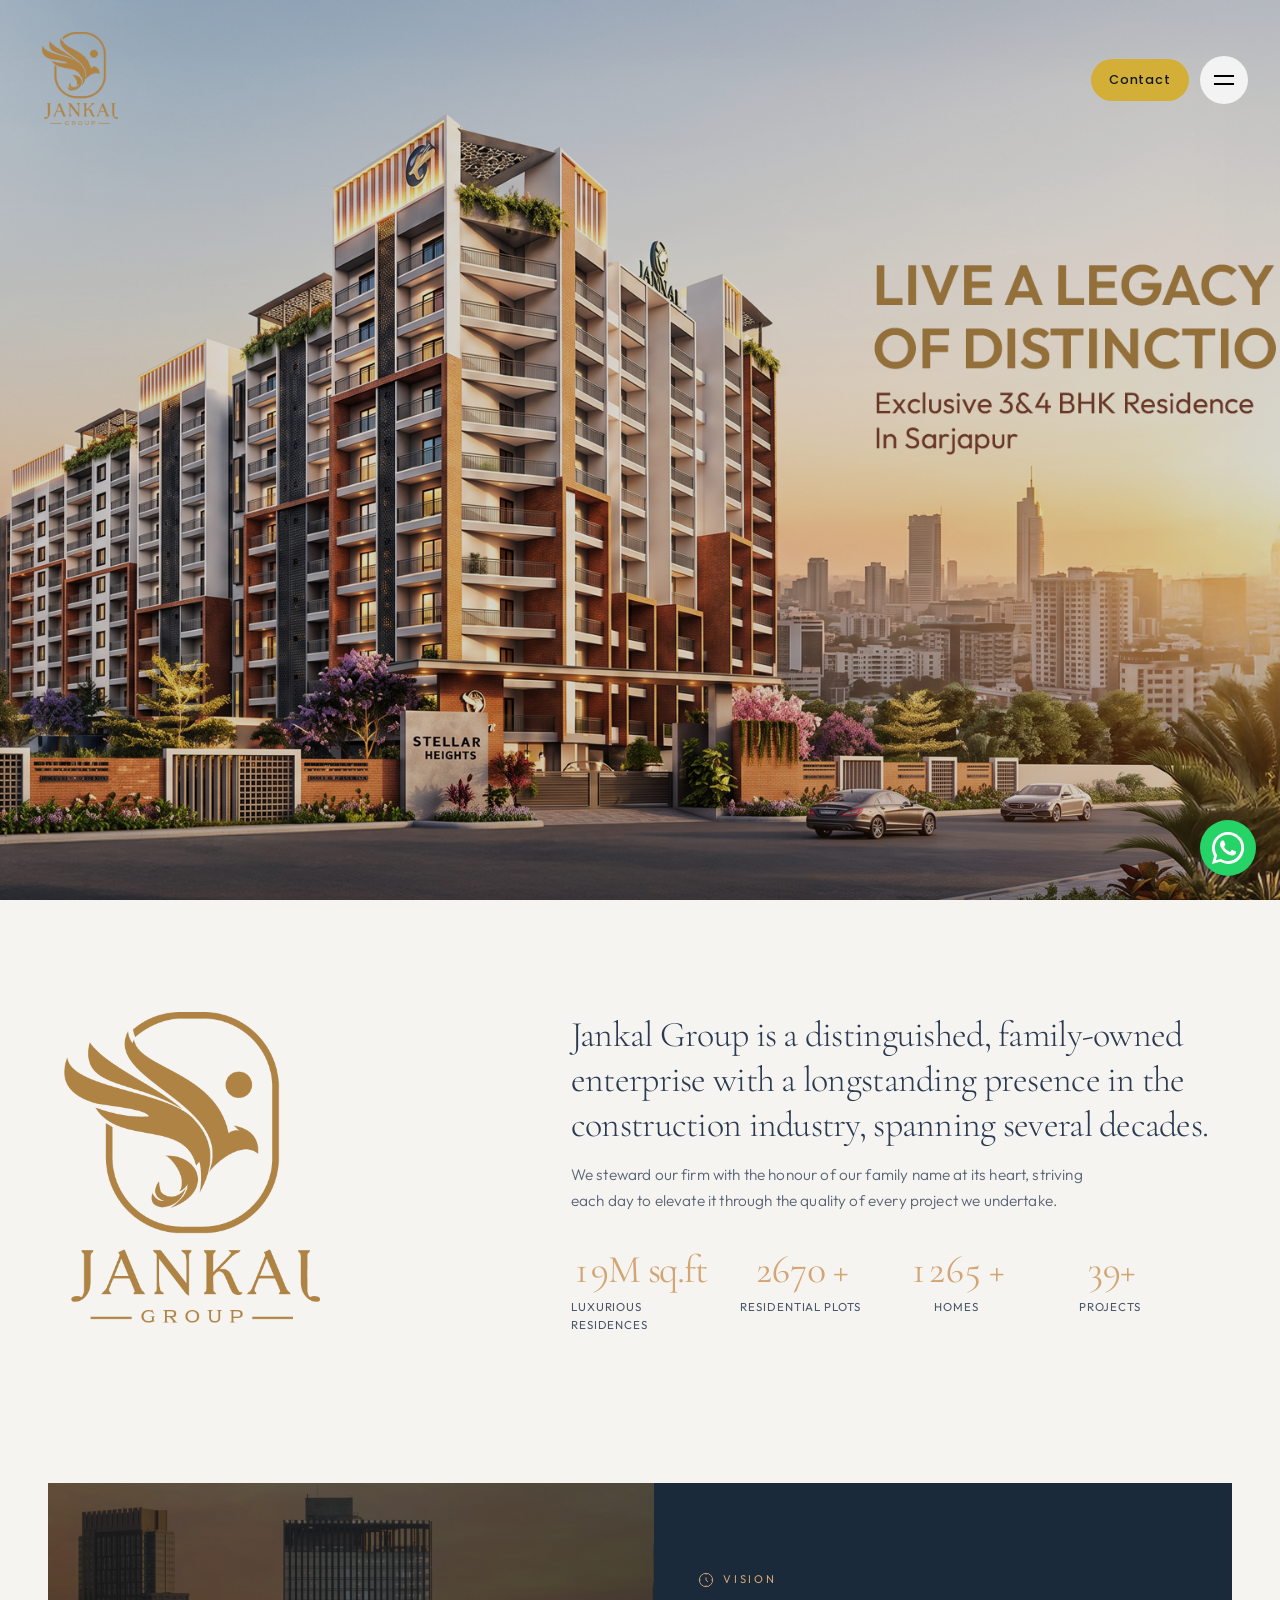
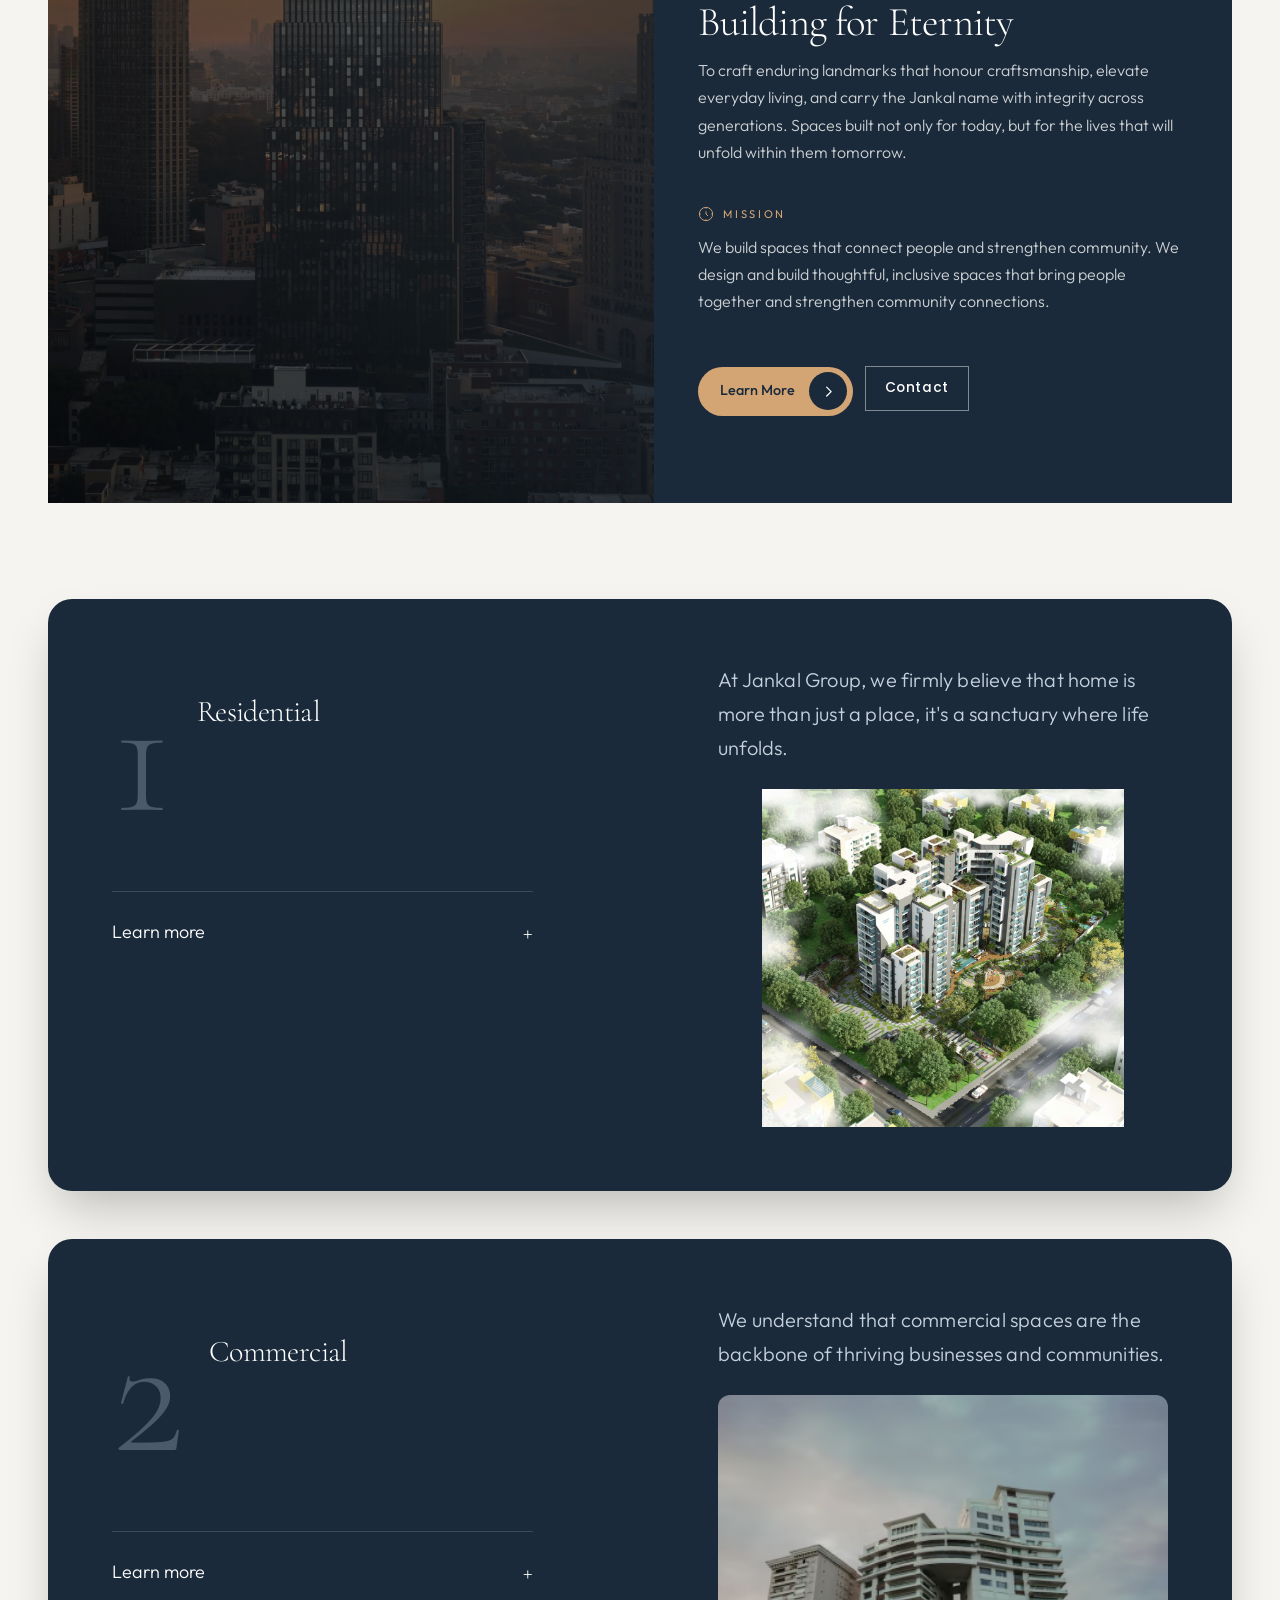
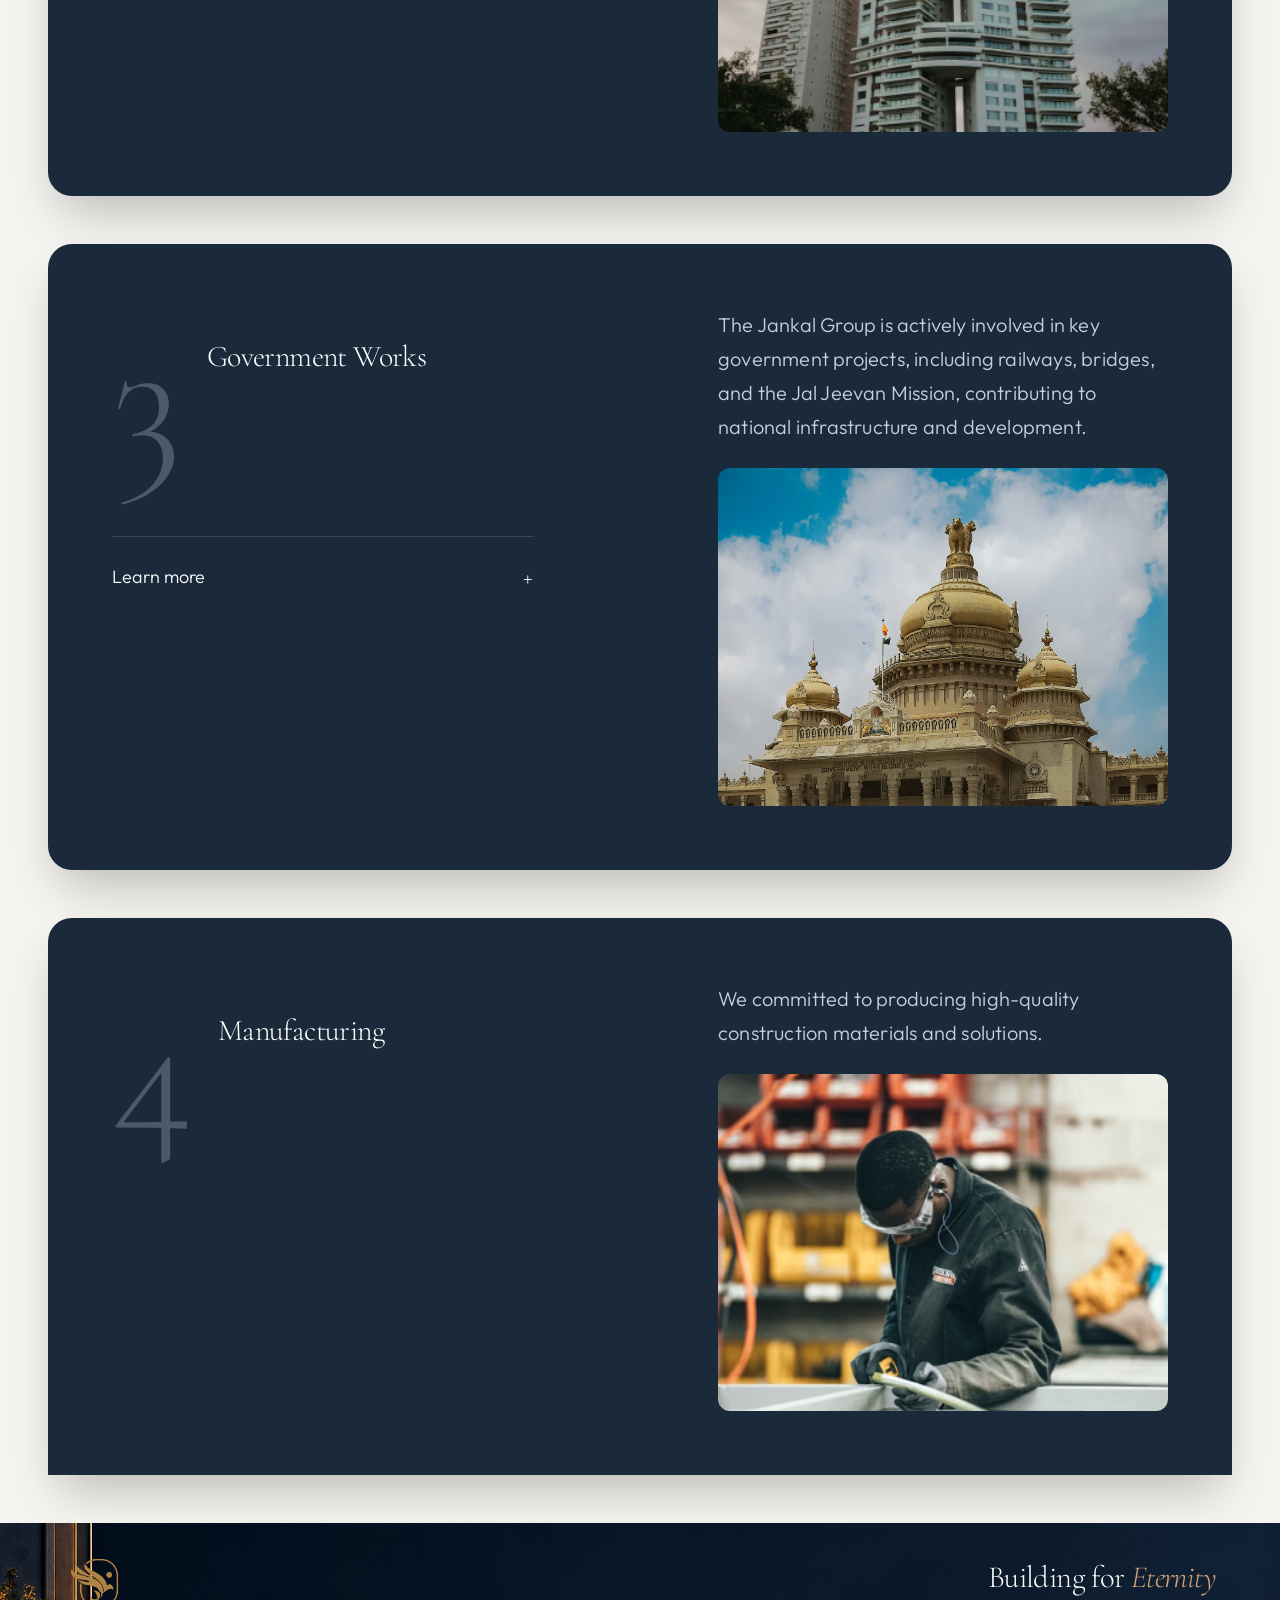
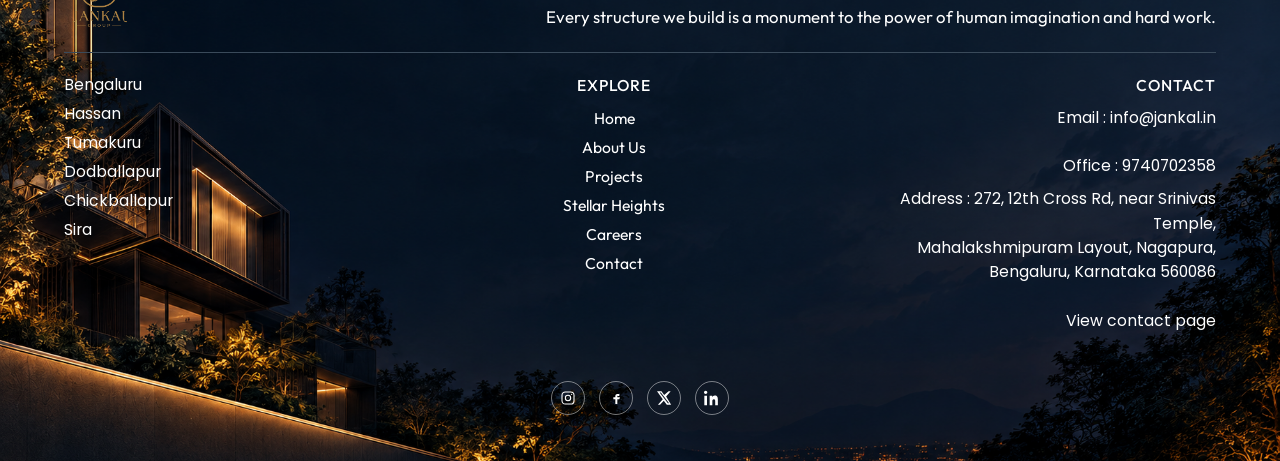
==== index.html @ 7f859b50 "s" ====
<!DOCTYPE html><!--wC0nXJYdxdx1HYzDVlxa8--><html lang="en"><head><meta charSet="utf-8"/><meta http-equiv="Cache-Control" content="no-cache, no-store, must-revalidate" />
<meta http-equiv="Pragma" content="no-cache" />
<meta http-equiv="Expires" content="0" />
<meta name="jankal-static" content="1" />
<meta name="viewport" content="width=device-width, initial-scale=1"/><link rel="preload" href="/_next/static/media/47fe1b7cd6e6ed85-s.p.855a563b.woff2" as="font" crossorigin="" type="font/woff2"/><link rel="preload" href="/_next/static/media/7ebf22b5a21034f8-s.p.d8bad3ab.woff2" as="font" crossorigin="" type="font/woff2"/><link rel="preload" href="/_next/static/media/8e6fa89aa22d24ec-s.p.3aec397d.woff2" as="font" crossorigin="" type="font/woff2"/><link rel="preload" href="/_next/static/media/a218039a3287bcfd-s.p.4a23d71b.woff2" as="font" crossorigin="" type="font/woff2"/><link rel="preload" href="/_next/static/media/c875c6f5d3e977ac-s.p.80fc2c9e.woff2" as="font" crossorigin="" type="font/woff2"/><link rel="preload" href="/_next/static/media/e2334d715941921e-s.p.d82a9aff.woff2" as="font" crossorigin="" type="font/woff2"/><link rel="preload" href="/_next/static/media/e41d5df559864f9e-s.p.380d09ea.woff2" as="font" crossorigin="" type="font/woff2"/><link rel="preload" href="/_next/static/media/f06bf9da926bae75-s.p.c68a79fb.woff2" as="font" crossorigin="" type="font/woff2"/><link rel="preload" as="image" href="/logo.png"/><link rel="preload" as="image" href="/vision-hero.avif"/><link rel="stylesheet" href="/_next/static/chunks/9b329ed0fe56e559.css" data-precedence="next"/><!-- purged next script preload --><!-- purged next script: 2408db8861534cd0.js --><!-- purged next script: e3c838b1b5004803.js --><!-- purged next script: 9ccad128ee45e4f6.js --><!-- purged next script: turbopack-ca7219acf858f759.js --><!-- purged next script: ff1a16fafef87110.js --><!-- purged next script: 247eb132b7f7b574.js --><!-- purged next script: 1c65f9b189d582fb.js --><!-- disabled home chunk fc87854efac71c85.js --><!-- disabled home chunk c6046838bae4ff24.js --><meta name="next-size-adjust" content=""/><title>Jankal Group</title><meta name="description" content="Jankal Group"/><link rel="icon" href="/favicon.ico?favicon.9116a471.ico" sizes="48x48" type="image/x-icon"/><!-- purged next script: a6dad97d9634a72d.js --><link rel="preconnect" href="https://fonts.googleapis.com"/><link rel="preconnect" href="https://fonts.gstatic.com" crossorigin/><link href="https://fonts.googleapis.com/css2?family=Cormorant+Garamond:ital,wght@0,300;0,400;0,500;1,300;1,400&family=Outfit:wght@300;400;500&display=swap" rel="stylesheet"/><style id="home-intro-style">
:root{
  --home-display:"Cormorant Garamond","Instrument Serif",Georgia,serif;
  --home-sans:"Outfit","Instrument Sans",system-ui,sans-serif;
}
.home-intro-section{
  width:100%;
  background:#F5F4F0;
  padding:clamp(4rem,9vw,7rem) clamp(1.5rem,4vw,4rem);
}
.home-intro-shell{
  width:min(72rem,100%);
  margin-inline:auto;
  display:grid;
  gap:clamp(2.5rem,5vw,4rem);
  align-items:center;
}
@media (min-width:900px){
  .home-intro-shell{
    grid-template-columns:minmax(14rem,0.9fr) minmax(0,1.35fr);
    gap:clamp(3rem,6vw,5.5rem);
  }
}
.home-intro-brand{
  display:flex;
  justify-content:center;
  align-items:center;
}
@media (min-width:900px){
  .home-intro-brand{justify-content:flex-start}
}
.home-intro-logo{
  width:min(64%,14.5rem);
  height:auto;
  display:block;
  object-fit:contain;
}
@media (min-width:900px){
  .home-intro-logo{width:min(100%,16rem)}
}
.home-intro-copy{
  width:100%;
  margin:0;
  text-align:center;
}
@media (min-width:900px){
  .home-intro-copy{text-align:left}
}
.home-intro-title{
  margin:0 0 0.95rem;
  font-family:var(--home-display)!important;
  font-weight:300!important;
  font-size:clamp(1.55rem,3vw,2.25rem)!important;
  line-height:1.25!important;
  letter-spacing:-0.02em!important;
  color:#2b3a52!important;
}
.home-intro-sub{
  margin:0 0 clamp(1.6rem,3.5vw,2.25rem);
  max-width:34rem;
  font-family:var(--home-sans)!important;
  font-weight:300!important;
  font-size:clamp(0.92rem,1.2vw,1.05rem)!important;
  line-height:1.7!important;
  letter-spacing:0.01em;
  color:rgba(43,58,82,.78)!important;
}
@media (min-width:900px){
  .home-intro-sub{margin-left:0;margin-right:auto}
  .home-intro-title,.home-intro-sub{text-align:left}
}
</style><style id="site-nav-style">
/* Match main-site React navbar (index/projects/careers) */
.site-nav{
  position:fixed!important;
  top:0!important;left:0!important;right:0!important;
  z-index:10000!important;
  display:flex!important;
  align-items:center;
  justify-content:space-between;
  padding:1.5rem; /* p-6 */
  pointer-events:none;
  visibility:visible!important;
  opacity:1!important;
  background:transparent;
}
@media (min-width:640px){
  .site-nav{padding:2rem} /* sm:p-8 */
}
.site-nav > *{pointer-events:auto}
.site-nav-logo{
  position:relative;
  display:block!important;
  width:5rem;height:5rem; /* h-20 w-20 */
  visibility:visible!important;
  opacity:1!important;
}
@media (min-width:640px){
  .site-nav-logo{width:6rem;height:6rem} /* sm:h-24 sm:w-24 */
}
.site-nav-logo img{
  width:100%;height:100%;object-fit:contain;
  display:block!important;
  visibility:visible!important;
  opacity:1!important;
}
.site-nav-actions{
  display:flex!important;
  align-items:center;
  gap:.7rem;
  pointer-events:auto;
  visibility:visible!important;
  opacity:1!important;
}
.site-nav-contact{
  display:inline-flex!important;
  align-items:center;
  justify-content:center;
  padding:.7rem 1.15rem;
  border:0;
  border-radius:999px;
  background:#D4AF37;
  color:#0f172a;
  font-family:inherit;
  font-size:.8rem;
  font-weight:500;
  letter-spacing:.06em;
  text-decoration:none;
  cursor:pointer;
  transition:transform .2s ease, background .2s ease;
  visibility:visible!important;
  opacity:1!important;
  white-space:nowrap;
}
.site-nav-contact:hover{
  transform:scale(1.05);
  background:#c4a030;
}
@media (max-width:420px){
  .site-nav-contact{padding:.62rem .9rem;font-size:.72rem;letter-spacing:.04em}
}
.site-nav-burger{
  width:3rem;height:3rem; /* h-12 w-12 */
  border:0;border-radius:999px;
  background:rgba(255,255,255,.80);
  backdrop-filter:blur(4px);
  -webkit-backdrop-filter:blur(4px);
  display:flex!important;
  align-items:center;justify-content:center;
  cursor:pointer;
  box-shadow:none;
  transition:transform .2s ease, background .2s ease;
  visibility:visible!important;
  opacity:1!important;
}
.site-nav-burger:hover{
  transform:scale(1.05);
  background:#fff;
}
.site-nav-burger-lines{
  display:flex;
  flex-direction:column;
  gap:.375rem; /* space-y-1.5 */
}
.site-nav-burger-lines span{
  display:block;
  width:1.25rem; /* w-5 */
  height:2px; /* h-0.5 */
  background:#000;
  margin:0;
}
/* Main site has no scrolled cream bar */
.site-nav.is-scrolled{
  background:transparent;
  backdrop-filter:none;
  border-bottom:0;
}
/* Right drawer  -  page links only + enter/exit motion */
.site-menu{
  position:fixed;inset:0;z-index:10001!important;
  display:flex;
  justify-content:flex-end;
  background:rgba(0,0,0,0);
  backdrop-filter:blur(0);
  -webkit-backdrop-filter:blur(0);
  opacity:0;visibility:hidden;pointer-events:none;
  transition:opacity .45s cubic-bezier(.22,1,.36,1),visibility .45s cubic-bezier(.22,1,.36,1),background .45s ease,backdrop-filter .45s ease,-webkit-backdrop-filter .45s ease;
}
.site-menu.open,
.site-menu.is-closing{
  opacity:1;visibility:visible;pointer-events:auto;
  background:rgba(0,0,0,.50);
  backdrop-filter:blur(4px);
  -webkit-backdrop-filter:blur(4px);
}
.site-menu.is-closing{pointer-events:none}
.site-menu-panel{
  position:relative;
  height:100%;
  width:100%;
  max-width:28rem;
  background:#0f172a;
  padding:2rem 2rem 2.25rem;
  box-shadow:0 25px 50px -12px rgba(0,0,0,.35);
  transform:translateX(100%);
  transition:transform .5s cubic-bezier(.22,1,.36,1);
  display:flex;
  flex-direction:column;
  overflow:hidden;
}
.site-menu-panel::before{
  content:"";
  position:absolute;
  inset:0 auto 0 0;
  width:2px;
  background:linear-gradient(180deg, transparent, #D4AF37 30%, #D4AF37 70%, transparent);
  opacity:0;
  transition:opacity .45s ease .12s;
}
@media (min-width:640px){
  .site-menu-panel{width:400px;max-width:400px}
}
.site-menu.open .site-menu-panel{transform:translateX(0)}
.site-menu.is-closing .site-menu-panel{
  transform:translateX(100%);
  transition-delay:.08s;
}
.site-menu.open .site-menu-panel::before{opacity:.55}
.site-menu.is-closing .site-menu-panel::before{opacity:0;transition-delay:0s}
.site-menu-close{
  position:absolute;top:2rem;right:2rem;
  width:2.5rem;height:2.5rem;
  border:0;border-radius:999px;
  background:#fff;color:#000;
  display:grid;place-items:center;
  cursor:pointer;
  transition:transform .35s cubic-bezier(.22,1,.36,1),opacity .35s ease;
  z-index:2;
  opacity:0;
  transform:scale(.85);
}
.site-menu.open .site-menu-close{
  opacity:1;
  transform:scale(1);
  transition-delay:.18s;
}
.site-menu.is-closing .site-menu-close{
  opacity:0;
  transform:scale(.85);
  transition-delay:0s;
}
.site-menu-close:hover{transform:scale(1.1)}
.site-menu.open .site-menu-close:hover{transform:scale(1.1)}
.site-menu-close svg{width:1.5rem;height:1.5rem}
.site-menu-kicker{
  margin:0 0 .35rem;
  margin-top:5rem;
  font-size:.68rem;
  font-weight:500;
  letter-spacing:.28em;
  text-transform:uppercase;
  color:rgba(212,175,55,.85);
  opacity:0;
  transform:translate3d(18px,0,0);
  transition:opacity .4s cubic-bezier(.22,1,.36,1),transform .45s cubic-bezier(.22,1,.36,1);
}
.site-menu.open .site-menu-kicker{
  opacity:1;
  transform:none;
  transition-delay:.14s;
}
.site-menu.is-closing .site-menu-kicker{
  opacity:0;
  transform:translate3d(14px,0,0);
  transition-delay:.02s;
}
.site-menu-links{
  margin-top:1.25rem;
  display:flex;
  flex-direction:column;
  gap:0;
  flex:1;
}
.site-menu-links a{
  position:relative;
  display:flex;
  align-items:baseline;
  gap:1rem;
  padding:.95rem 0;
  border-bottom:1px solid rgba(255,255,255,.08);
  font-family:inherit;
  font-size:1.25rem;
  font-weight:500;
  color:#fff;
  text-decoration:none;
  opacity:0;
  transform:translate3d(28px,0,0);
  transition:color .2s ease, opacity .4s cubic-bezier(.22,1,.36,1), transform .45s cubic-bezier(.22,1,.36,1), padding-left .2s ease;
}
.site-menu.open .site-menu-links a{
  opacity:1;
  transform:none;
}
.site-menu.open .site-menu-links a:nth-child(1){transition-delay:.18s}
.site-menu.open .site-menu-links a:nth-child(2){transition-delay:.24s}
.site-menu.open .site-menu-links a:nth-child(3){transition-delay:.3s}
.site-menu.open .site-menu-links a:nth-child(4){transition-delay:.36s}
.site-menu.open .site-menu-links a:nth-child(5){transition-delay:.42s}
.site-menu.open .site-menu-links a:nth-child(6){transition-delay:.48s}
.site-menu.is-closing .site-menu-links a{
  opacity:0;
  transform:translate3d(22px,0,0);
}
.site-menu.is-closing .site-menu-links a:nth-child(1){transition-delay:.16s}
.site-menu.is-closing .site-menu-links a:nth-child(2){transition-delay:.12s}
.site-menu.is-closing .site-menu-links a:nth-child(3){transition-delay:.08s}
.site-menu.is-closing .site-menu-links a:nth-child(4){transition-delay:.04s}
.site-menu.is-closing .site-menu-links a:nth-child(5){transition-delay:.02s}
.site-menu.is-closing .site-menu-links a:nth-child(6){transition-delay:0s}
.site-menu-links a .site-menu-idx{
  font-size:.72rem;
  font-weight:500;
  letter-spacing:.12em;
  color:rgba(255,255,255,.35);
  min-width:1.5rem;
}
.site-menu-links a:hover,
.site-menu-links a:focus-visible{
  color:#D4AF37;
  padding-left:.35rem;
}
.site-menu-links a:hover .site-menu-idx,
.site-menu-links a:focus-visible .site-menu-idx{color:rgba(212,175,55,.7)}
.site-menu-links a.is-active{color:#fff}
.site-menu-links a.is-active .site-menu-idx{color:rgba(255,255,255,.45)}
.site-menu-links a.site-menu-accent{color:#fff}
.site-menu-foot{
  margin:1.75rem 0 0;
  padding-top:1.25rem;
  border-top:1px solid rgba(255,255,255,.1);
  font-size:.78rem;
  font-weight:400;
  letter-spacing:.04em;
  color:rgba(255,255,255,.45);
  opacity:0;
  transform:translate3d(0,12px,0);
  transition:opacity .4s cubic-bezier(.22,1,.36,1),transform .45s cubic-bezier(.22,1,.36,1);
}
.site-menu.open .site-menu-foot{
  opacity:1;
  transform:none;
  transition-delay:.48s;
}
.site-menu.is-closing .site-menu-foot{
  opacity:0;
  transform:translate3d(0,10px,0);
  transition-delay:0s;
}
@media (prefers-reduced-motion:reduce){
  .site-menu,
  .site-menu-panel,
  .site-menu-panel::before,
  .site-menu-close,
  .site-menu-kicker,
  .site-menu-links a,
  .site-menu-foot{
    transition-duration:.01ms!important;
    transition-delay:0s!important;
  }
}
html.has-site-nav main > nav.fixed,
html.has-site-nav nav.fixed.top-0:not(.site-nav){
  display:none!important;
  visibility:hidden!important;
  pointer-events:none!important;
}
</style>
<style id="home-fade-fallback">
main .opacity-0{
  transition:opacity 1s cubic-bezier(.22,1,.36,1), transform 1s cubic-bezier(.22,1,.36,1);
  transform:translateY(18px);
}
main .opacity-0.animate-fade-up,
main .animate-fade-up{
  opacity:1!important;
  transform:none!important;
}
/* Don't leave intro invisible if React observer never runs */
.home-intro-copy.opacity-0{
  animation:homeForceShow .01s linear .4s forwards;
}
@keyframes homeForceShow{to{opacity:1;transform:none}}
</style><style id="jankal-no-next-force-visible">
/* Without Next IntersectionObserver, don't leave content invisible */
main .opacity-0:not(.animate-fade-up){
  animation:jankalShow .01s linear .35s forwards;
}
@keyframes jankalShow{to{opacity:1;transform:none}}
</style><style id="home-stats-style">
.home-stats{
  width:100%;
  margin:0;
  display:grid;
  grid-template-columns:repeat(2,minmax(0,1fr));
  gap:clamp(1.5rem,3.5vw,2.25rem) clamp(1rem,2.5vw,2rem);
  text-align:center;
}
@media (min-width:900px){
  .home-stats{
    grid-template-columns:repeat(4,minmax(0,1fr));
    text-align:left;
    justify-items:start;
  }
  .home-stat{align-items:flex-start}
}
.home-stat{
  display:flex;
  flex-direction:column;
  align-items:center;
  gap:0.55rem;
}
.home-stat-num{
  font-family:var(--home-display),"Cormorant Garamond",Georgia,serif!important;
  font-weight:400!important;
  font-size:clamp(1.75rem,3.4vw,2.45rem)!important;
  line-height:1!important;
  letter-spacing:-0.03em!important;
  color:#D4A574!important;
  font-variant-numeric:tabular-nums;
  display:inline-block;
}
.home-stat-label{
  font-family:var(--home-sans),"Outfit",system-ui,sans-serif!important;
  font-weight:400!important;
  font-size:clamp(0.68rem,0.9vw,0.78rem)!important;
  letter-spacing:0.08em;
  text-transform:uppercase;
  color:#2b3a52!important;
  opacity:.85;
}
.home-stats.is-counting .home-stat-num{
  animation:homeStatSoft 2.2s ease-out both;
}
.home-stats.is-counting .home-stat:nth-child(1) .home-stat-num{animation-delay:0s}
.home-stats.is-counting .home-stat:nth-child(2) .home-stat-num{animation-delay:.12s}
.home-stats.is-counting .home-stat:nth-child(3) .home-stat-num{animation-delay:.24s}
.home-stats.is-counting .home-stat:nth-child(4) .home-stat-num{animation-delay:.36s}
@keyframes homeStatSoft{
  from{transform:translateY(12px);opacity:.35}
  to{transform:none;opacity:1}
}
@media (prefers-reduced-motion:reduce){
  .home-stats .home-stat-num{animation:none!important}
}
</style><style id="home-vm-style">
.home-vm{
  width:100%;
  background:#F5F4F0;
  padding:clamp(1.5rem,3vw,2.5rem) clamp(1.25rem,3.5vw,3rem) clamp(3rem,6vw,4.5rem);
}
.home-vm-shell{
  width:min(74rem,100%);
  margin-inline:auto;
  display:grid;
  overflow:hidden;
  background:#1a2a3a;
  min-height:min(78vh,640px);
}
@media (min-width:900px){
  .home-vm-shell{
    grid-template-columns:1.05fr 1fr;
    min-height:min(72vh,620px);
  }
}
.home-vm-media{
  position:relative;
  min-height:280px;
  overflow:hidden;
}
.home-vm-media img{
  width:100%;
  height:100%;
  object-fit:cover;
  object-position:center;
  display:block;
  position:absolute;inset:0;
  transform:scale(1.04);
  transition:transform 1.4s cubic-bezier(.22,1,.36,1);
}
.home-vm-shell:hover .home-vm-media img{transform:scale(1.08)}
.home-vm-media::after{
  content:"";
  position:absolute;inset:0;
  background:linear-gradient(90deg, rgba(26,42,58,.15), rgba(26,42,58,.45));
  pointer-events:none;
}
.home-vm-content{
  display:flex;
  flex-direction:column;
  justify-content:center;
  gap:clamp(1.75rem,3.5vw,2.5rem);
  padding:clamp(2rem,4.5vw,3.25rem) clamp(1.5rem,3.5vw,2.75rem);
  color:#fff;
}
.home-vm-block{display:grid;gap:0.7rem}
.home-vm-label{
  display:inline-flex;
  align-items:center;
  gap:0.55rem;
  font-family:var(--home-sans),"Outfit",system-ui,sans-serif;
  font-size:0.7rem;
  font-weight:400;
  letter-spacing:0.24em;
  text-transform:uppercase;
  color:#D4A574;
}
.home-vm-label svg{
  width:16px;height:16px;
  stroke:currentColor;fill:none;stroke-width:1.4;
  flex:0 0 auto;
}
.home-vm-title{
  margin:0;
  font-family:var(--home-display),"Cormorant Garamond",Georgia,serif!important;
  font-weight:300!important;
  font-size:clamp(1.85rem,3.4vw,2.55rem)!important;
  line-height:1.15!important;
  letter-spacing:-0.02em!important;
  color:#fff!important;
}
.home-vm-text{
  margin:0;
  max-width:34rem;
  font-family:var(--home-sans),"Outfit",system-ui,sans-serif!important;
  font-weight:300!important;
  font-size:clamp(0.95rem,1.25vw,1.08rem)!important;
  line-height:1.7!important;
  color:rgba(255,255,255,.78)!important;
}
.home-vm-cta{
  display:inline-flex;
  align-items:center;
  gap:0;
  align-self:flex-start;
  margin-top:0.35rem;
  padding:0.35rem 0.35rem 0.35rem 1.35rem;
  border-radius:999px;
  background:#D4A574;
  color:#1a2a3a;
  text-decoration:none;
  font-family:var(--home-sans),"Outfit",system-ui,sans-serif;
  font-size:0.9rem;
  font-weight:500;
  transition:background .25s ease, transform .25s ease;
}
.home-vm-cta:hover{background:#c49664}
.home-vm-cta-icon{
  margin-left:0.9rem;
  width:2.35rem;height:2.35rem;
  border-radius:999px;
  background:#1a2a3a;
  color:#fff;
  display:grid;place-items:center;
  transition:transform .25s ease;
}
.home-vm-cta:hover .home-vm-cta-icon{transform:translateX(3px)}
.home-vm-actions{display:flex;flex-wrap:wrap;align-items:center;gap:.75rem;margin-top:.35rem}
.home-contact-cta{
  display:inline-flex;align-items:center;gap:.35rem;
  padding:.7rem 1.2rem;border:1px solid rgba(255,255,255,.45);
  color:#fff;text-decoration:none;font-size:.85rem;font-weight:500;letter-spacing:.04em;
  transition:background .2s ease,border-color .2s ease,color .2s ease;
}
.home-contact-cta:hover{background:rgba(255,255,255,.1);border-color:#fff}

.home-vm-cta-icon svg{width:0.95rem;height:0.95rem}
.home-vm.animate-fade-up,
.home-vm-shell.animate-fade-up{opacity:1;transform:none}
</style><style id="home-sectors-style">
.home-sectors{
  --home-display:"Cormorant Garamond","Instrument Serif",Georgia,serif;
  --home-sans:"Outfit","Instrument Sans",system-ui,sans-serif;
  /* Keep sticky navy sector cards inside this block so they don't sit on the footer */
  overflow:clip;
  padding-bottom:1.5rem;
}
.home-sectors h2{
  font-family:var(--home-display)!important;
  font-weight:300!important;
  letter-spacing:-0.02em!important;
  line-height:1.15!important;
}
.home-sectors .text-8xl,
.home-sectors .sm\:text-9xl,
.home-sectors [class*="text-[180px]"],
.home-sectors span.text-8xl{
  font-family:var(--home-display)!important;
  font-weight:300!important;
  letter-spacing:-0.04em!important;
}
.home-sectors p,
.home-sectors button span{
  font-family:var(--home-sans)!important;
  font-weight:300!important;
}
.home-sectors button span.text-2xl{
  font-family:var(--home-display)!important;
  font-weight:300!important;
}
.home-sectors p{
  letter-spacing:0.01em;
  line-height:1.7!important;
}
</style><style id="syndicate-shared-style">
section.syndicate{
  overflow:hidden!important;
  border:0!important;
  padding:clamp(2.75rem,5vw,4rem) 0!important;
  background:#F5F4F0!important;
  display:block!important;
  visibility:visible!important;
  opacity:1!important;
  position:relative!important;
  z-index:2!important;
}
section.syndicate .syndicate-label{
  display:flex!important;
  align-items:center!important;
  justify-content:center!important;
  gap:.75rem!important;
  margin:0 0 clamp(1.75rem,3vw,2.5rem)!important;
  padding:0!important;
  opacity:1!important;
  color:#D4A574!important;
}
section.syndicate .syndicate-label svg{
  width:18px!important;
  height:18px!important;
  stroke:currentColor!important;
  fill:none!important;
  stroke-width:1.2!important;
  flex:0 0 auto;
}
section.syndicate .syndicate-label-text{
  font-family:"Outfit",system-ui,sans-serif!important;
  font-size:.72rem!important;
  font-weight:400!important;
  letter-spacing:.28em!important;
  text-transform:uppercase!important;
  color:#D4A574!important;
}
section.syndicate .syndicate-track{
  display:flex!important;
  width:max-content!important;
  padding:0!important;
  animation:syndicateMarquee 42s linear infinite!important;
}
section.syndicate .syndicate-track:hover{animation-play-state:paused}
section.syndicate .syndicate-group{
  display:flex!important;
  align-items:center!important;
  gap:clamp(2.5rem,6vw,4.5rem)!important;
  padding-right:clamp(2.5rem,6vw,4.5rem)!important;
}
section.syndicate .syndicate-item{
  display:flex!important;
  flex-direction:column!important;
  align-items:center!important;
  text-align:center!important;
  min-width:7.5rem!important;
  color:#2b3a52!important;
}
section.syndicate .syndicate-name{
  font-family:"Cormorant Garamond",Georgia,serif!important;
  font-size:clamp(1.45rem,2.4vw,2rem)!important;
  font-weight:400!important;
  letter-spacing:.08em!important;
  line-height:1.1!important;
  color:#2b3a52!important;
}
section.syndicate .syndicate-sub{
  margin-top:.35rem!important;
  font-family:"Outfit",system-ui,sans-serif!important;
  font-size:.68rem!important;
  font-weight:400!important;
  letter-spacing:.22em!important;
  text-transform:uppercase!important;
  color:#2b3a52!important;
  opacity:.72!important;
}
@keyframes syndicateMarquee{
  from{transform:translateX(0)}
  to{transform:translateX(-50%)}
}
@media (prefers-reduced-motion:reduce){
  section.syndicate .syndicate-track{
    animation:none!important;
    flex-wrap:wrap!important;
    width:100%!important;
    justify-content:center!important;
  }
  section.syndicate .syndicate-group{padding-right:0!important;flex-wrap:wrap!important;justify-content:center!important}
  section.syndicate .syndicate-group[aria-hidden="true"]{display:none!important}
}
</style><style id="site-footer-normalize">
/* Compact normal-size footer */
footer.w-full{
  font-size:0.9rem;
}
footer.w-full{
  background-color:transparent!important;
  background-image:url("/images/footer-background.png")!important;
  background-position:center!important;
  background-size:cover!important;
  background-repeat:no-repeat!important;
}
footer.w-full > div{
  padding-top:2rem!important;
  padding-bottom:1.75rem!important;
  padding-left:1.5rem!important;
  padding-right:1.5rem!important;
}
@media (min-width:640px){
  footer.w-full > div{
    padding-left:2rem!important;
    padding-right:2rem!important;
  }
}
@media (min-width:1024px){
  footer.w-full > div{
    padding-top:2.25rem!important;
    padding-bottom:2rem!important;
    padding-left:2.5rem!important;
    padding-right:2.5rem!important;
  }
}
footer.w-full .max-w-7xl > .grid.grid-cols-1.gap-12{
  gap:1.25rem!important;
}
@media (min-width:1024px){
  footer.w-full .max-w-7xl > .grid.lg\:grid-cols-2{
    gap:2rem!important;
  }
}
footer.w-full .footer-logo-link,
footer.w-full a.footer-logo-link{
  width:3.85rem!important;
  height:3.85rem!important;
  max-width:3.85rem!important;
  max-height:3.85rem!important;
}
@media (min-width:640px){
  footer.w-full .footer-logo-link,
  footer.w-full a.footer-logo-link{
    width:4.35rem!important;
    height:4.35rem!important;
    max-width:4.35rem!important;
    max-height:4.35rem!important;
  }
}
footer.w-full .footer-logo-link img{object-fit:contain!important}
footer.w-full h2{
  font-family:"Cormorant Garamond",Georgia,serif!important;
  font-weight:300!important;
  font-size:clamp(1.3rem,2vw,1.65rem)!important;
  line-height:1.25!important;
  letter-spacing:-0.02em!important;
  margin-bottom:0.4rem!important;
}
footer.w-full h2 + p{
  font-family:"Outfit",system-ui,sans-serif!important;
  font-size:0.9rem!important;
  line-height:1.5!important;
  max-width:26rem;
  margin:0!important;
}
footer.w-full .mt-16{
  margin-top:1.35rem!important;
  padding-top:1.25rem!important;
}
@media (min-width:1024px){
  footer.w-full .lg\:mt-20{margin-top:1.5rem!important}
}
footer.w-full .pt-12{padding-top:1.25rem!important}
footer.w-full .gap-8{gap:1.1rem!important}
footer.w-full .gap-12{gap:1.1rem!important}
@media (min-width:1024px){
  footer.w-full .lg\:gap-12{gap:1.5rem!important}
  footer.w-full .lg\:gap-16{gap:1.75rem!important}
}
footer.w-full h3{
  font-family:"Outfit",system-ui,sans-serif!important;
  font-size:0.8125rem!important;
  font-weight:500!important;
  letter-spacing:0.06em;
  margin-bottom:0.55rem!important;
  text-transform:uppercase;
}
footer.w-full a.text-sm,
footer.w-full p.text-sm,
footer.w-full .footer-nav-col a,
footer.w-full .text-sm{
  font-size:0.85rem!important;
  line-height:1.45!important;
}
footer.w-full .flex.flex-col.gap-2{gap:0.3rem!important}
footer.w-full .mt-4.block{margin-top:0.55rem!important}
.footer-social{
  display:flex;
  align-items:center;
  justify-content:center;
  gap:0.55rem;
  margin-bottom:0.55rem;
}
.footer-social-link{
  width:1.75rem;
  height:1.75rem;
  border-radius:999px;
  border:1px solid rgba(138,154,170,.4);
  color:#8a9aaa;
  display:grid;
  place-items:center;
  transition:color .2s ease, border-color .2s ease, background .2s ease;
}
.footer-social-link svg{width:0.8rem;height:0.8rem;display:block}
.footer-social-link:hover{
  color:#fff;
  border-color:rgba(255,255,255,.5);
  background:rgba(255,255,255,.06);
}
footer.w-full .footer-credit p{
  font-size:0.8rem!important;
  letter-spacing:0.03em;
}
</style><style id="footer-nav-style">
footer.w-full .footer-nav-col{
  display:flex!important;
  flex-direction:column!important;
  align-items:center!important;
  text-align:center!important;
  justify-self:center!important;
}
footer.w-full .footer-nav-col h3{
  font-family:"Outfit",system-ui,sans-serif!important;
  text-align:center!important;
  width:100%;
}
footer.w-full .footer-nav-col > div{
  align-items:center!important;
  text-align:center!important;
}
footer.w-full .footer-nav-col a{
  font-family:"Outfit",system-ui,sans-serif!important;
  text-align:center!important;
}
</style><style id="footer-credit-style">
footer.w-full .footer-credit{
  display:flex!important;
  align-items:center!important;
  justify-content:center!important;
  text-align:center!important;
  width:100%;
}
footer.w-full .footer-credit p{
  font-family:"Outfit",system-ui,sans-serif!important;
  font-size:0.8rem!important;
  letter-spacing:0.04em;
  color:#8a9aaa!important;
  margin:0;
}
@media (min-width:1024px){
  footer.w-full .footer-credit{
    grid-column:1 / -1;
    margin-top:0.5rem;
    padding-top:0.25rem;
  }
}
</style><style id="footer-social-style">
.footer-social{
  display:flex;
  align-items:center;
  justify-content:center;
  gap:0.85rem;
  margin-bottom:0.85rem;
}
.footer-social-link{
  width:2.15rem;
  height:2.15rem;
  border-radius:999px;
  border:1px solid rgba(138,154,170,.45);
  color:#8a9aaa;
  display:grid;
  place-items:center;
  transition:color .25s ease, border-color .25s ease, background .25s ease, transform .25s ease;
}
.footer-social-link svg{
  width:1rem;
  height:1rem;
  display:block;
}
.footer-social-link:hover{
  color:#fff;
  border-color:rgba(255,255,255,.55);
  background:rgba(255,255,255,.06);
  transform:translateY(-1px);
}
</style><style id="footer-align-style">
/* Top: logo left, tagline right */
footer.w-full .footer-tagline-col{
  text-align:right!important;
  align-items:flex-end!important;
  margin-left:auto!important;
}
footer.w-full .footer-tagline-col h2,
footer.w-full .footer-tagline-col p{
  text-align:right!important;
  margin-left:auto!important;
}

/* Bottom row: locations + explore left, contact far right */
footer.w-full .footer-bottom-grid{
  display:grid!important;
  grid-template-columns:1fr!important;
  gap:1.25rem!important;
  margin-top:1.35rem!important;
  padding-top:1.25rem!important;
  border-top:1px solid #3a4a5a;
}
@media (min-width:640px){
  footer.w-full .footer-bottom-grid{
    grid-template-columns:1fr 1fr!important;
  }
}
@media (min-width:1024px){
  footer.w-full .footer-bottom-grid{
    grid-template-columns:1fr 1fr 1.2fr!important;
    align-items:start!important;
  }
  footer.w-full .footer-contact-col{
    justify-self:end!important;
    text-align:right!important;
    max-width:22rem;
  }
}
footer.w-full .footer-contact-col{
  display:flex!important;
  flex-direction:column!important;
  align-items:flex-start;
}
@media (min-width:1024px){
  footer.w-full .footer-contact-col{
    align-items:flex-end!important;
  }
  footer.w-full .footer-contact-col h3,
  footer.w-full .footer-contact-col a{
    text-align:right!important;
  }
}
footer.w-full .footer-credit{
  grid-column:1 / -1!important;
  width:100%!important;
  margin-top:0.75rem!important;
  text-align:center!important;
  display:flex!important;
  flex-direction:column!important;
  align-items:center!important;
  justify-content:center!important;
}
@media (max-width:1023px){
  footer.w-full .footer-tagline-col{
    text-align:center!important;
    align-items:center!important;
    margin-left:0!important;
    width:100%!important;
  }
  footer.w-full .footer-tagline-col h2,
  footer.w-full .footer-tagline-col p{
    text-align:center!important;
    margin-left:auto!important;
    margin-right:auto!important;
    width:100%!important;
  }
  footer.w-full .footer-contact-col{
    justify-self:start!important;
    align-items:flex-start!important;
    text-align:left!important;
  }
  footer.w-full .footer-contact-col h3,
  footer.w-full .footer-contact-col a{text-align:left!important}
}
</style>
<style id="footer-text-contrast">
footer.w-full,
footer.w-full *{
  color:#fff!important;
}
footer.w-full h2 span,
footer.w-full .italic{
  color:#D4A574!important;
}
footer.w-full{
  font-size:1rem!important;
}
footer.w-full h2{
  font-size:clamp(1.55rem,2.4vw,2rem)!important;
  color:#fff!important;
}
footer.w-full h2 + p,
footer.w-full .footer-tagline-col p{
  font-size:1.05rem!important;
  line-height:1.55!important;
  color:#fff!important;
}
footer.w-full h3{
  font-size:0.95rem!important;
  color:#fff!important;
}
footer.w-full a,
footer.w-full a.text-sm,
footer.w-full p.text-sm,
footer.w-full .footer-nav-col a,
footer.w-full .footer-contact-col a,
footer.w-full .text-sm{
  font-size:0.98rem!important;
  line-height:1.55!important;
  color:#fff!important;
}
footer.w-full a:hover{
  color:#D4AF37!important;
}
footer.w-full .footer-credit p{
  font-size:0.9rem!important;
  color:#fff!important;
}
footer.w-full .footer-social-link{
  color:#fff!important;
  border-color:rgba(255,255,255,.45)!important;
}
footer.w-full .footer-social-link:hover{
  color:#D4AF37!important;
  border-color:rgba(212,175,55,.7)!important;
}
</style>

<style id="footer-full-width">
footer.w-full .max-w-7xl{
  max-width:none!important;
  width:100%!important;
}
footer.w-full > div{
  padding-left:clamp(1.25rem,4vw,3.5rem)!important;
  padding-right:clamp(1.25rem,4vw,3.5rem)!important;
}
@media (min-width:1024px){
  footer.w-full > div{
    padding-left:clamp(2rem,5vw,4.5rem)!important;
    padding-right:clamp(2rem,5vw,4.5rem)!important;
  }
  footer.w-full .max-w-7xl > .grid.lg\:grid-cols-2{
    grid-template-columns:auto 1fr!important;
    gap:3rem!important;
  }
  footer.w-full .footer-bottom-grid{
    grid-template-columns:1.4fr 1fr 1.6fr!important;
    gap:2rem 3.5rem!important;
    justify-content:space-between!important;
  }
  footer.w-full .footer-tagline-col p,
  footer.w-full h2 + p{
    max-width:42rem!important;
  }
}
</style>
<style id="footer-mobile-opt">
/* Mobile footer: stacked, centered, readable */
@media (max-width:767px){
  footer.w-full > div{
    padding-top:1.5rem!important;
    padding-bottom:1.35rem!important;
    padding-left:1.25rem!important;
    padding-right:1.25rem!important;
  }
  footer.w-full .max-w-7xl > .grid.grid-cols-1,
  footer.w-full .max-w-7xl > .grid{
    grid-template-columns:1fr!important;
    gap:0.9rem!important;
    justify-items:center!important;
  }
  footer.w-full .max-w-7xl > .grid > div{width:100%!important}
  footer.w-full .flex.items-start{justify-content:center!important}
  footer.w-full .footer-logo-link,
  footer.w-full a.footer-logo-link{
    width:3.25rem!important;
    height:3.25rem!important;
    margin-inline:auto;
  }
  footer.w-full .footer-tagline-col{
    align-items:center!important;
    text-align:center!important;
    margin-left:0!important;
    width:100%!important;
  }
  footer.w-full .footer-tagline-col h2,
  footer.w-full h2{
    font-size:1.45rem!important;
    line-height:1.25!important;
    margin-bottom:0.35rem!important;
    text-align:center!important;
    margin-left:auto!important;
    margin-right:auto!important;
    width:100%!important;
  }
  footer.w-full h2 + p,
  footer.w-full .footer-tagline-col p{
    font-size:0.9rem!important;
    line-height:1.5!important;
    max-width:32ch!important;
    margin-inline:auto!important;
    text-align:center!important;
  }
  footer.w-full .mt-16,
  footer.w-full .footer-bottom-grid{
    margin-top:1.1rem!important;
    padding-top:1.1rem!important;
  }
  footer.w-full .footer-bottom-grid{
    grid-template-columns:1fr!important;
    gap:1.35rem!important;
    justify-items:center!important;
  }
  footer.w-full .footer-bottom-grid > div{
    width:100%!important;
    max-width:22rem!important;
  }
  footer.w-full .footer-bottom-grid > div:first-child{
    grid-column:auto!important;
    max-width:100%!important;
  }
  footer.w-full .footer-bottom-grid > div:first-child .flex.flex-col{
    flex-direction:row!important;
    flex-wrap:wrap!important;
    justify-content:center!important;
    gap:0.35rem 0.9rem!important;
  }
  footer.w-full .footer-bottom-grid > div:first-child a{
    font-size:0.86rem!important;
    line-height:1.4!important;
  }
  footer.w-full .footer-nav-col,
  footer.w-full .footer-contact-col{
    display:flex!important;
    flex-direction:column!important;
    align-items:center!important;
    text-align:center!important;
    justify-self:center!important;
    max-width:22rem!important;
  }
  footer.w-full .footer-nav-col > div{
    align-items:center!important;
    text-align:center!important;
  }
  footer.w-full .footer-nav-col h3,
  footer.w-full .footer-contact-col h3,
  footer.w-full .footer-nav-col a,
  footer.w-full .footer-contact-col a{
    text-align:center!important;
  }
  footer.w-full h3{
    font-size:0.8rem!important;
    letter-spacing:0.1em!important;
    margin-bottom:0.55rem!important;
  }
  footer.w-full a,
  footer.w-full a.text-sm,
  footer.w-full .text-sm,
  footer.w-full .footer-nav-col a,
  footer.w-full .footer-contact-col a{
    font-size:0.9rem!important;
    line-height:1.55!important;
  }
  footer.w-full .footer-contact-col a{
    overflow-wrap:anywhere;
    word-break:break-word;
    display:block;
  }
  footer.w-full .footer-credit{
    margin-top:0.25rem!important;
    max-width:100%!important;
  }
  footer.w-full .footer-credit p{font-size:0.8rem!important}
  footer.w-full .footer-social{
    margin-bottom:0.45rem!important;
    justify-content:center!important;
  }
  footer.w-full .footer-social-link{
    width:1.75rem!important;
    height:1.75rem!important;
  }
  footer.w-full .gap-12{gap:0.9rem!important}
  footer.w-full .pt-12{padding-top:1.1rem!important}
}
@media (min-width:768px) and (max-width:1023px){
  footer.w-full .footer-bottom-grid{
    grid-template-columns:1fr 1fr!important;
    gap:1.5rem!important;
  }
  footer.w-full .footer-bottom-grid > div:first-child{
    grid-column:1 / -1!important;
  }
  footer.w-full .footer-bottom-grid > div:first-child .flex.flex-col{
    flex-direction:row!important;
    flex-wrap:wrap!important;
    justify-content:center!important;
    gap:0.35rem 1rem!important;
  }
  footer.w-full .footer-nav-col{
    align-items:flex-start!important;
    text-align:left!important;
  }
  footer.w-full .footer-contact-col{
    align-items:flex-start!important;
    text-align:left!important;
  }
  footer.w-full h2{font-size:1.65rem!important}
}
</style>
<style id="home-hero-mobile">
.home-hero{position:relative;width:100%;overflow:hidden;background:#cfe0f0}
.home-hero__desktop{position:absolute;inset:0;width:100%;height:100%;object-fit:cover;display:none}
.home-hero__shade{position:absolute;inset:0;background:rgba(0,0,0,.15);pointer-events:none;z-index:1;display:none}
.home-hero__mobile{position:relative;width:100%;z-index:0}
.home-hero__frame{position:relative;width:100%;aspect-ratio:819 / 1024}
.home-hero__slide{position:absolute;inset:0;opacity:0;transition:opacity .9s ease;pointer-events:none}
.home-hero__slide.is-active{opacity:1;pointer-events:auto}
.home-hero__slide img{width:100%;height:100%;object-fit:contain;object-position:center top;display:block}
.home-hero__dots{position:absolute;left:50%;bottom:1rem;transform:translateX(-50%);z-index:2;display:flex;gap:.45rem;align-items:center}
.home-hero__dot{width:.45rem;height:.45rem;border-radius:999px;border:0;padding:0;background:rgba(15,23,42,.35);cursor:pointer;transition:background .25s ease, transform .25s ease}
.home-hero__dot.is-active{background:#0f172a;transform:scale(1.2)}
@media (max-width:767px){
  .home-hero{height:auto}
}
@media (min-width:768px){
  .home-hero{height:100svh;background:#0f1a30}
  .home-hero__desktop,.home-hero__shade{display:block}
  .home-hero__mobile{display:none}
}
</style>
</head><body class="instrument_sans_1ebed184-module__bblteq__variable instrument_serif_72bbfbb4-module__cRt5FG__variable poppins_85bd1f39-module___lhE-a__variable antialiased"><div hidden=""><!--$--><!--/$--></div><main class="relative min-h-screen w-full"><nav class="fixed top-0 left-0 right-0 z-50 flex items-center justify-between p-6 sm:p-8"><a class="relative block h-20 w-20 sm:h-24 sm:w-24" href="/"><img alt="Jankal Group Logo" decoding="async" data-nimg="fill" class="object-contain" style="position:absolute;height:100%;width:100%;left:0;top:0;right:0;bottom:0;color:transparent" src="/logo.png"/></a><button class="flex h-12 w-12 items-center justify-center rounded-full bg-white/80 backdrop-blur-sm transition-transform hover:scale-105 hover:bg-white" aria-label="Open menu"><div class="flex flex-col space-y-1.5"><span class="block h-0.5 w-5 bg-black"></span><span class="block h-0.5 w-5 bg-black"></span></div></button></nav><section class="home-hero" aria-label="Home banner">
  <img class="home-hero__desktop" src="/assets/home-hero-banner.png" alt="Stellar Heights by Jankal Group. Live a legacy of distinction. Exclusive 3 and 4 BHK residences in Sarjapur." width="1920" height="1080" decoding="async" fetchpriority="high" />
  <div class="home-hero__shade" aria-hidden="true"></div>
  <div class="home-hero__mobile" data-home-hero-mobile>
    <div class="home-hero__frame">
      <div class="home-hero__slide is-active">
        <img src="/assets/home-hero-mobile-1.jpg" alt="Stellar Heights. More room for everything that matters. Exclusive 3 BHK apartments." width="819" height="1024" decoding="async" fetchpriority="high" />
      </div>
      <div class="home-hero__slide">
        <img src="/assets/home-hero-mobile-2.jpg" alt="Stellar Heights. More room for everything that matters. Spacious layouts from 1655 to 1990 sqft." width="819" height="1024" decoding="async" />
      </div>
    </div>
    <div class="home-hero__dots" role="tablist" aria-label="Banner slides">
      <button type="button" class="home-hero__dot is-active" aria-label="Show banner 1" data-home-hero-dot="0"></button>
      <button type="button" class="home-hero__dot" aria-label="Show banner 2" data-home-hero-dot="1"></button>
    </div>
  </div>
</section><section class="home-intro-section" aria-label="About Jankal Group">
  <div class="home-intro-shell animate-fade-up">
    <div class="home-intro-brand">
      <img class="home-intro-logo" src="/logo.png" alt="Jankal Group Logo" />
    </div>
    <div class="home-intro-copy">
      <h2 class="home-intro-title">Jankal Group is a distinguished, family-owned enterprise with a longstanding presence in the construction industry, spanning several decades.</h2>
      <p class="home-intro-sub">We steward our firm with the honour of our family name at its heart, striving each day to elevate it through the quality of every project we undertake.</p>
      <div class="home-stats" data-home-stats>
  <div class="home-stat">
    <span class="home-stat-num" data-home-stat>0</span>
    <span class="home-stat-label">Luxurious Residences</span>
  </div>
  <div class="home-stat">
    <span class="home-stat-num" data-home-stat>0</span>
    <span class="home-stat-label">Residential Plots</span>
  </div>
  <div class="home-stat">
    <span class="home-stat-num" data-home-stat>0</span>
    <span class="home-stat-label">Homes</span>
  </div>
  <div class="home-stat">
    <span class="home-stat-num" data-home-stat>0</span>
    <span class="home-stat-label">Projects</span>
  </div>
      </div>
    </div>
  </div>
</section><section class="home-vm" id="home-vision-mission" aria-label="Vision and Mission">
  <div class="home-vm-shell animate-fade-up">
    <div class="home-vm-media">
      <img src="/vision-hero.avif" alt="City skyline at sunset" decoding="async" />
    </div>
    <div class="home-vm-content">
      <div class="home-vm-block">
        <div class="home-vm-label"><svg viewBox="0 0 24 24" aria-hidden="true"><circle cx="12" cy="12" r="10"></circle><line x1="12" y1="8" x2="12" y2="12"></line><line x1="12" y1="12" x2="15" y2="15"></line><line x1="12" y1="2" x2="12" y2="4"></line><line x1="12" y1="20" x2="12" y2="22"></line><line x1="2" y1="12" x2="4" y2="12"></line><line x1="20" y1="12" x2="22" y2="12"></line></svg><span>Vision</span></div>
        <h2 class="home-vm-title">Building for Eternity</h2>
        <p class="home-vm-text">To craft enduring landmarks that honour craftsmanship, elevate everyday living, and carry the Jankal name with integrity across generations. Spaces built not only for today, but for the lives that will unfold within them tomorrow.</p>
      </div>
      <div class="home-vm-block">
        <div class="home-vm-label"><svg viewBox="0 0 24 24" aria-hidden="true"><circle cx="12" cy="12" r="10"></circle><line x1="12" y1="8" x2="12" y2="12"></line><line x1="12" y1="12" x2="15" y2="15"></line><line x1="12" y1="2" x2="12" y2="4"></line><line x1="12" y1="20" x2="12" y2="22"></line><line x1="2" y1="12" x2="4" y2="12"></line><line x1="20" y1="12" x2="22" y2="12"></line></svg><span>Mission</span></div>
        <p class="home-vm-text">We build spaces that connect people and strengthen community. We design and build thoughtful, inclusive spaces that bring people together and strengthen community connections.</p>
      </div>
<div class="home-vm-actions">      <a class="home-vm-cta" href="/about/">
        Learn More
        <span class="home-vm-cta-icon" aria-hidden="true">
          <svg viewBox="0 0 24 24" fill="none" stroke="currentColor" stroke-width="2"><path stroke-linecap="round" stroke-linejoin="round" d="M9 5l7 7-7 7"/></svg>
        </span>
      </a>
      <a class="home-contact-cta" href="/contact.html">Contact</a>
      </div>
    </div>
  </div>
</section><div class="home-sectors relative bg-[#F5F4F0]"><section class="sticky top-0 z-10 w-full bg-transparent px-6 py-4 sm:px-12 lg:px-12 lg:py-6"><div class="relative mx-auto w-full overflow-hidden rounded-2xl bg-[#1a2a3a] lg:rounded-3xl shadow-2xl"><div class="px-8 py-12 opacity-0 sm:px-12 lg:px-16 lg:py-16"><div class="grid grid-cols-1 gap-8 lg:grid-cols-12 lg:gap-8"><div class="lg:col-span-5"><div class="flex items-start gap-6 lg:gap-8"><span class="text-8xl font-light text-[#4a5a6a] sm:text-9xl lg:text-[180px] lg:leading-none">1</span><div class="flex flex-col"><h2 class="mt-4 text-xl font-normal text-white sm:text-2xl lg:mt-8 lg:text-3xl">Residential</h2></div></div><div class="mt-8 border-t border-[#3a4a5a] pt-6 lg:mt-12"><button class="flex w-full items-center justify-between text-left transition-all duration-300"><span class="text-base font-normal text-white sm:text-lg">Learn more</span><span class="text-2xl font-light text-white transition-transform duration-300 ">+</span></button><div class="overflow-hidden transition-all duration-500 ease-in-out max-h-0 opacity-0"><p class="text-base leading-relaxed text-[#a0b0c0] sm:text-lg lg:leading-relaxed">Our residential projects are meticulously designed to seamlessly integrate comfort, community, and creativity, forging vibrant neighbourhoods that instil a profound sense of belonging. Together, we are not simply constructing houses; we are fashioning a lifestyle that exalts the beauty of living well.</p></div></div></div><div class="flex flex-col lg:col-span-7"><div class="flex flex-col items-end"><div class="w-full max-w-[450px]"><p class="mb-6 text-lg font-normal leading-relaxed text-[#c5d0dc] sm:text-xl lg:mb-6 lg:text-xl lg:leading-relaxed">At Jankal Group, we firmly believe that home is more than just a place, it&#x27;s a sanctuary where life unfolds.</p></div><div class="relative aspect-4/3 w-full max-w-[450px] overflow-hidden rounded-xl"><img alt="Residential project aerial view" loading="lazy" decoding="async" data-nimg="fill" class="object-contain" style="position:absolute;height:100%;width:100%;left:0;top:0;right:0;bottom:0;color:transparent" src="/residential.avif"/></div></div></div></div></div></div></section><section class="sticky top-0 z-20 w-full bg-transparent px-6 py-4 sm:px-12 lg:px-12 lg:py-6"><div class="relative mx-auto w-full overflow-hidden rounded-2xl bg-[#1a2a3a] lg:rounded-3xl shadow-2xl"><div class="px-8 py-12 opacity-0 sm:px-12 lg:px-16 lg:py-16"><div class="grid grid-cols-1 gap-8 lg:grid-cols-12 lg:gap-8"><div class="lg:col-span-5"><div class="flex items-start gap-6 lg:gap-8"><span class="text-8xl font-light text-[#4a5a6a] sm:text-9xl lg:text-[180px] lg:leading-none">2</span><div class="flex flex-col"><h2 class="mt-4 text-xl font-normal text-white sm:text-2xl lg:mt-8 lg:text-3xl">Commercial</h2></div></div><div class="mt-8 border-t border-[#3a4a5a] pt-6 lg:mt-12"><button class="flex w-full items-center justify-between text-left transition-all duration-300"><span class="text-base font-normal text-white sm:text-lg">Learn more</span><span class="text-2xl font-light text-white transition-transform duration-300 ">+</span></button><div class="overflow-hidden transition-all duration-500 ease-in-out max-h-0 opacity-0"><p class="text-base leading-relaxed text-[#a0b0c0] sm:text-lg lg:leading-relaxed">Our commercial projects are designed to foster innovation, collaboration, and growth, creating environments that inspire productivity and connection. With a focus on sustainability and cutting-edge design, we aim to deliver exceptional spaces that  meet the needs of today.</p></div></div></div><div class="flex flex-col lg:col-span-7"><div class="flex flex-col items-end"><div class="w-full max-w-[450px]"><p class="mb-6 text-lg font-normal leading-relaxed text-[#c5d0dc] sm:text-xl lg:mb-6 lg:text-xl lg:leading-relaxed">We understand that commercial spaces are the backbone of thriving businesses and communities.</p></div><div class="relative aspect-4/3 w-full max-w-[450px] overflow-hidden rounded-xl"><img alt="Commercial building" loading="lazy" decoding="async" data-nimg="fill" class="object-cover" style="position:absolute;height:100%;width:100%;left:0;top:0;right:0;bottom:0;color:transparent" src="/commercial.avif"/></div></div></div></div></div></div></section><section class="sticky top-0 z-30 w-full bg-transparent px-6 py-4 sm:px-12 lg:px-12 lg:py-6"><div class="relative mx-auto w-full overflow-hidden rounded-2xl bg-[#1a2a3a] lg:rounded-3xl shadow-2xl"><div class="px-8 py-12 opacity-0 sm:px-12 lg:px-16 lg:py-16"><div class="grid grid-cols-1 gap-8 lg:grid-cols-12 lg:gap-8"><div class="lg:col-span-5"><div class="flex items-start gap-6 lg:gap-8"><span class="text-8xl font-light text-[#4a5a6a] sm:text-9xl lg:text-[180px] lg:leading-none">3</span><div class="flex flex-col"><h2 class="mt-4 text-xl font-normal text-white sm:text-2xl lg:mt-8 lg:text-3xl">Government Works</h2></div></div><div class="mt-8 border-t border-[#3a4a5a] pt-6 lg:mt-12"><button class="flex w-full items-center justify-between text-left transition-all duration-300"><span class="text-base font-normal text-white sm:text-lg">Learn more</span><span class="text-2xl font-light text-white transition-transform duration-300 ">+</span></button><div class="overflow-hidden transition-all duration-500 ease-in-out max-h-0 opacity-0"><p class="text-base leading-relaxed text-[#a0b0c0] sm:text-lg lg:leading-relaxed">Government projects like railways, bridges, and the Jal Jeevan Mission play a crucial role in shaping the future of our country. These initiatives strengthen connectivity, provide vital resources, and uplift entire regions, ensuring sustainable growth and better living standards for communities across the nation.</p></div></div></div><div class="flex flex-col lg:col-span-7"><div class="flex flex-col items-end"><div class="w-full max-w-[450px]"><p class="mb-6 text-lg font-normal leading-relaxed text-[#c5d0dc] sm:text-xl lg:mb-6 lg:text-xl lg:leading-relaxed">The Jankal Group is actively involved in key government projects, including railways, bridges, and the Jal Jeevan Mission, contributing to national infrastructure and development.</p></div><div class="relative aspect-4/3 w-full max-w-[450px] overflow-hidden rounded-xl"><img alt="Government building" loading="lazy" decoding="async" data-nimg="fill" class="object-cover" style="position:absolute;height:100%;width:100%;left:0;top:0;right:0;bottom:0;color:transparent" src="/government.avif"/></div></div></div></div></div></div></section><section class="sticky top-0 z-40 w-full bg-transparent px-6 py-4 sm:px-12 lg:px-12 lg:py-6"><div class="relative mx-auto w-full overflow-hidden rounded-t-2xl bg-[#1a2a3a] lg:rounded-t-3xl shadow-2xl"><div class="px-8 py-12 opacity-0 sm:px-12 lg:px-16 lg:py-16"><div class="grid grid-cols-1 gap-8 lg:grid-cols-12 lg:gap-8"><div class="lg:col-span-5"><div class="flex items-start gap-6 lg:gap-8"><span class="text-8xl font-light text-[#4a5a6a] sm:text-9xl lg:text-[180px] lg:leading-none">4</span><div class="flex flex-col"><h2 class="mt-4 text-xl font-normal text-white sm:text-2xl lg:mt-8 lg:text-3xl">Manufacturing</h2></div></div></div><div class="flex flex-col lg:col-span-7"><div class="flex flex-col items-end"><div class="w-full max-w-[450px]"><p class="mb-6 text-lg font-normal leading-relaxed text-[#c5d0dc] sm:text-xl lg:mb-6 lg:text-xl lg:leading-relaxed">We committed to producing high-quality construction materials and solutions.</p></div><div class="relative aspect-4/3 w-full max-w-[450px] overflow-hidden rounded-xl"><img alt="Manufacturing facility" loading="lazy" decoding="async" data-nimg="fill" class="object-cover" style="position:absolute;height:100%;width:100%;left:0;top:0;right:0;bottom:0;color:transparent" src="/manufacturing.avif"/></div></div></div></div></div></div></section></div><footer class="w-full"><div class="px-6 py-8 opacity-0 sm:px-8 lg:px-10 lg:py-10"><div class="mx-auto max-w-7xl"><div class="grid grid-cols-1 gap-12 lg:grid-cols-2 lg:gap-16"><div class="flex items-start"><a class="relative block footer-logo-link" href="/"><img alt="Jankal Group Logo" loading="lazy" decoding="async" data-nimg="fill" class="object-contain" style="position:absolute;height:100%;width:100%;left:0;top:0;right:0;bottom:0;color:transparent" src="/logo.png"/></a></div><div class="flex flex-col justify-center footer-tagline-col"><h2 class="mb-4 text-3xl font-normal leading-[135%] tracking-[-0.02em] text-white sm:text-4xl lg:text-5xl" style="font-family:var(--font-instrument-serif), &quot;Instrument Serif&quot;, serif">Building for <span class="italic text-[#D4A574]">Eternity</span></h2><p class="text-base leading-relaxed text-[#8a9aaa] sm:text-lg">Every structure we build is a monument to the power of human imagination and hard work.</p></div></div><div class="footer-bottom-grid mt-16"><div><div class="flex flex-col gap-2"><a href="#" class="text-sm text-[#8a9aaa] transition-colors duration-300 hover:text-white">Bengaluru</a><a href="#" class="text-sm text-[#8a9aaa] transition-colors duration-300 hover:text-white">Hassan</a><a href="#" class="text-sm text-[#8a9aaa] transition-colors duration-300 hover:text-white">Tumakuru</a><a href="#" class="text-sm text-[#8a9aaa] transition-colors duration-300 hover:text-white">Dodballapur</a><a href="#" class="text-sm text-[#8a9aaa] transition-colors duration-300 hover:text-white">Chickballapur</a><a href="#" class="text-sm text-[#8a9aaa] transition-colors duration-300 hover:text-white">Sira</a></div></div><div class="footer-nav-col"><h3 class="mb-4 text-sm font-medium text-white">Explore</h3><div class="flex flex-col gap-2"><a href="/" class="text-sm text-[#8a9aaa] transition-colors duration-300 hover:text-white">Home</a><a href="/about/" class="text-sm text-[#8a9aaa] transition-colors duration-300 hover:text-white">About Us</a><a href="/projects/" class="text-sm text-[#8a9aaa] transition-colors duration-300 hover:text-white">Projects</a><a href="/steller.html" class="text-sm text-[#8a9aaa] transition-colors duration-300 hover:text-white">Stellar Heights</a><a href="/careers/" class="text-sm text-[#8a9aaa] transition-colors duration-300 hover:text-white">Careers</a><a href="/contact.html" class="text-sm text-[#8a9aaa] transition-colors duration-300 hover:text-white">Contact</a></div></div><div class="footer-contact-col"><h3 class="mb-4 text-sm font-medium text-white"><a href="/contact.html" class="text-white transition-colors duration-300 hover:text-[#D4AF37]">Contact</a></h3><a href="mailto:info@jankal.in" class="text-sm text-[#8a9aaa] transition-colors duration-300 hover:text-white">Email : info@jankal.in</a><br/><a href="tel:9740702358" class="text-sm text-[#8a9aaa] transition-colors duration-300 hover:text-white">Office : 9740702358</a><a href="https://www.google.com/maps/search/?api=1&amp;query=JANKAL+group+Head+office+Bengaluru" target="_blank" rel="noopener noreferrer" class="mt-4 block text-sm leading-relaxed text-[#8a9aaa] transition-colors duration-300 hover:text-white">Address : 272, 12th Cross Rd, near Srinivas Temple, <br/>Mahalakshmipuram Layout, Nagapura, <br/>Bengaluru, Karnataka 560086</a><br/><a href="/contact.html" class="text-sm text-[#D4AF37] transition-colors duration-300 hover:text-white">View contact page</a></div><div class="footer-credit flex flex-col items-center justify-center text-center"><div class="footer-social" aria-label="Social media"><a class="footer-social-link" href="https://www.instagram.com/" target="_blank" rel="noopener noreferrer" aria-label="Instagram"><svg viewBox="0 0 24 24" aria-hidden="true" fill="none" stroke="currentColor" stroke-width="1.6"><rect x="3" y="3" width="18" height="18" rx="5"/><circle cx="12" cy="12" r="4"/><circle cx="17.5" cy="6.5" r="1" fill="currentColor" stroke="none"/></svg></a><a class="footer-social-link" href="https://www.facebook.com/" target="_blank" rel="noopener noreferrer" aria-label="Facebook"><svg viewBox="0 0 24 24" aria-hidden="true" fill="currentColor"><path d="M14 9h3V6h-3c-1.7 0-3 1.3-3 3v2H8v3h3v7h3v-7h3l1-3h-4V9c0-.6.4-1 1-1z"/></svg></a><a class="footer-social-link" href="https://x.com/" target="_blank" rel="noopener noreferrer" aria-label="X"><svg viewBox="0 0 24 24" aria-hidden="true" fill="currentColor"><path d="M18.9 2H22l-6.8 7.8L22.7 22h-6.5l-4.5-5.9L6 22H2.9l7.3-8.3L1.5 2h6.7l4 5.4L18.9 2zm-1.1 18h1.8L7.3 3.9H5.4L17.8 20z"/></svg></a><a class="footer-social-link" href="https://www.linkedin.com/" target="_blank" rel="noopener noreferrer" aria-label="LinkedIn"><svg viewBox="0 0 24 24" aria-hidden="true" fill="currentColor"><path d="M4.98 3.5C4.98 4.88 3.87 6 2.5 6S0 4.88 0 3.5 1.12 1 2.5 1s2.48 1.12 2.48 2.5zM.5 8.5h4V23h-4V8.5zM8.5 8.5h3.8v2h.1c.5-1 1.8-2.1 3.7-2.1 4 0 4.7 2.6 4.7 6V23h-4v-5.8c0-1.4 0-3.2-2-3.2s-2.3 1.5-2.3 3.1V23h-4V8.5z"/></svg></a></div></div></div></div></footer></main><!--$--><!--/$--><a href="https://wa.me/919740702358" target="_blank" rel="noopener noreferrer" class="fixed bottom-6 right-6 z-[9999] flex h-14 w-14 items-center justify-center rounded-full bg-[#25D366] text-white shadow-lg transition-all hover:scale-110 hover:bg-[#128C7E] active:scale-95" aria-label="Contact us on WhatsApp"><svg viewBox="0 0 24 24" width="32" height="32" fill="currentColor" xmlns="http://www.w3.org/2000/svg"><path d="M17.472 14.382c-.297-.149-1.758-.867-2.03-.967-.273-.099-.471-.148-.67.15-.197.297-.767.966-.94 1.164-.173.199-.347.223-.644.075-.297-.15-1.255-.463-2.39-1.475-.883-.788-1.48-1.761-1.653-2.059-.173-.297-.018-.458.13-.606.134-.133.298-.347.446-.52.149-.174.198-.298.298-.497.099-.198.05-.371-.025-.52-.075-.149-.669-1.612-.916-2.207-.242-.579-.487-.5-.669-.51-.173-.008-.371-.01-.57-.01-.198 0-.52.074-.792.372-.272.297-1.04 1.016-1.04 2.479 0 1.462 1.065 2.875 1.213 3.074.149.198 2.096 3.2 5.077 4.487.709.306 1.262.489 1.694.625.712.227 1.36.195 1.871.118.571-.085 1.758-.719 2.006-1.413.248-.694.248-1.289.173-1.413-.074-.124-.272-.198-.57-.347m-5.421 7.403h-.004a9.87 9.87 0 01-5.031-1.378l-.361-.214-3.741.982.998-3.648-.235-.374a9.86 9.86 0 01-1.51-5.26c.001-5.45 4.436-9.884 9.888-9.884 2.64 0 5.122 1.03 6.988 2.898a9.825 9.825 0 012.893 6.994c-.003 5.45-4.437 9.884-9.885 9.884m8.413-18.297A11.815 11.815 0 0012.05 0C5.411 0 .01 5.403.007 12.04c0 2.12.54 4.19 1.566 6.02L0 24l6.149-1.613a11.77 11.77 0 005.9 1.594h.005c6.642 0 12.042-5.405 12.045-12.042.003-3.218-1.248-6.242-3.518-8.514z"></path></svg></a><!-- next-bootstrap disabled to preserve home redesign -->
<script id="home-stats-countup">
(function(){
  if (window.__jankalHomeStats) return;
  window.__jankalHomeStats = true;
  var reduce = window.matchMedia("(prefers-reduced-motion: reduce)").matches;
  var finals = ["21M sq.ft", "3000 +", "1500 +", "50+"];
  var targets = [
    { value: 21, decimals: 0, suffix: "M sq.ft" },
    { value: 3000, decimals: 0, suffix: " +" },
    { value: 1500, decimals: 0, suffix: " +" },
    { value: 50, decimals: 0, suffix: "+" }
  ];
  var duration = 2000;
  function format(n, decimals, suffix){
    var v = decimals ? n.toFixed(decimals) : String(Math.round(n));
    return v + suffix;
  }
  function animate(el, conf, finalText, delay){
    var startAt = performance.now() + delay;
    function frame(now){
      if (now < startAt) { requestAnimationFrame(frame); return; }
      var t = Math.min(1, (now - startAt) / duration);
      var eased = 1 - Math.pow(1 - t, 3);
      el.textContent = format(conf.value * eased, conf.decimals, conf.suffix);
      if (t < 1) requestAnimationFrame(frame);
      else el.textContent = finalText;
    }
    el.textContent = format(0, conf.decimals, conf.suffix);
    requestAnimationFrame(frame);
  }
  function run(grid){
    if (!grid || grid.dataset.counted === "1") return;
    grid.dataset.counted = "1";
    grid.classList.add("is-counting");
    grid.querySelectorAll("[data-home-stat]").forEach(function(el, i){
      var conf = targets[i];
      var finalText = finals[i];
      if (!conf) return;
      if (reduce) { el.textContent = finalText; return; }
      animate(el, conf, finalText, i * 120);
    });
  }
  function boot(){
    var grid = document.querySelector("[data-home-stats]");
    if (!grid) return;
    if (!("IntersectionObserver" in window)) { run(grid); return; }
    var io = new IntersectionObserver(function(entries){
      entries.forEach(function(e){
        if (e.isIntersecting) { run(grid); io.disconnect(); }
      });
    }, { threshold: 0.3 });
    io.observe(grid);
  }
  if (document.readyState === "loading") document.addEventListener("DOMContentLoaded", boot);
  else boot();
  setTimeout(boot, 400);
})();
</script>

<script id="home-sectors-toggle">
(function(){
  function boot(){
    document.querySelectorAll(".home-sectors button").forEach(function(btn){
      if (btn.dataset.bound === "1") return;
      btn.dataset.bound = "1";
      btn.addEventListener("click", function(){
        var panel = btn.nextElementSibling;
        if (!panel) return;
        var open = panel.style.maxHeight && panel.style.maxHeight !== "0px";
        // close siblings in same card
        var card = btn.closest(".grid") || btn.parentElement;
        if (card) {
          card.querySelectorAll("button").forEach(function(b){
            var p = b.nextElementSibling;
            if (!p) return;
            p.style.maxHeight = "0px";
            p.style.opacity = "0";
            var plus = b.querySelector("span:last-child");
            if (plus) plus.textContent = "+";
          });
        }
        if (!open) {
          panel.style.maxHeight = panel.scrollHeight + "px";
          panel.style.opacity = "1";
          var plus = btn.querySelector("span:last-child");
          if (plus) plus.textContent = "−";
        }
      });
    });
  }
  if (document.readyState === "loading") document.addEventListener("DOMContentLoaded", boot);
  else boot();
})();
</script>

<script id="site-nav-script">
(function(){
  if (window.__jankalSiteNavBooted) return;
  window.__jankalSiteNavBooted = true;

  var MENU_INNER = '<div class="site-menu-panel"><button class="site-menu-close" type="button" id="siteMenuClose" aria-label="Close menu"><svg xmlns="http://www.w3.org/2000/svg" fill="none" viewBox="0 0 24 24" stroke-width="1.5" stroke="currentColor" aria-hidden="true"><path stroke-linecap="round" stroke-linejoin="round" d="M6 18L18 6M6 6l12 12"/></svg></button><p class="site-menu-kicker">Navigate</p><nav class="site-menu-links" id="siteMenuLinks"><a href="/"><span class="site-menu-idx">01</span><span>Home</span></a><a href="/about/"><span class="site-menu-idx">02</span><span>About</span></a><a href="/projects/"><span class="site-menu-idx">03</span><span>Projects</span></a><a href="/careers/"><span class="site-menu-idx">04</span><span>Careers</span></a><a href="/contact.html"><span class="site-menu-idx">05</span><span>Contact</span></a><a class="site-menu-accent" href="/steller.html"><span class="site-menu-idx">06</span><span>Stellar Heights</span></a></nav><p class="site-menu-foot">Jankal Group</p></div>';

  function markActive(menu){
    var path = location.pathname.replace(/\/$/, "") || "/";
    menu.querySelectorAll(".site-menu-links a").forEach(function(a){
      a.classList.remove("is-active");
      var href = a.getAttribute("href") || "";
      var base = href.split("#")[0].replace(/\/$/, "") || "/";
      var label = (a.querySelector("span:last-child") || a).textContent.trim();
      if ((path.indexOf("/stellarheights") === 0 || path.indexOf("/steller") === 0) && (base.indexOf("/stellarheights") === 0 || base.indexOf("/steller") === 0)) a.classList.add("is-active");
      else if (path.indexOf("/about") === 0 && label === "About") a.classList.add("is-active");
      else if (path.indexOf("/contact") === 0 && label === "Contact") a.classList.add("is-active");
      else if (base === path) a.classList.add("is-active");
    });
  }

  function ensure(){
    if (!document.body) return;
    var nav = document.getElementById("siteNav");
    if (!nav) {
      nav = document.createElement("header");
      nav.className = "site-nav";
      nav.id = "siteNav";
      nav.setAttribute("data-site-nav", "1");
      document.body.appendChild(nav);
    }
    if (!nav.querySelector(".site-nav-burger-lines") || !nav.querySelector(".site-nav-contact")) {
      nav.innerHTML =
        '<a class="site-nav-logo" href="/" aria-label="Jankal Group home">' +
        '<img src="/logo.png" alt="Jankal Group Logo" /></a>' +
        '<div class="site-nav-actions">' +
        '<a class="site-nav-contact" href="/contact.html">Contact</a>' +
        '<button class="site-nav-burger" type="button" id="siteNavBurger" aria-label="Open menu">' +
        '<span class="site-nav-burger-lines"><span></span><span></span></span></button>' +
        '</div>';
    }

    var menu = document.getElementById("siteMenu");
    if (!menu) {
      menu = document.createElement("div");
      menu.className = "site-menu";
      menu.id = "siteMenu";
      document.body.appendChild(menu);
    }
    if (menu.dataset.menuV !== "pages-v3" || !menu.querySelector(".site-menu-panel")) {
      menu.className = "site-menu";
      menu.innerHTML = MENU_INNER;
      menu.dataset.menuV = "pages-v3";
      menu.dataset.bound = "";
    }
    menu.hidden = false;

    document.documentElement.classList.add("has-site-nav");
    document.querySelectorAll("main > nav.fixed").forEach(function(el){
      if (!el.classList.contains("site-nav")) el.style.setProperty("display","none","important");
    });
    markActive(menu);
  }

  function bind(){
    var menu = document.getElementById("siteMenu");
    var burger = document.getElementById("siteNavBurger");
    var closeBtn = document.getElementById("siteMenuClose");
    if (!menu || !burger || menu.dataset.bound === "1") return;
    menu.dataset.bound = "1";
    var closeTimer = null;
    function openMenu(){
      if (closeTimer){ clearTimeout(closeTimer); closeTimer = null; }
      menu.classList.remove("is-closing");
      menu.classList.add("open");
      document.body.style.overflow = "hidden";
    }
    function closeMenu(){
      if (!menu.classList.contains("open") || menu.classList.contains("is-closing")) return;
      menu.classList.add("is-closing");
      if (closeTimer) clearTimeout(closeTimer);
      closeTimer = setTimeout(function(){
        menu.classList.remove("open", "is-closing");
        document.body.style.overflow = "";
        closeTimer = null;
      }, 420);
    }
    burger.addEventListener("click", openMenu);
    if (closeBtn) closeBtn.addEventListener("click", closeMenu);
    menu.addEventListener("click", function(e){
      if (e.target === menu) closeMenu();
    });
    menu.querySelectorAll(".site-menu-links a").forEach(function(a){
      a.addEventListener("click", closeMenu);
    });
  }

  function boot(){ ensure(); bind(); }
  if (document.readyState === "loading") document.addEventListener("DOMContentLoaded", boot);
  else boot();
  setTimeout(boot, 300);
  setTimeout(boot, 1200);
})();
</script>
<script id="jankal-static-reveal">
(function(){
  function boot(){
    var els = document.querySelectorAll("main .opacity-0");
    if (!els.length) return;
    if (!("IntersectionObserver" in window)) {
      els.forEach(function(el){ el.classList.add("animate-fade-up"); });
      return;
    }
    var io = new IntersectionObserver(function(entries){
      entries.forEach(function(e){
        if (e.isIntersecting) {
          e.target.classList.add("animate-fade-up");
          io.unobserve(e.target);
        }
      });
    }, {threshold:0.08});
    els.forEach(function(el){ io.observe(el); });
  }
  if (document.readyState === "loading") document.addEventListener("DOMContentLoaded", boot);
  else boot();
  setTimeout(boot, 200);
})();
</script>

<script id="jankal-scroll-top">
(function(){
  if ("scrollRestoration" in history) history.scrollRestoration = "manual";
  function toHero(){
    if (location.hash) return;
    window.scrollTo(0, 0);
    if (document.documentElement) document.documentElement.scrollTop = 0;
    if (document.body) document.body.scrollTop = 0;
  }
  toHero();
  if (document.readyState === "loading") {
    document.addEventListener("DOMContentLoaded", toHero);
  }
  window.addEventListener("load", toHero);
  window.addEventListener("pageshow", function(e){
    if (e.persisted) toHero();
  });
})();
</script>
<script id="home-hero-mobile-script">
(function(){
  var root = document.querySelector("[data-home-hero-mobile]");
  if (!root) return;
  var slides = Array.prototype.slice.call(root.querySelectorAll(".home-hero__slide"));
  var dots = Array.prototype.slice.call(root.querySelectorAll("[data-home-hero-dot]"));
  if (slides.length < 2) return;
  var i = 0;
  var timer = null;
  function show(n){
    i = (n + slides.length) % slides.length;
    slides.forEach(function(s, idx){ s.classList.toggle("is-active", idx === i); });
    dots.forEach(function(d, idx){ d.classList.toggle("is-active", idx === i); });
  }
  function next(){ show(i + 1); }
  function start(){
    stop();
    if (window.matchMedia("(max-width:767px)").matches) {
      timer = setInterval(next, 4200);
    }
  }
  function stop(){ if (timer) { clearInterval(timer); timer = null; } }
  dots.forEach(function(d){
    d.addEventListener("click", function(){
      show(parseInt(d.getAttribute("data-home-hero-dot"), 10) || 0);
      start();
    });
  });
  var x0 = null;
  root.addEventListener("touchstart", function(e){
    x0 = e.changedTouches[0].clientX;
    stop();
  }, {passive:true});
  root.addEventListener("touchend", function(e){
    if (x0 == null) return;
    var dx = e.changedTouches[0].clientX - x0;
    x0 = null;
    if (Math.abs(dx) > 40) show(i + (dx < 0 ? 1 : -1));
    start();
  }, {passive:true});
  window.addEventListener("resize", start);
  start();
})();
</script>
</body></html>
---- _next/static/chunks/9b329ed0fe56e559.css ----
@font-face{font-family:Instrument Sans;font-style:normal;font-weight:400;font-stretch:100%;font-display:swap;src:url(../media/c7f47671e39f7787-s.088ba3ed.woff2)format("woff2");unicode-range:U+100-2BA,U+2BD-2C5,U+2C7-2CC,U+2CE-2D7,U+2DD-2FF,U+304,U+308,U+329,U+1D00-1DBF,U+1E00-1E9F,U+1EF2-1EFF,U+2020,U+20A0-20AB,U+20AD-20C0,U+2113,U+2C60-2C7F,U+A720-A7FF}@font-face{font-family:Instrument Sans;font-style:normal;font-weight:400;font-stretch:100%;font-display:swap;src:url(../media/f06bf9da926bae75-s.p.c68a79fb.woff2)format("woff2");unicode-range:U+??,U+131,U+152-153,U+2BB-2BC,U+2C6,U+2DA,U+2DC,U+304,U+308,U+329,U+2000-206F,U+20AC,U+2122,U+2191,U+2193,U+2212,U+2215,U+FEFF,U+FFFD}@font-face{font-family:Instrument Sans;font-style:normal;font-weight:500;font-stretch:100%;font-display:swap;src:url(../media/c7f47671e39f7787-s.088ba3ed.woff2)format("woff2");unicode-range:U+100-2BA,U+2BD-2C5,U+2C7-2CC,U+2CE-2D7,U+2DD-2FF,U+304,U+308,U+329,U+1D00-1DBF,U+1E00-1E9F,U+1EF2-1EFF,U+2020,U+20A0-20AB,U+20AD-20C0,U+2113,U+2C60-2C7F,U+A720-A7FF}@font-face{font-family:Instrument Sans;font-style:normal;font-weight:500;font-stretch:100%;font-display:swap;src:url(../media/f06bf9da926bae75-s.p.c68a79fb.woff2)format("woff2");unicode-range:U+??,U+131,U+152-153,U+2BB-2BC,U+2C6,U+2DA,U+2DC,U+304,U+308,U+329,U+2000-206F,U+20AC,U+2122,U+2191,U+2193,U+2212,U+2215,U+FEFF,U+FFFD}@font-face{font-family:Instrument Sans;font-style:normal;font-weight:600;font-stretch:100%;font-display:swap;src:url(../media/c7f47671e39f7787-s.088ba3ed.woff2)format("woff2");unicode-range:U+100-2BA,U+2BD-2C5,U+2C7-2CC,U+2CE-2D7,U+2DD-2FF,U+304,U+308,U+329,U+1D00-1DBF,U+1E00-1E9F,U+1EF2-1EFF,U+2020,U+20A0-20AB,U+20AD-20C0,U+2113,U+2C60-2C7F,U+A720-A7FF}@font-face{font-family:Instrument Sans;font-style:normal;font-weight:600;font-stretch:100%;font-display:swap;src:url(../media/f06bf9da926bae75-s.p.c68a79fb.woff2)format("woff2");unicode-range:U+??,U+131,U+152-153,U+2BB-2BC,U+2C6,U+2DA,U+2DC,U+304,U+308,U+329,U+2000-206F,U+20AC,U+2122,U+2191,U+2193,U+2212,U+2215,U+FEFF,U+FFFD}@font-face{font-family:Instrument Sans;font-style:normal;font-weight:700;font-stretch:100%;font-display:swap;src:url(../media/c7f47671e39f7787-s.088ba3ed.woff2)format("woff2");unicode-range:U+100-2BA,U+2BD-2C5,U+2C7-2CC,U+2CE-2D7,U+2DD-2FF,U+304,U+308,U+329,U+1D00-1DBF,U+1E00-1E9F,U+1EF2-1EFF,U+2020,U+20A0-20AB,U+20AD-20C0,U+2113,U+2C60-2C7F,U+A720-A7FF}@font-face{font-family:Instrument Sans;font-style:normal;font-weight:700;font-stretch:100%;font-display:swap;src:url(../media/f06bf9da926bae75-s.p.c68a79fb.woff2)format("woff2");unicode-range:U+??,U+131,U+152-153,U+2BB-2BC,U+2C6,U+2DA,U+2DC,U+304,U+308,U+329,U+2000-206F,U+20AC,U+2122,U+2191,U+2193,U+2212,U+2215,U+FEFF,U+FFFD}@font-face{font-family:Instrument Sans Fallback;src:local(Arial);ascent-override:94.42%;descent-override:24.33%;line-gap-override:0.0%;size-adjust:102.74%}.instrument_sans_1ebed184-module__bblteq__className{font-family:Instrument Sans,Instrument Sans Fallback;font-style:normal}.instrument_sans_1ebed184-module__bblteq__variable{--font-instrument-sans:"Instrument Sans","Instrument Sans Fallback"}
@font-face{font-family:Instrument Serif;font-style:italic;font-weight:400;font-display:swap;src:url(../media/fc0a7394b875fa43-s.614a1c00.woff2)format("woff2");unicode-range:U+100-2BA,U+2BD-2C5,U+2C7-2CC,U+2CE-2D7,U+2DD-2FF,U+304,U+308,U+329,U+1D00-1DBF,U+1E00-1E9F,U+1EF2-1EFF,U+2020,U+20A0-20AB,U+20AD-20C0,U+2113,U+2C60-2C7F,U+A720-A7FF}@font-face{font-family:Instrument Serif;font-style:italic;font-weight:400;font-display:swap;src:url(../media/7ebf22b5a21034f8-s.p.d8bad3ab.woff2)format("woff2");unicode-range:U+??,U+131,U+152-153,U+2BB-2BC,U+2C6,U+2DA,U+2DC,U+304,U+308,U+329,U+2000-206F,U+20AC,U+2122,U+2191,U+2193,U+2212,U+2215,U+FEFF,U+FFFD}@font-face{font-family:Instrument Serif;font-style:normal;font-weight:400;font-display:swap;src:url(../media/ccf27e5a7366fb23-s.262b87c4.woff2)format("woff2");unicode-range:U+100-2BA,U+2BD-2C5,U+2C7-2CC,U+2CE-2D7,U+2DD-2FF,U+304,U+308,U+329,U+1D00-1DBF,U+1E00-1E9F,U+1EF2-1EFF,U+2020,U+20A0-20AB,U+20AD-20C0,U+2113,U+2C60-2C7F,U+A720-A7FF}@font-face{font-family:Instrument Serif;font-style:normal;font-weight:400;font-display:swap;src:url(../media/e41d5df559864f9e-s.p.380d09ea.woff2)format("woff2");unicode-range:U+??,U+131,U+152-153,U+2BB-2BC,U+2C6,U+2DA,U+2DC,U+304,U+308,U+329,U+2000-206F,U+20AC,U+2122,U+2191,U+2193,U+2212,U+2215,U+FEFF,U+FFFD}@font-face{font-family:Instrument Serif Fallback;src:local(Times New Roman);ascent-override:117.94%;descent-override:36.93%;line-gap-override:0.0%;size-adjust:83.94%}.instrument_serif_72bbfbb4-module__cRt5FG__className{font-family:Instrument Serif,Instrument Serif Fallback;font-weight:400}.instrument_serif_72bbfbb4-module__cRt5FG__variable{--font-instrument-serif:"Instrument Serif","Instrument Serif Fallback"}
@font-face{font-family:Poppins;font-style:normal;font-weight:300;font-display:swap;src:url(../media/7e832ad540183e91-s.a2f18b1a.woff2)format("woff2");unicode-range:U+900-97F,U+1CD0-1CF9,U+200C-200D,U+20A8,U+20B9,U+20F0,U+25CC,U+A830-A839,U+A8E0-A8FF,U+11B00-11B09}@font-face{font-family:Poppins;font-style:normal;font-weight:300;font-display:swap;src:url(../media/2094fb60fd9c8287-s.3ed55436.woff2)format("woff2");unicode-range:U+100-2BA,U+2BD-2C5,U+2C7-2CC,U+2CE-2D7,U+2DD-2FF,U+304,U+308,U+329,U+1D00-1DBF,U+1E00-1E9F,U+1EF2-1EFF,U+2020,U+20A0-20AB,U+20AD-20C0,U+2113,U+2C60-2C7F,U+A720-A7FF}@font-face{font-family:Poppins;font-style:normal;font-weight:300;font-display:swap;src:url(../media/c875c6f5d3e977ac-s.p.80fc2c9e.woff2)format("woff2");unicode-range:U+??,U+131,U+152-153,U+2BB-2BC,U+2C6,U+2DA,U+2DC,U+304,U+308,U+329,U+2000-206F,U+20AC,U+2122,U+2191,U+2193,U+2212,U+2215,U+FEFF,U+FFFD}@font-face{font-family:Poppins;font-style:normal;font-weight:400;font-display:swap;src:url(../media/41e95f694c5c4549-s.666bad7d.woff2)format("woff2");unicode-range:U+900-97F,U+1CD0-1CF9,U+200C-200D,U+20A8,U+20B9,U+20F0,U+25CC,U+A830-A839,U+A8E0-A8FF,U+11B00-11B09}@font-face{font-family:Poppins;font-style:normal;font-weight:400;font-display:swap;src:url(../media/6c55a692938ebbbc-s.0a77efb4.woff2)format("woff2");unicode-range:U+100-2BA,U+2BD-2C5,U+2C7-2CC,U+2CE-2D7,U+2DD-2FF,U+304,U+308,U+329,U+1D00-1DBF,U+1E00-1E9F,U+1EF2-1EFF,U+2020,U+20A0-20AB,U+20AD-20C0,U+2113,U+2C60-2C7F,U+A720-A7FF}@font-face{font-family:Poppins;font-style:normal;font-weight:400;font-display:swap;src:url(../media/a218039a3287bcfd-s.p.4a23d71b.woff2)format("woff2");unicode-range:U+??,U+131,U+152-153,U+2BB-2BC,U+2C6,U+2DA,U+2DC,U+304,U+308,U+329,U+2000-206F,U+20AC,U+2122,U+2191,U+2193,U+2212,U+2215,U+FEFF,U+FFFD}@font-face{font-family:Poppins;font-style:normal;font-weight:500;font-display:swap;src:url(../media/bdc7e24a509eb931-s.43b0b13e.woff2)format("woff2");unicode-range:U+900-97F,U+1CD0-1CF9,U+200C-200D,U+20A8,U+20B9,U+20F0,U+25CC,U+A830-A839,U+A8E0-A8FF,U+11B00-11B09}@font-face{font-family:Poppins;font-style:normal;font-weight:500;font-display:swap;src:url(../media/0da9c7f357bd9d4d-s.b2288445.woff2)format("woff2");unicode-range:U+100-2BA,U+2BD-2C5,U+2C7-2CC,U+2CE-2D7,U+2DD-2FF,U+304,U+308,U+329,U+1D00-1DBF,U+1E00-1E9F,U+1EF2-1EFF,U+2020,U+20A0-20AB,U+20AD-20C0,U+2113,U+2C60-2C7F,U+A720-A7FF}@font-face{font-family:Poppins;font-style:normal;font-weight:500;font-display:swap;src:url(../media/8e6fa89aa22d24ec-s.p.3aec397d.woff2)format("woff2");unicode-range:U+??,U+131,U+152-153,U+2BB-2BC,U+2C6,U+2DA,U+2DC,U+304,U+308,U+329,U+2000-206F,U+20AC,U+2122,U+2191,U+2193,U+2212,U+2215,U+FEFF,U+FFFD}@font-face{font-family:Poppins;font-style:normal;font-weight:600;font-display:swap;src:url(../media/0a7740363b4d4863-s.95e4158a.woff2)format("woff2");unicode-range:U+900-97F,U+1CD0-1CF9,U+200C-200D,U+20A8,U+20B9,U+20F0,U+25CC,U+A830-A839,U+A8E0-A8FF,U+11B00-11B09}@font-face{font-family:Poppins;font-style:normal;font-weight:600;font-display:swap;src:url(../media/5f9d24ebef5d5292-s.bd593fbe.woff2)format("woff2");unicode-range:U+100-2BA,U+2BD-2C5,U+2C7-2CC,U+2CE-2D7,U+2DD-2FF,U+304,U+308,U+329,U+1D00-1DBF,U+1E00-1E9F,U+1EF2-1EFF,U+2020,U+20A0-20AB,U+20AD-20C0,U+2113,U+2C60-2C7F,U+A720-A7FF}@font-face{font-family:Poppins;font-style:normal;font-weight:600;font-display:swap;src:url(../media/e2334d715941921e-s.p.d82a9aff.woff2)format("woff2");unicode-range:U+??,U+131,U+152-153,U+2BB-2BC,U+2C6,U+2DA,U+2DC,U+304,U+308,U+329,U+2000-206F,U+20AC,U+2122,U+2191,U+2193,U+2212,U+2215,U+FEFF,U+FFFD}@font-face{font-family:Poppins;font-style:normal;font-weight:700;font-display:swap;src:url(../media/b53057dbf91a7acf-s.c55744ae.woff2)format("woff2");unicode-range:U+900-97F,U+1CD0-1CF9,U+200C-200D,U+20A8,U+20B9,U+20F0,U+25CC,U+A830-A839,U+A8E0-A8FF,U+11B00-11B09}@font-face{font-family:Poppins;font-style:normal;font-weight:700;font-display:swap;src:url(../media/798ea22d9983e047-s.b460e02c.woff2)format("woff2");unicode-range:U+100-2BA,U+2BD-2C5,U+2C7-2CC,U+2CE-2D7,U+2DD-2FF,U+304,U+308,U+329,U+1D00-1DBF,U+1E00-1E9F,U+1EF2-1EFF,U+2020,U+20A0-20AB,U+20AD-20C0,U+2113,U+2C60-2C7F,U+A720-A7FF}@font-face{font-family:Poppins;font-style:normal;font-weight:700;font-display:swap;src:url(../media/47fe1b7cd6e6ed85-s.p.855a563b.woff2)format("woff2");unicode-range:U+??,U+131,U+152-153,U+2BB-2BC,U+2C6,U+2DA,U+2DC,U+304,U+308,U+329,U+2000-206F,U+20AC,U+2122,U+2191,U+2193,U+2212,U+2215,U+FEFF,U+FFFD}@font-face{font-family:Poppins Fallback;src:local(Arial);ascent-override:93.62%;descent-override:31.21%;line-gap-override:8.92%;size-adjust:112.16%}.poppins_85bd1f39-module___lhE-a__className{font-family:Poppins,Poppins Fallback;font-style:normal}.poppins_85bd1f39-module___lhE-a__variable{--font-poppins:"Poppins","Poppins Fallback"}
@layer properties{@supports (((-webkit-hyphens:none)) and (not (margin-trim:inline))) or ((-moz-orient:inline) and (not (color:rgb(from red r g b)))){*,:before,:after,::backdrop{--tw-space-y-reverse:0;--tw-border-style:solid;--tw-leading:initial;--tw-font-weight:initial;--tw-tracking:initial;--tw-shadow:0 0 #0000;--tw-shadow-color:initial;--tw-shadow-alpha:100%;--tw-inset-shadow:0 0 #0000;--tw-inset-shadow-color:initial;--tw-inset-shadow-alpha:100%;--tw-ring-color:initial;--tw-ring-shadow:0 0 #0000;--tw-inset-ring-color:initial;--tw-inset-ring-shadow:0 0 #0000;--tw-ring-inset:initial;--tw-ring-offset-width:0px;--tw-ring-offset-color:#fff;--tw-ring-offset-shadow:0 0 #0000;--tw-backdrop-blur:initial;--tw-backdrop-brightness:initial;--tw-backdrop-contrast:initial;--tw-backdrop-grayscale:initial;--tw-backdrop-hue-rotate:initial;--tw-backdrop-invert:initial;--tw-backdrop-opacity:initial;--tw-backdrop-saturate:initial;--tw-backdrop-sepia:initial;--tw-duration:initial;--tw-ease:initial;--tw-translate-x:0;--tw-translate-y:0;--tw-translate-z:0;--tw-scale-x:1;--tw-scale-y:1;--tw-scale-z:1}}}@layer theme{:root,:host{--font-mono:ui-monospace,SFMono-Regular,Menlo,Monaco,Consolas,"Liberation Mono","Courier New",monospace;--color-gray-200:#e5e7eb;--color-black:#000;--color-white:#fff;--spacing:.25rem;--container-md:28rem;--container-2xl:42rem;--container-3xl:48rem;--container-4xl:56rem;--container-5xl:64rem;--container-6xl:72rem;--container-7xl:80rem;--text-xs:.75rem;--text-xs--line-height:calc(1/.75);--text-sm:.875rem;--text-sm--line-height:calc(1.25/.875);--text-base:1rem;--text-base--line-height:calc(1.5/1);--text-lg:1.125rem;--text-lg--line-height:calc(1.75/1.125);--text-xl:1.25rem;--text-xl--line-height:calc(1.75/1.25);--text-2xl:1.5rem;--text-2xl--line-height:calc(2/1.5);--text-3xl:1.875rem;--text-3xl--line-height:calc(2.25/1.875);--text-4xl:2.25rem;--text-4xl--line-height:calc(2.5/2.25);--text-5xl:3rem;--text-5xl--line-height:1;--text-6xl:3.75rem;--text-6xl--line-height:1;--text-7xl:4.5rem;--text-7xl--line-height:1;--text-8xl:6rem;--text-8xl--line-height:1;--text-9xl:8rem;--text-9xl--line-height:1;--font-weight-light:300;--font-weight-normal:400;--font-weight-medium:500;--font-weight-semibold:600;--font-weight-bold:700;--tracking-wider:.05em;--tracking-widest:.1em;--leading-relaxed:1.625;--radius-lg:.5rem;--radius-xl:.75rem;--radius-2xl:1rem;--radius-3xl:1.5rem;--ease-in-out:cubic-bezier(.4,0,.2,1);--blur-sm:8px;--aspect-video:16/9;--default-transition-duration:.15s;--default-transition-timing-function:cubic-bezier(.4,0,.2,1);--default-font-family:var(--font-poppins);--default-mono-font-family:var(--font-mono)}@supports (color:lab(0% 0 0)){:root,:host{--color-gray-200:lab(91.6229% -.159115 -2.26791)}}}@layer base{*,:after,:before,::backdrop{box-sizing:border-box;border:0 solid;margin:0;padding:0}::file-selector-button{box-sizing:border-box;border:0 solid;margin:0;padding:0}html,:host{-webkit-text-size-adjust:100%;tab-size:4;line-height:1.5;font-family:var(--default-font-family,ui-sans-serif,system-ui,sans-serif,"Apple Color Emoji","Segoe UI Emoji","Segoe UI Symbol","Noto Color Emoji");font-feature-settings:var(--default-font-feature-settings,normal);font-variation-settings:var(--default-font-variation-settings,normal);-webkit-tap-highlight-color:transparent}hr{height:0;color:inherit;border-top-width:1px}abbr:where([title]){-webkit-text-decoration:underline dotted;text-decoration:underline dotted}h1,h2,h3,h4,h5,h6{font-size:inherit;font-weight:inherit}a{color:inherit;-webkit-text-decoration:inherit;-webkit-text-decoration:inherit;-webkit-text-decoration:inherit;-webkit-text-decoration:inherit;text-decoration:inherit}b,strong{font-weight:bolder}code,kbd,samp,pre{font-family:var(--default-mono-font-family,ui-monospace,SFMono-Regular,Menlo,Monaco,Consolas,"Liberation Mono","Courier New",monospace);font-feature-settings:var(--default-mono-font-feature-settings,normal);font-variation-settings:var(--default-mono-font-variation-settings,normal);font-size:1em}small{font-size:80%}sub,sup{vertical-align:baseline;font-size:75%;line-height:0;position:relative}sub{bottom:-.25em}sup{top:-.5em}table{text-indent:0;border-color:inherit;border-collapse:collapse}:-moz-focusring{outline:auto}progress{vertical-align:baseline}summary{display:list-item}ol,ul,menu{list-style:none}img,svg,video,canvas,audio,iframe,embed,object{vertical-align:middle;display:block}img,video{max-width:100%;height:auto}button,input,select,optgroup,textarea{font:inherit;font-feature-settings:inherit;font-variation-settings:inherit;letter-spacing:inherit;color:inherit;opacity:1;background-color:#0000;border-radius:0}::file-selector-button{font:inherit;font-feature-settings:inherit;font-variation-settings:inherit;letter-spacing:inherit;color:inherit;opacity:1;background-color:#0000;border-radius:0}:where(select:is([multiple],[size])) optgroup{font-weight:bolder}:where(select:is([multiple],[size])) optgroup option{padding-inline-start:20px}::file-selector-button{margin-inline-end:4px}::placeholder{opacity:1}@supports (not ((-webkit-appearance:-apple-pay-button))) or (contain-intrinsic-size:1px){::placeholder{color:currentColor}@supports (color:color-mix(in lab, red, red)){::placeholder{color:color-mix(in oklab,currentcolor 50%,transparent)}}}textarea{resize:vertical}::-webkit-search-decoration{-webkit-appearance:none}::-webkit-date-and-time-value{min-height:1lh;text-align:inherit}::-webkit-datetime-edit{display:inline-flex}::-webkit-datetime-edit-fields-wrapper{padding:0}::-webkit-datetime-edit{padding-block:0}::-webkit-datetime-edit-year-field{padding-block:0}::-webkit-datetime-edit-month-field{padding-block:0}::-webkit-datetime-edit-day-field{padding-block:0}::-webkit-datetime-edit-hour-field{padding-block:0}::-webkit-datetime-edit-minute-field{padding-block:0}::-webkit-datetime-edit-second-field{padding-block:0}::-webkit-datetime-edit-millisecond-field{padding-block:0}::-webkit-datetime-edit-meridiem-field{padding-block:0}::-webkit-calendar-picker-indicator{line-height:1}:-moz-ui-invalid{box-shadow:none}button,input:where([type=button],[type=reset],[type=submit]){appearance:button}::file-selector-button{appearance:button}::-webkit-inner-spin-button{height:auto}::-webkit-outer-spin-button{height:auto}[hidden]:where(:not([hidden=until-found])){display:none!important}}@layer components;@layer utilities{.absolute{position:absolute}.fixed{position:fixed}.relative{position:relative}.sticky{position:sticky}.inset-0{inset:calc(var(--spacing)*0)}.top-0{top:calc(var(--spacing)*0)}.top-8{top:calc(var(--spacing)*8)}.right-0{right:calc(var(--spacing)*0)}.right-6{right:calc(var(--spacing)*6)}.right-8{right:calc(var(--spacing)*8)}.bottom-6{bottom:calc(var(--spacing)*6)}.bottom-12{bottom:calc(var(--spacing)*12)}.left-0{left:calc(var(--spacing)*0)}.left-8{left:calc(var(--spacing)*8)}.z-10{z-index:10}.z-20{z-index:20}.z-30{z-index:30}.z-40{z-index:40}.z-50{z-index:50}.z-\[9999\]{z-index:9999}.col-span-1{grid-column:span 1/span 1}.col-span-2{grid-column:span 2/span 2}.col-start-2{grid-column-start:2}.row-span-1{grid-row:span 1/span 1}.row-span-2{grid-row:span 2/span 2}.mx-auto{margin-inline:auto}.mt-2{margin-top:calc(var(--spacing)*2)}.mt-3{margin-top:calc(var(--spacing)*3)}.mt-4{margin-top:calc(var(--spacing)*4)}.mt-6{margin-top:calc(var(--spacing)*6)}.mt-8{margin-top:calc(var(--spacing)*8)}.mt-12{margin-top:calc(var(--spacing)*12)}.mt-16{margin-top:calc(var(--spacing)*16)}.mt-20{margin-top:calc(var(--spacing)*20)}.mr-3{margin-right:calc(var(--spacing)*3)}.mb-1{margin-bottom:calc(var(--spacing)*1)}.mb-2{margin-bottom:calc(var(--spacing)*2)}.mb-3{margin-bottom:calc(var(--spacing)*3)}.mb-4{margin-bottom:calc(var(--spacing)*4)}.mb-6{margin-bottom:calc(var(--spacing)*6)}.mb-8{margin-bottom:calc(var(--spacing)*8)}.mb-10{margin-bottom:calc(var(--spacing)*10)}.mb-12{margin-bottom:calc(var(--spacing)*12)}.mb-16{margin-bottom:calc(var(--spacing)*16)}.mb-20{margin-bottom:calc(var(--spacing)*20)}.ml-4{margin-left:calc(var(--spacing)*4)}.block{display:block}.flex{display:flex}.grid{display:grid}.hidden{display:none}.inline-block{display:inline-block}.inline-flex{display:inline-flex}.aspect-4\/3{aspect-ratio:4/3}.aspect-16\/10{aspect-ratio:16/10}.aspect-\[3\/4\]{aspect-ratio:3/4}.aspect-\[4\/3\]{aspect-ratio:4/3}.aspect-\[4\/5\]{aspect-ratio:4/5}.aspect-\[5\/4\]{aspect-ratio:5/4}.aspect-\[16\/9\]{aspect-ratio:16/9}.aspect-square{aspect-ratio:1}.aspect-video{aspect-ratio:var(--aspect-video)}.h-0\.5{height:calc(var(--spacing)*.5)}.h-1\.5{height:calc(var(--spacing)*1.5)}.h-4{height:calc(var(--spacing)*4)}.h-5{height:calc(var(--spacing)*5)}.h-6{height:calc(var(--spacing)*6)}.h-8{height:calc(var(--spacing)*8)}.h-10{height:calc(var(--spacing)*10)}.h-12{height:calc(var(--spacing)*12)}.h-14{height:calc(var(--spacing)*14)}.h-16{height:calc(var(--spacing)*16)}.h-20{height:calc(var(--spacing)*20)}.h-40{height:calc(var(--spacing)*40)}.h-\[600px\]{height:600px}.h-full{height:100%}.h-screen{height:100vh}.max-h-0{max-height:calc(var(--spacing)*0)}.max-h-96{max-height:calc(var(--spacing)*96)}.min-h-\[60vh\]{min-height:60vh}.min-h-screen{min-height:100vh}.w-1\.5{width:calc(var(--spacing)*1.5)}.w-4{width:calc(var(--spacing)*4)}.w-5{width:calc(var(--spacing)*5)}.w-6{width:calc(var(--spacing)*6)}.w-8{width:calc(var(--spacing)*8)}.w-10{width:calc(var(--spacing)*10)}.w-12{width:calc(var(--spacing)*12)}.w-14{width:calc(var(--spacing)*14)}.w-16{width:calc(var(--spacing)*16)}.w-20{width:calc(var(--spacing)*20)}.w-40{width:calc(var(--spacing)*40)}.w-full{width:100%}.max-w-2xl{max-width:var(--container-2xl)}.max-w-3xl{max-width:var(--container-3xl)}.max-w-4xl{max-width:var(--container-4xl)}.max-w-5xl{max-width:var(--container-5xl)}.max-w-6xl{max-width:var(--container-6xl)}.max-w-7xl{max-width:var(--container-7xl)}.max-w-\[450px\]{max-width:450px}.max-w-md{max-width:var(--container-md)}.flex-shrink-0{flex-shrink:0}.rotate-45{rotate:45deg}.grid-cols-1{grid-template-columns:repeat(1,minmax(0,1fr))}.grid-cols-2{grid-template-columns:repeat(2,minmax(0,1fr))}.grid-cols-3{grid-template-columns:repeat(3,minmax(0,1fr))}.flex-col{flex-direction:column}.items-center{align-items:center}.items-end{align-items:flex-end}.items-start{align-items:flex-start}.justify-between{justify-content:space-between}.justify-center{justify-content:center}.justify-end{justify-content:flex-end}.gap-0{gap:calc(var(--spacing)*0)}.gap-1{gap:calc(var(--spacing)*1)}.gap-2{gap:calc(var(--spacing)*2)}.gap-3{gap:calc(var(--spacing)*3)}.gap-4{gap:calc(var(--spacing)*4)}.gap-6{gap:calc(var(--spacing)*6)}.gap-8{gap:calc(var(--spacing)*8)}.gap-12{gap:calc(var(--spacing)*12)}.gap-16{gap:calc(var(--spacing)*16)}:where(.space-y-1\.5>:not(:last-child)){--tw-space-y-reverse:0;margin-block-start:calc(calc(var(--spacing)*1.5)*var(--tw-space-y-reverse));margin-block-end:calc(calc(var(--spacing)*1.5)*calc(1 - var(--tw-space-y-reverse)))}:where(.space-y-2>:not(:last-child)){--tw-space-y-reverse:0;margin-block-start:calc(calc(var(--spacing)*2)*var(--tw-space-y-reverse));margin-block-end:calc(calc(var(--spacing)*2)*calc(1 - var(--tw-space-y-reverse)))}:where(.space-y-6>:not(:last-child)){--tw-space-y-reverse:0;margin-block-start:calc(calc(var(--spacing)*6)*var(--tw-space-y-reverse));margin-block-end:calc(calc(var(--spacing)*6)*calc(1 - var(--tw-space-y-reverse)))}.gap-x-8{column-gap:calc(var(--spacing)*8)}.gap-y-12{row-gap:calc(var(--spacing)*12)}.overflow-hidden{overflow:hidden}.rounded{border-radius:.25rem}.rounded-2xl{border-radius:var(--radius-2xl)}.rounded-full{border-radius:3.40282e38px}.rounded-lg{border-radius:var(--radius-lg)}.rounded-xl{border-radius:var(--radius-xl)}.rounded-t-2xl{border-top-left-radius:var(--radius-2xl);border-top-right-radius:var(--radius-2xl)}.rounded-br-none{border-bottom-right-radius:0}.rounded-bl-none{border-bottom-left-radius:0}.border{border-style:var(--tw-border-style);border-width:1px}.border-t{border-top-style:var(--tw-border-style);border-top-width:1px}.border-b{border-bottom-style:var(--tw-border-style);border-bottom-width:1px}.border-\[\#3a4a5a\]{border-color:#3a4a5a}.border-\[\#D4AF37\]{border-color:#d4af37}.border-gray-200{border-color:var(--color-gray-200)}.bg-\[\#0f172a\]{background-color:#0f172a}.bg-\[\#1a1a1a\]\/80{background-color:#1a1a1acc;background-color:lab(9.26318% 0 0/.8)}.bg-\[\#1a2a3a\]{background-color:#1a2a3a}.bg-\[\#2b3a52\]{background-color:#2b3a52}.bg-\[\#25D366\]{background-color:#25d366}.bg-\[\#0066FF\]{background-color:#06f}.bg-\[\#D4A574\]{background-color:#d4a574}.bg-\[\#F5F4F0\]{background-color:#f5f4f0}.bg-black{background-color:var(--color-black)}.bg-black\/20{background-color:#0003}@supports (color:color-mix(in lab, red, red)){.bg-black\/20{background-color:color-mix(in oklab,var(--color-black)20%,transparent)}}.bg-black\/50{background-color:#00000080}@supports (color:color-mix(in lab, red, red)){.bg-black\/50{background-color:color-mix(in oklab,var(--color-black)50%,transparent)}}.bg-transparent{background-color:#0000}.bg-white{background-color:var(--color-white)}.bg-white\/80{background-color:#fffc}@supports (color:color-mix(in lab, red, red)){.bg-white\/80{background-color:color-mix(in oklab,var(--color-white)80%,transparent)}}.object-contain{object-fit:contain}.object-cover{object-fit:cover}.p-6{padding:calc(var(--spacing)*6)}.p-8{padding:calc(var(--spacing)*8)}.px-5{padding-inline:calc(var(--spacing)*5)}.px-6{padding-inline:calc(var(--spacing)*6)}.px-8{padding-inline:calc(var(--spacing)*8)}.px-10{padding-inline:calc(var(--spacing)*10)}.py-1{padding-block:calc(var(--spacing)*1)}.py-3{padding-block:calc(var(--spacing)*3)}.py-4{padding-block:calc(var(--spacing)*4)}.py-6{padding-block:calc(var(--spacing)*6)}.py-8{padding-block:calc(var(--spacing)*8)}.py-12{padding-block:calc(var(--spacing)*12)}.py-16{padding-block:calc(var(--spacing)*16)}.py-20{padding-block:calc(var(--spacing)*20)}.pt-6{padding-top:calc(var(--spacing)*6)}.pt-12{padding-top:calc(var(--spacing)*12)}.pt-28{padding-top:calc(var(--spacing)*28)}.pt-32{padding-top:calc(var(--spacing)*32)}.pr-1{padding-right:calc(var(--spacing)*1)}.pb-8{padding-bottom:calc(var(--spacing)*8)}.pb-12{padding-bottom:calc(var(--spacing)*12)}.pb-16{padding-bottom:calc(var(--spacing)*16)}.pb-20{padding-bottom:calc(var(--spacing)*20)}.pb-24{padding-bottom:calc(var(--spacing)*24)}.pl-6{padding-left:calc(var(--spacing)*6)}.text-center{text-align:center}.text-left{text-align:left}.font-sans{font-family:var(--font-poppins)}.text-2xl{font-size:var(--text-2xl);line-height:var(--tw-leading,var(--text-2xl--line-height))}.text-3xl{font-size:var(--text-3xl);line-height:var(--tw-leading,var(--text-3xl--line-height))}.text-4xl{font-size:var(--text-4xl);line-height:var(--tw-leading,var(--text-4xl--line-height))}.text-5xl{font-size:var(--text-5xl);line-height:var(--tw-leading,var(--text-5xl--line-height))}.text-8xl{font-size:var(--text-8xl);line-height:var(--tw-leading,var(--text-8xl--line-height))}.text-base{font-size:var(--text-base);line-height:var(--tw-leading,var(--text-base--line-height))}.text-lg{font-size:var(--text-lg);line-height:var(--tw-leading,var(--text-lg--line-height))}.text-sm{font-size:var(--text-sm);line-height:var(--tw-leading,var(--text-sm--line-height))}.text-xl{font-size:var(--text-xl);line-height:var(--tw-leading,var(--text-xl--line-height))}.text-xs{font-size:var(--text-xs);line-height:var(--tw-leading,var(--text-xs--line-height))}.text-\[40px\]{font-size:40px}.leading-\[135\%\]{--tw-leading:135%;line-height:135%}.leading-relaxed{--tw-leading:var(--leading-relaxed);line-height:var(--leading-relaxed)}.font-bold{--tw-font-weight:var(--font-weight-bold);font-weight:var(--font-weight-bold)}.font-light{--tw-font-weight:var(--font-weight-light);font-weight:var(--font-weight-light)}.font-medium{--tw-font-weight:var(--font-weight-medium);font-weight:var(--font-weight-medium)}.font-normal{--tw-font-weight:var(--font-weight-normal);font-weight:var(--font-weight-normal)}.font-semibold{--tw-font-weight:var(--font-weight-semibold);font-weight:var(--font-weight-semibold)}.tracking-\[-0\.02em\]{--tw-tracking:-.02em;letter-spacing:-.02em}.tracking-\[0\.2em\]{--tw-tracking:.2em;letter-spacing:.2em}.tracking-wider{--tw-tracking:var(--tracking-wider);letter-spacing:var(--tracking-wider)}.tracking-widest{--tw-tracking:var(--tracking-widest);letter-spacing:var(--tracking-widest)}.whitespace-nowrap{white-space:nowrap}.text-\[\#000000\]{color:#000}.text-\[\#1a2a3a\]{color:#1a2a3a}.text-\[\#2b3a52\]{color:#2b3a52}.text-\[\#4a5a6a\]{color:#4a5a6a}.text-\[\#6a7a8a\]{color:#6a7a8a}.text-\[\#8a9aaa\]{color:#8a9aaa}.text-\[\#D4A574\]{color:#d4a574}.text-\[\#D4AF37\]{color:#d4af37}.text-\[\#a0b0c0\]{color:#a0b0c0}.text-\[\#c5d0dc\]{color:#c5d0dc}.text-black{color:var(--color-black)}.text-white{color:var(--color-white)}.text-white\/20{color:#fff3}@supports (color:color-mix(in lab, red, red)){.text-white\/20{color:color-mix(in oklab,var(--color-white)20%,transparent)}}.uppercase{text-transform:uppercase}.italic{font-style:italic}.antialiased{-webkit-font-smoothing:antialiased;-moz-osx-font-smoothing:grayscale}.opacity-0{opacity:0}.opacity-100{opacity:1}.shadow-2xl{--tw-shadow:0 25px 50px -12px var(--tw-shadow-color,#00000040);box-shadow:var(--tw-inset-shadow),var(--tw-inset-ring-shadow),var(--tw-ring-offset-shadow),var(--tw-ring-shadow),var(--tw-shadow)}.shadow-lg{--tw-shadow:0 10px 15px -3px var(--tw-shadow-color,#0000001a),0 4px 6px -4px var(--tw-shadow-color,#0000001a);box-shadow:var(--tw-inset-shadow),var(--tw-inset-ring-shadow),var(--tw-ring-offset-shadow),var(--tw-ring-shadow),var(--tw-shadow)}.shadow-sm{--tw-shadow:0 1px 3px 0 var(--tw-shadow-color,#0000001a),0 1px 2px -1px var(--tw-shadow-color,#0000001a);box-shadow:var(--tw-inset-shadow),var(--tw-inset-ring-shadow),var(--tw-ring-offset-shadow),var(--tw-ring-shadow),var(--tw-shadow)}.backdrop-blur-sm{--tw-backdrop-blur:blur(var(--blur-sm));-webkit-backdrop-filter:var(--tw-backdrop-blur,)var(--tw-backdrop-brightness,)var(--tw-backdrop-contrast,)var(--tw-backdrop-grayscale,)var(--tw-backdrop-hue-rotate,)var(--tw-backdrop-invert,)var(--tw-backdrop-opacity,)var(--tw-backdrop-saturate,)var(--tw-backdrop-sepia,);backdrop-filter:var(--tw-backdrop-blur,)var(--tw-backdrop-brightness,)var(--tw-backdrop-contrast,)var(--tw-backdrop-grayscale,)var(--tw-backdrop-hue-rotate,)var(--tw-backdrop-invert,)var(--tw-backdrop-opacity,)var(--tw-backdrop-saturate,)var(--tw-backdrop-sepia,)}.transition-all{transition-property:all;transition-timing-function:var(--tw-ease,var(--default-transition-timing-function));transition-duration:var(--tw-duration,var(--default-transition-duration))}.transition-colors{transition-property:color,background-color,border-color,outline-color,text-decoration-color,fill,stroke,--tw-gradient-from,--tw-gradient-via,--tw-gradient-to;transition-timing-function:var(--tw-ease,var(--default-transition-timing-function));transition-duration:var(--tw-duration,var(--default-transition-duration))}.transition-transform{transition-property:transform,translate,scale,rotate;transition-timing-function:var(--tw-ease,var(--default-transition-timing-function));transition-duration:var(--tw-duration,var(--default-transition-duration))}.duration-300{--tw-duration:.3s;transition-duration:.3s}.duration-500{--tw-duration:.5s;transition-duration:.5s}.ease-in-out{--tw-ease:var(--ease-in-out);transition-timing-function:var(--ease-in-out)}@media (hover:hover){.group-hover\:translate-x-1:is(:where(.group):hover *){--tw-translate-x:calc(var(--spacing)*1);translate:var(--tw-translate-x)var(--tw-translate-y)}.hover\:scale-105:hover{--tw-scale-x:105%;--tw-scale-y:105%;--tw-scale-z:105%;scale:var(--tw-scale-x)var(--tw-scale-y)}.hover\:scale-110:hover{--tw-scale-x:110%;--tw-scale-y:110%;--tw-scale-z:110%;scale:var(--tw-scale-x)var(--tw-scale-y)}.hover\:bg-\[\#2a3a4a\]:hover{background-color:#2a3a4a}.hover\:bg-\[\#128C7E\]:hover{background-color:#128c7e}.hover\:bg-\[\#D4AF37\]:hover{background-color:#d4af37}.hover\:bg-\[\#c49664\]:hover{background-color:#c49664}.hover\:bg-white:hover{background-color:var(--color-white)}.hover\:text-\[\#D4A574\]:hover{color:#d4a574}.hover\:text-black:hover{color:var(--color-black)}.hover\:text-white:hover{color:var(--color-white)}.hover\:underline:hover{text-decoration-line:underline}.hover\:opacity-80:hover{opacity:.8}}.active\:scale-95:active{--tw-scale-x:95%;--tw-scale-y:95%;--tw-scale-z:95%;scale:var(--tw-scale-x)var(--tw-scale-y)}@media (min-width:40rem){.sm\:bottom-16{bottom:calc(var(--spacing)*16)}.sm\:left-12{left:calc(var(--spacing)*12)}.sm\:mb-0{margin-bottom:calc(var(--spacing)*0)}.sm\:h-14{height:calc(var(--spacing)*14)}.sm\:h-24{height:calc(var(--spacing)*24)}.sm\:h-48{height:calc(var(--spacing)*48)}.sm\:h-\[700px\]{height:700px}.sm\:w-14{width:calc(var(--spacing)*14)}.sm\:w-24{width:calc(var(--spacing)*24)}.sm\:w-48{width:calc(var(--spacing)*48)}.sm\:w-\[400px\]{width:400px}.sm\:grid-cols-2{grid-template-columns:repeat(2,minmax(0,1fr))}.sm\:grid-cols-3{grid-template-columns:repeat(3,minmax(0,1fr))}.sm\:flex-row{flex-direction:row}.sm\:items-start{align-items:flex-start}.sm\:p-8{padding:calc(var(--spacing)*8)}.sm\:px-12{padding-inline:calc(var(--spacing)*12)}.sm\:pt-32{padding-top:calc(var(--spacing)*32)}.sm\:pt-40{padding-top:calc(var(--spacing)*40)}.sm\:text-right{text-align:right}.sm\:text-2xl{font-size:var(--text-2xl);line-height:var(--tw-leading,var(--text-2xl--line-height))}.sm\:text-3xl{font-size:var(--text-3xl);line-height:var(--tw-leading,var(--text-3xl--line-height))}.sm\:text-4xl{font-size:var(--text-4xl);line-height:var(--tw-leading,var(--text-4xl--line-height))}.sm\:text-5xl{font-size:var(--text-5xl);line-height:var(--tw-leading,var(--text-5xl--line-height))}.sm\:text-6xl{font-size:var(--text-6xl);line-height:var(--tw-leading,var(--text-6xl--line-height))}.sm\:text-9xl{font-size:var(--text-9xl);line-height:var(--tw-leading,var(--text-9xl--line-height))}.sm\:text-base{font-size:var(--text-base);line-height:var(--tw-leading,var(--text-base--line-height))}.sm\:text-lg{font-size:var(--text-lg);line-height:var(--tw-leading,var(--text-lg--line-height))}.sm\:text-sm{font-size:var(--text-sm);line-height:var(--tw-leading,var(--text-sm--line-height))}.sm\:text-xl{font-size:var(--text-xl);line-height:var(--tw-leading,var(--text-xl--line-height))}.sm\:text-\[52px\]{font-size:52px}}@media (min-width:48rem){.md\:grid-cols-4{grid-template-columns:repeat(4,minmax(0,1fr))}.md\:gap-x-12{column-gap:calc(var(--spacing)*12)}.md\:gap-y-0{row-gap:calc(var(--spacing)*0)}}@media (min-width:64rem){.lg\:bottom-20{bottom:calc(var(--spacing)*20)}.lg\:left-16{left:calc(var(--spacing)*16)}.lg\:col-span-1{grid-column:span 1/span 1}.lg\:col-span-2{grid-column:span 2/span 2}.lg\:col-span-4{grid-column:span 4/span 4}.lg\:col-span-5{grid-column:span 5/span 5}.lg\:col-span-7{grid-column:span 7/span 7}.lg\:col-span-8{grid-column:span 8/span 8}.lg\:mt-8{margin-top:calc(var(--spacing)*8)}.lg\:mt-12{margin-top:calc(var(--spacing)*12)}.lg\:mt-16{margin-top:calc(var(--spacing)*16)}.lg\:mt-20{margin-top:calc(var(--spacing)*20)}.lg\:mt-24{margin-top:calc(var(--spacing)*24)}.lg\:mb-4{margin-bottom:calc(var(--spacing)*4)}.lg\:mb-6{margin-bottom:calc(var(--spacing)*6)}.lg\:mb-8{margin-bottom:calc(var(--spacing)*8)}.lg\:mb-10{margin-bottom:calc(var(--spacing)*10)}.lg\:mb-12{margin-bottom:calc(var(--spacing)*12)}.lg\:mb-16{margin-bottom:calc(var(--spacing)*16)}.lg\:mb-20{margin-bottom:calc(var(--spacing)*20)}.lg\:mb-24{margin-bottom:calc(var(--spacing)*24)}.lg\:mb-28{margin-bottom:calc(var(--spacing)*28)}.lg\:h-16{height:calc(var(--spacing)*16)}.lg\:h-56{height:calc(var(--spacing)*56)}.lg\:h-\[800px\]{height:800px}.lg\:w-16{width:calc(var(--spacing)*16)}.lg\:w-56{width:calc(var(--spacing)*56)}.lg\:grid-cols-2{grid-template-columns:repeat(2,minmax(0,1fr))}.lg\:grid-cols-3{grid-template-columns:repeat(3,minmax(0,1fr))}.lg\:grid-cols-4{grid-template-columns:repeat(4,minmax(0,1fr))}.lg\:grid-cols-5{grid-template-columns:repeat(5,minmax(0,1fr))}.lg\:grid-cols-7{grid-template-columns:repeat(7,minmax(0,1fr))}.lg\:grid-cols-12{grid-template-columns:repeat(12,minmax(0,1fr))}.lg\:items-end{align-items:flex-end}.lg\:gap-6{gap:calc(var(--spacing)*6)}.lg\:gap-8{gap:calc(var(--spacing)*8)}.lg\:gap-12{gap:calc(var(--spacing)*12)}.lg\:gap-16{gap:calc(var(--spacing)*16)}.lg\:rounded-3xl{border-radius:var(--radius-3xl)}.lg\:rounded-xl{border-radius:var(--radius-xl)}.lg\:rounded-t-3xl{border-top-left-radius:var(--radius-3xl);border-top-right-radius:var(--radius-3xl)}.lg\:p-12{padding:calc(var(--spacing)*12)}.lg\:px-12{padding-inline:calc(var(--spacing)*12)}.lg\:px-16{padding-inline:calc(var(--spacing)*16)}.lg\:px-24{padding-inline:calc(var(--spacing)*24)}.lg\:py-6{padding-block:calc(var(--spacing)*6)}.lg\:py-8{padding-block:calc(var(--spacing)*8)}.lg\:py-12{padding-block:calc(var(--spacing)*12)}.lg\:py-16{padding-block:calc(var(--spacing)*16)}.lg\:py-20{padding-block:calc(var(--spacing)*20)}.lg\:py-24{padding-block:calc(var(--spacing)*24)}.lg\:py-28{padding-block:calc(var(--spacing)*28)}.lg\:pt-36{padding-top:calc(var(--spacing)*36)}.lg\:pt-44{padding-top:calc(var(--spacing)*44)}.lg\:pb-24{padding-bottom:calc(var(--spacing)*24)}.lg\:text-2xl{font-size:var(--text-2xl);line-height:var(--tw-leading,var(--text-2xl--line-height))}.lg\:text-3xl{font-size:var(--text-3xl);line-height:var(--tw-leading,var(--text-3xl--line-height))}.lg\:text-4xl{font-size:var(--text-4xl);line-height:var(--tw-leading,var(--text-4xl--line-height))}.lg\:text-5xl{font-size:var(--text-5xl);line-height:var(--tw-leading,var(--text-5xl--line-height))}.lg\:text-6xl{font-size:var(--text-6xl);line-height:var(--tw-leading,var(--text-6xl--line-height))}.lg\:text-7xl{font-size:var(--text-7xl);line-height:var(--tw-leading,var(--text-7xl--line-height))}.lg\:text-lg{font-size:var(--text-lg);line-height:var(--tw-leading,var(--text-lg--line-height))}.lg\:text-xl{font-size:var(--text-xl);line-height:var(--tw-leading,var(--text-xl--line-height))}.lg\:text-\[28px\]{font-size:28px}.lg\:text-\[64px\]{font-size:64px}.lg\:text-\[180px\]{font-size:180px}.lg\:leading-\[1\.8\]{--tw-leading:1.8;line-height:1.8}.lg\:leading-none{--tw-leading:1;line-height:1}.lg\:leading-relaxed{--tw-leading:var(--leading-relaxed);line-height:var(--leading-relaxed)}}}:root{--background:#fff;--foreground:#171717}@media (prefers-color-scheme:dark){:root{--background:#0a0a0a;--foreground:#ededed}}body{background:var(--background);color:var(--foreground);font-family:var(--font-poppins),-apple-system,BlinkMacSystemFont,"Segoe UI",Roboto,sans-serif}@keyframes fadeUp{0%{opacity:0;transform:translateY(30px)}to{opacity:1;transform:translateY(0)}}.animate-fade-up{animation:.8s ease-out forwards fadeUp}.animate-fade-up-delay{animation:.8s ease-out .3s forwards fadeUp}@keyframes marquee{0%{transform:translate(0)}to{transform:translate(-100%)}}.animate-marquee{animation:25s linear infinite marquee}@property --tw-space-y-reverse{syntax:"*";inherits:false;initial-value:0}@property --tw-border-style{syntax:"*";inherits:false;initial-value:solid}@property --tw-leading{syntax:"*";inherits:false}@property --tw-font-weight{syntax:"*";inherits:false}@property --tw-tracking{syntax:"*";inherits:false}@property --tw-shadow{syntax:"*";inherits:false;initial-value:0 0 #0000}@property --tw-shadow-color{syntax:"*";inherits:false}@property --tw-shadow-alpha{syntax:"<percentage>";inherits:false;initial-value:100%}@property --tw-inset-shadow{syntax:"*";inherits:false;initial-value:0 0 #0000}@property --tw-inset-shadow-color{syntax:"*";inherits:false}@property --tw-inset-shadow-alpha{syntax:"<percentage>";inherits:false;initial-value:100%}@property --tw-ring-color{syntax:"*";inherits:false}@property --tw-ring-shadow{syntax:"*";inherits:false;initial-value:0 0 #0000}@property --tw-inset-ring-color{syntax:"*";inherits:false}@property --tw-inset-ring-shadow{syntax:"*";inherits:false;initial-value:0 0 #0000}@property --tw-ring-inset{syntax:"*";inherits:false}@property --tw-ring-offset-width{syntax:"<length>";inherits:false;initial-value:0}@property --tw-ring-offset-color{syntax:"*";inherits:false;initial-value:#fff}@property --tw-ring-offset-shadow{syntax:"*";inherits:false;initial-value:0 0 #0000}@property --tw-backdrop-blur{syntax:"*";inherits:false}@property --tw-backdrop-brightness{syntax:"*";inherits:false}@property --tw-backdrop-contrast{syntax:"*";inherits:false}@property --tw-backdrop-grayscale{syntax:"*";inherits:false}@property --tw-backdrop-hue-rotate{syntax:"*";inherits:false}@property --tw-backdrop-invert{syntax:"*";inherits:false}@property --tw-backdrop-opacity{syntax:"*";inherits:false}@property --tw-backdrop-saturate{syntax:"*";inherits:false}@property --tw-backdrop-sepia{syntax:"*";inherits:false}@property --tw-duration{syntax:"*";inherits:false}@property --tw-ease{syntax:"*";inherits:false}@property --tw-translate-x{syntax:"*";inherits:false;initial-value:0}@property --tw-translate-y{syntax:"*";inherits:false;initial-value:0}@property --tw-translate-z{syntax:"*";inherits:false;initial-value:0}@property --tw-scale-x{syntax:"*";inherits:false;initial-value:1}@property --tw-scale-y{syntax:"*";inherits:false;initial-value:1}@property --tw-scale-z{syntax:"*";inherits:false;initial-value:1}
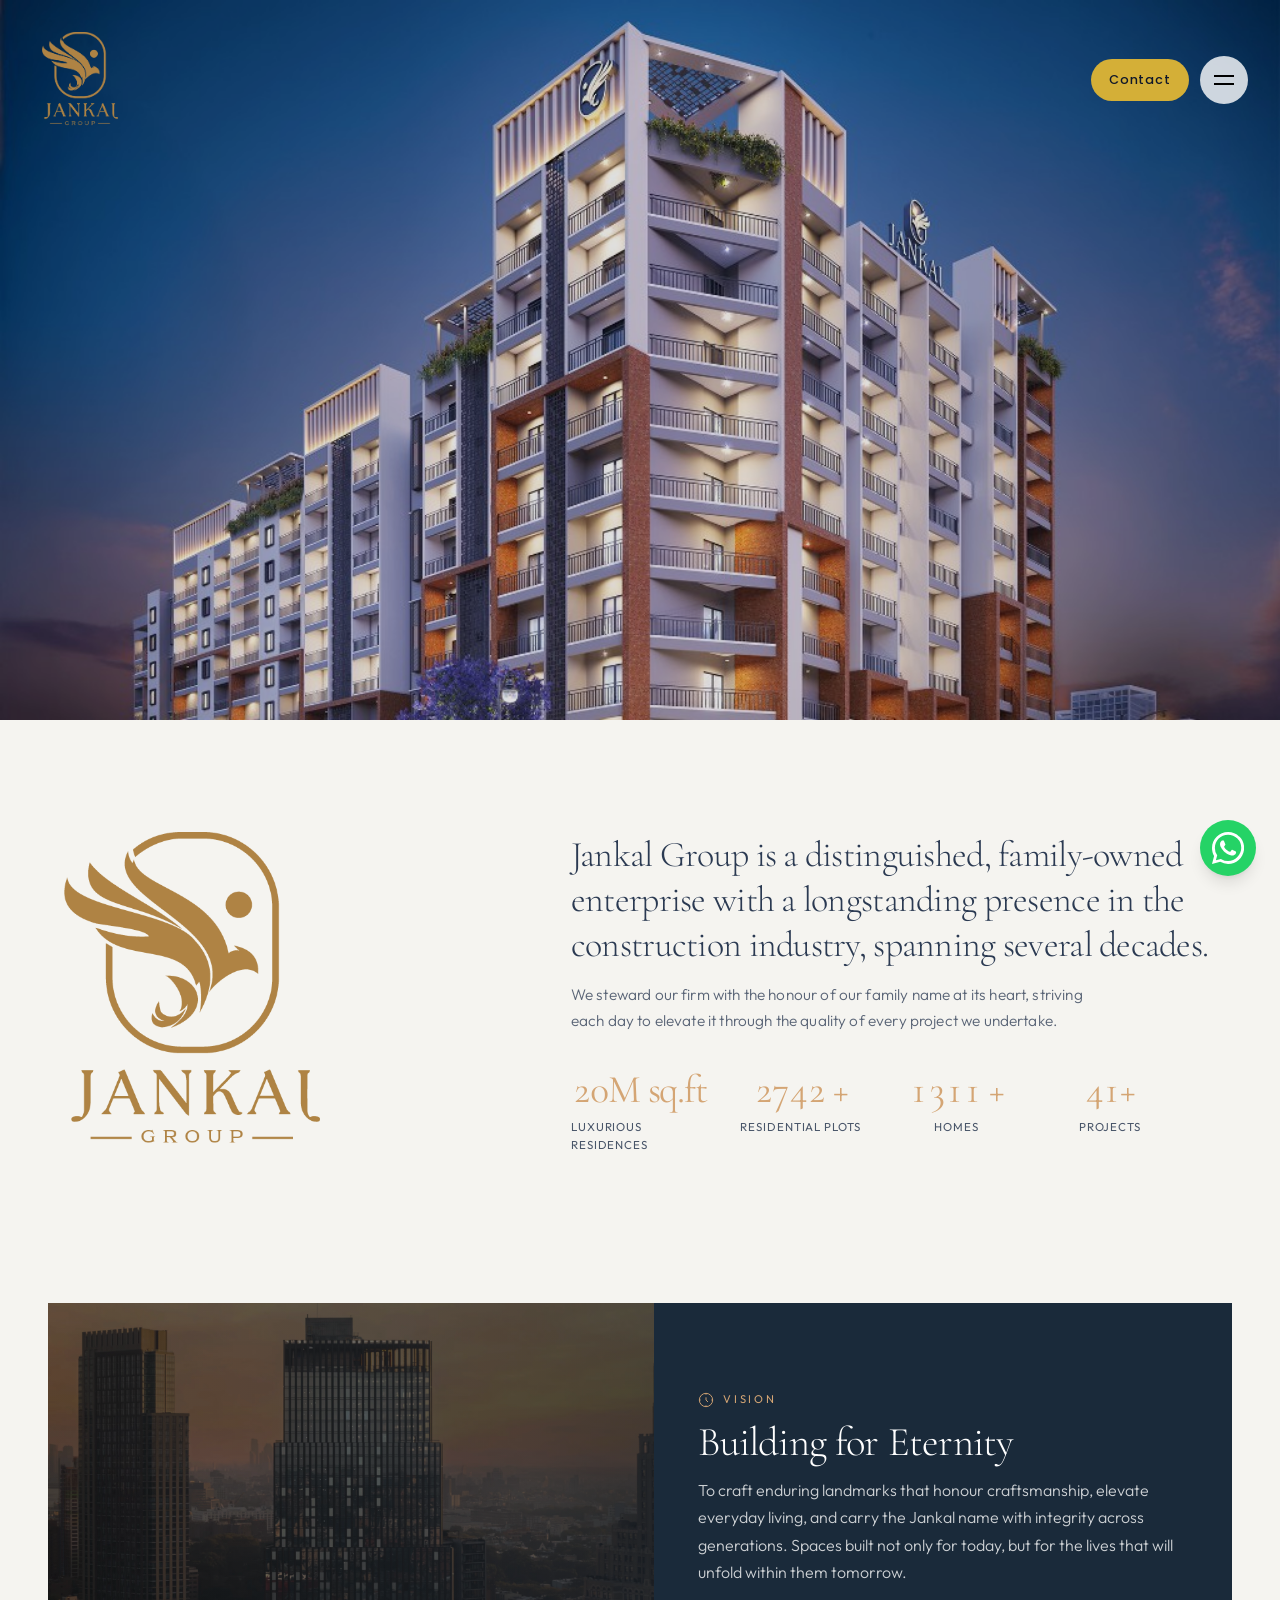
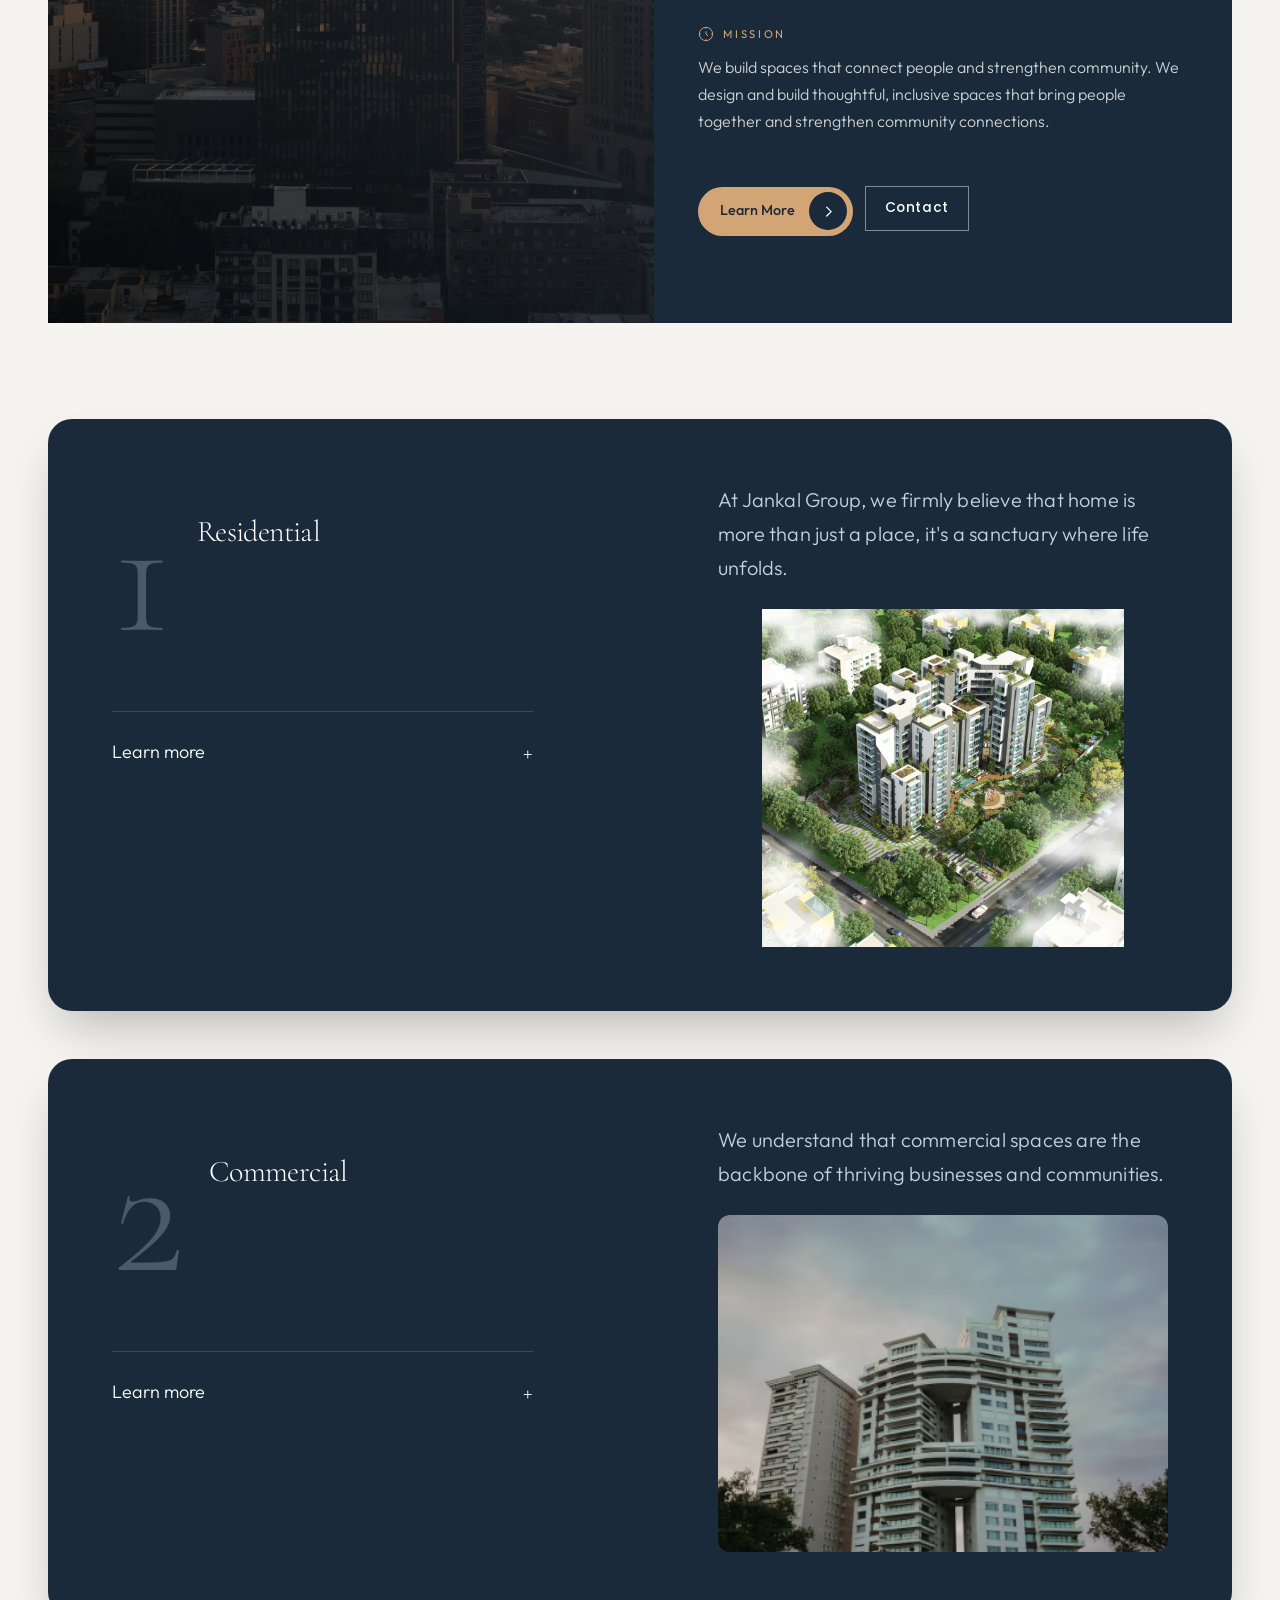
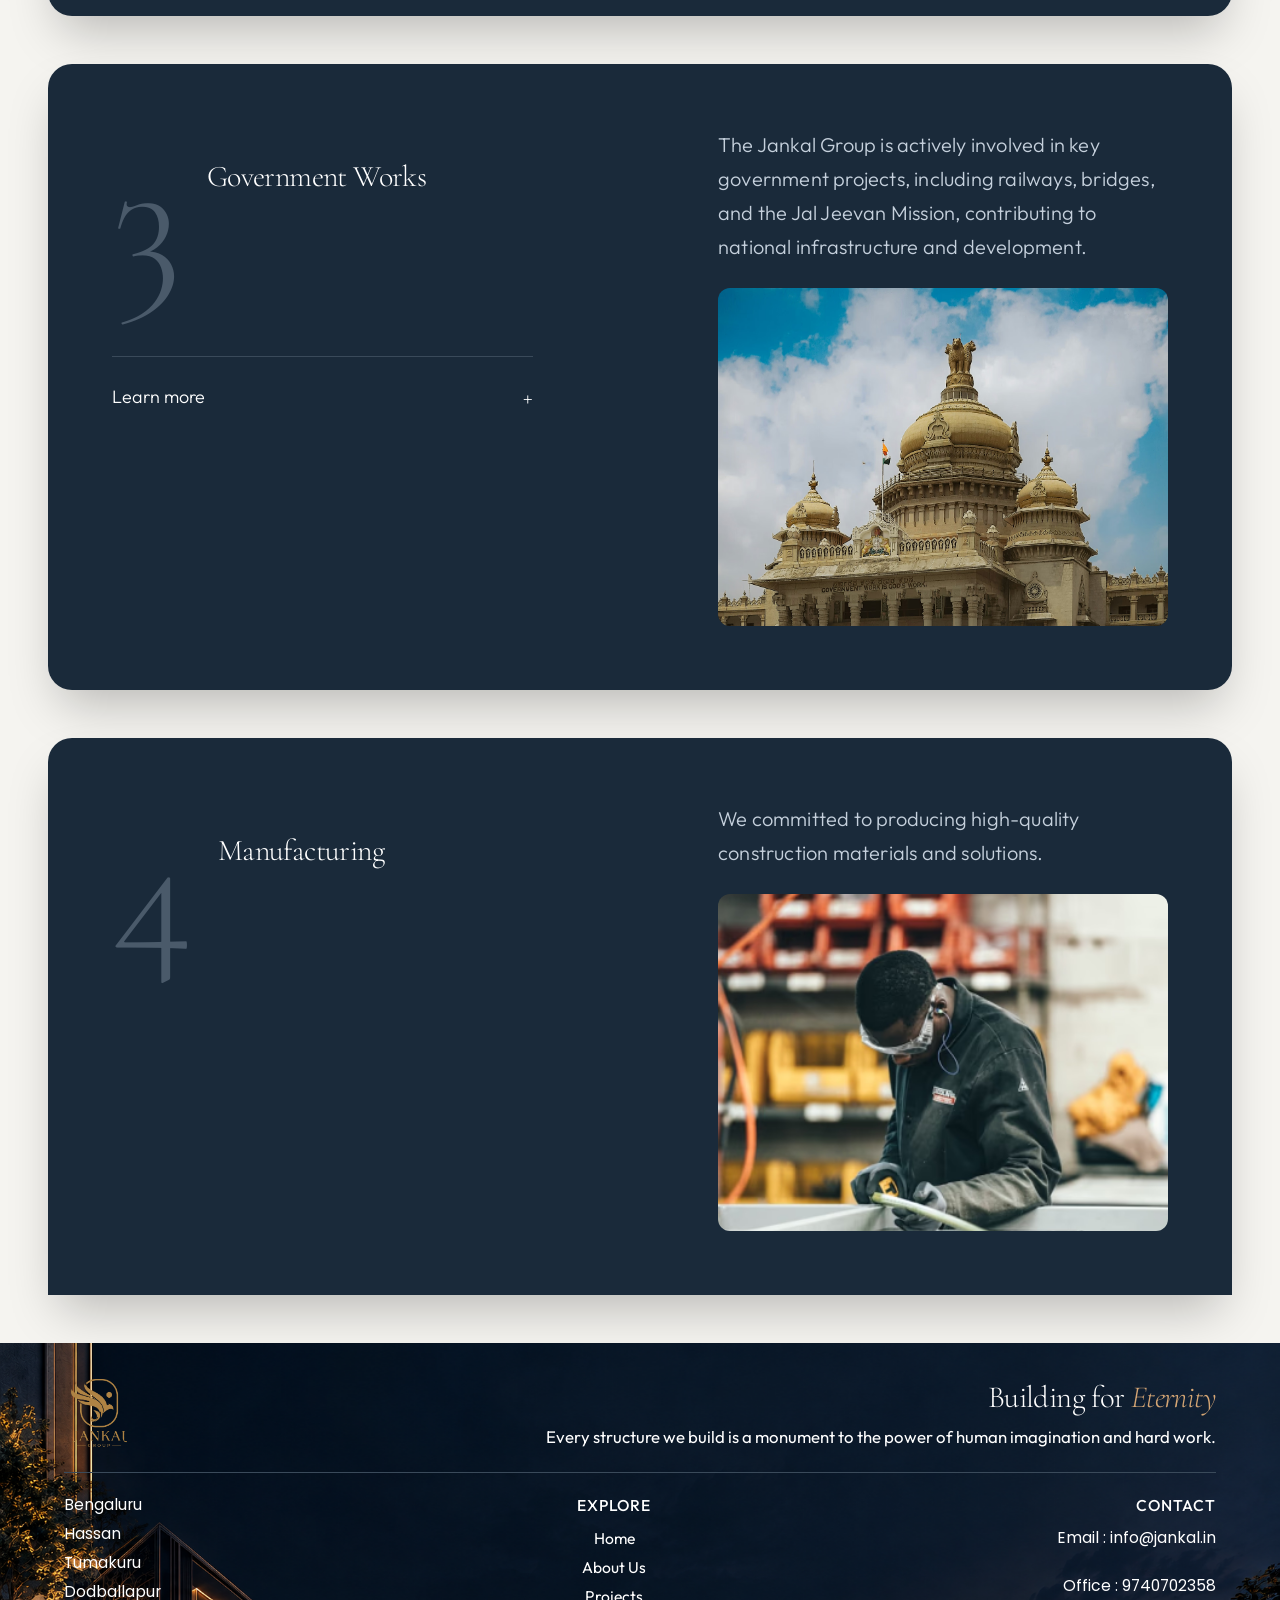
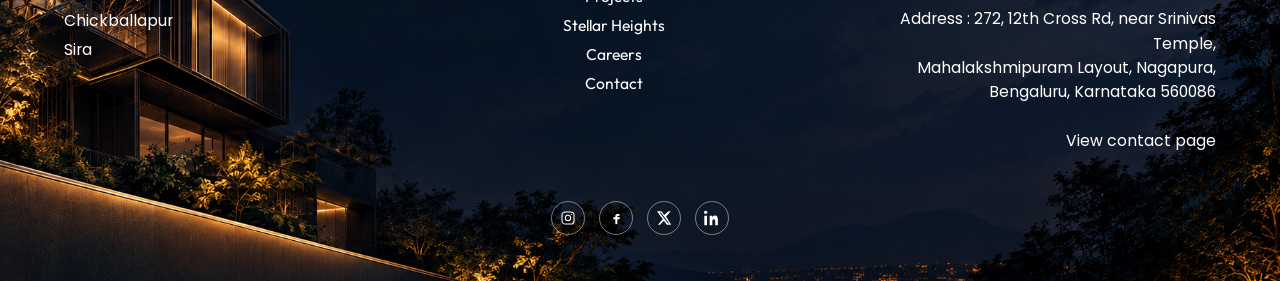
==== commit 000be78a: "s" ====
--- a/index.html
+++ b/index.html
@@ -718,6 +718,12 @@
   background-size:cover!important;
   background-repeat:no-repeat!important;
 }
+@media (max-width:767px){
+  footer.w-full{
+    background-image:url("/images/footer-background-mobile.jpg")!important;
+    background-position:center top!important;
+  }
+}
 footer.w-full > div{
   padding-top:2rem!important;
   padding-bottom:1.75rem!important;
@@ -1229,42 +1235,26 @@
 }
 </style>
 <style id="home-hero-mobile">
-.home-hero{position:relative;width:100%;overflow:hidden;background:#cfe0f0}
-.home-hero__desktop{position:absolute;inset:0;width:100%;height:100%;object-fit:cover;display:none}
-.home-hero__shade{position:absolute;inset:0;background:rgba(0,0,0,.15);pointer-events:none;z-index:1;display:none}
+.home-hero{position:relative;width:100%;overflow:hidden;background:#0f1a30}
+.home-hero__desktop{position:absolute;inset:0;width:100%;height:100%;object-fit:contain;object-position:center top;display:none}
+.home-hero__shade{position:absolute;inset:0;background:rgba(0,0,0,.12);pointer-events:none;z-index:1;display:none}
 .home-hero__mobile{position:relative;width:100%;z-index:0}
-.home-hero__frame{position:relative;width:100%;aspect-ratio:819 / 1024}
-.home-hero__slide{position:absolute;inset:0;opacity:0;transition:opacity .9s ease;pointer-events:none}
-.home-hero__slide.is-active{opacity:1;pointer-events:auto}
-.home-hero__slide img{width:100%;height:100%;object-fit:contain;object-position:center top;display:block}
-.home-hero__dots{position:absolute;left:50%;bottom:1rem;transform:translateX(-50%);z-index:2;display:flex;gap:.45rem;align-items:center}
-.home-hero__dot{width:.45rem;height:.45rem;border-radius:999px;border:0;padding:0;background:rgba(15,23,42,.35);cursor:pointer;transition:background .25s ease, transform .25s ease}
-.home-hero__dot.is-active{background:#0f172a;transform:scale(1.2)}
+.home-hero__mobile img{width:100%;height:auto;aspect-ratio:819 / 1024;object-fit:contain;object-position:center top;display:block}
 @media (max-width:767px){
   .home-hero{height:auto}
 }
 @media (min-width:768px){
-  .home-hero{height:100svh;background:#0f1a30}
-  .home-hero__desktop,.home-hero__shade{display:block}
+  .home-hero{height:auto;aspect-ratio:16 / 9}
+  .home-hero__desktop{display:block;object-fit:cover;object-position:center}
+  .home-hero__shade{display:block}
   .home-hero__mobile{display:none}
 }
 </style>
 </head><body class="instrument_sans_1ebed184-module__bblteq__variable instrument_serif_72bbfbb4-module__cRt5FG__variable poppins_85bd1f39-module___lhE-a__variable antialiased"><div hidden=""><!--$--><!--/$--></div><main class="relative min-h-screen w-full"><nav class="fixed top-0 left-0 right-0 z-50 flex items-center justify-between p-6 sm:p-8"><a class="relative block h-20 w-20 sm:h-24 sm:w-24" href="/"><img alt="Jankal Group Logo" decoding="async" data-nimg="fill" class="object-contain" style="position:absolute;height:100%;width:100%;left:0;top:0;right:0;bottom:0;color:transparent" src="/logo.png"/></a><button class="flex h-12 w-12 items-center justify-center rounded-full bg-white/80 backdrop-blur-sm transition-transform hover:scale-105 hover:bg-white" aria-label="Open menu"><div class="flex flex-col space-y-1.5"><span class="block h-0.5 w-5 bg-black"></span><span class="block h-0.5 w-5 bg-black"></span></div></button></nav><section class="home-hero" aria-label="Home banner">
-  <img class="home-hero__desktop" src="/assets/home-hero-banner.png" alt="Stellar Heights by Jankal Group. Live a legacy of distinction. Exclusive 3 and 4 BHK residences in Sarjapur." width="1920" height="1080" decoding="async" fetchpriority="high" />
+  <img class="home-hero__desktop" src="/assets/home-hero-desktop.jpg?v=2" alt="Stellar Heights by Jankal Group at twilight" width="1920" height="1080" decoding="async" fetchpriority="high" />
   <div class="home-hero__shade" aria-hidden="true"></div>
-  <div class="home-hero__mobile" data-home-hero-mobile>
-    <div class="home-hero__frame">
-      <div class="home-hero__slide is-active">
-        <img src="/assets/home-hero-mobile-1.jpg" alt="Stellar Heights. More room for everything that matters. Exclusive 3 BHK apartments." width="819" height="1024" decoding="async" fetchpriority="high" />
-      </div>
-      <div class="home-hero__slide">
-        <img src="/assets/home-hero-mobile-2.jpg" alt="Stellar Heights. More room for everything that matters. Spacious layouts from 1655 to 1990 sqft." width="819" height="1024" decoding="async" />
-      </div>
-    </div>
-    <div class="home-hero__dots" role="tablist" aria-label="Banner slides">
-      <button type="button" class="home-hero__dot is-active" aria-label="Show banner 1" data-home-hero-dot="0"></button>
-      <button type="button" class="home-hero__dot" aria-label="Show banner 2" data-home-hero-dot="1"></button>
-    </div>
+  <div class="home-hero__mobile">
+    <img src="/assets/home-hero-mobile.jpg" alt="Stellar Heights by Jankal Group at twilight" width="819" height="1024" decoding="async" fetchpriority="high" />
   </div>
 </section><section class="home-intro-section" aria-label="About Jankal Group">
   <div class="home-intro-shell animate-fade-up">
@@ -1563,48 +1553,4 @@
   });
 })();
 </script>
-<script id="home-hero-mobile-script">
-(function(){
-  var root = document.querySelector("[data-home-hero-mobile]");
-  if (!root) return;
-  var slides = Array.prototype.slice.call(root.querySelectorAll(".home-hero__slide"));
-  var dots = Array.prototype.slice.call(root.querySelectorAll("[data-home-hero-dot]"));
-  if (slides.length < 2) return;
-  var i = 0;
-  var timer = null;
-  function show(n){
-    i = (n + slides.length) % slides.length;
-    slides.forEach(function(s, idx){ s.classList.toggle("is-active", idx === i); });
-    dots.forEach(function(d, idx){ d.classList.toggle("is-active", idx === i); });
-  }
-  function next(){ show(i + 1); }
-  function start(){
-    stop();
-    if (window.matchMedia("(max-width:767px)").matches) {
-      timer = setInterval(next, 4200);
-    }
-  }
-  function stop(){ if (timer) { clearInterval(timer); timer = null; } }
-  dots.forEach(function(d){
-    d.addEventListener("click", function(){
-      show(parseInt(d.getAttribute("data-home-hero-dot"), 10) || 0);
-      start();
-    });
-  });
-  var x0 = null;
-  root.addEventListener("touchstart", function(e){
-    x0 = e.changedTouches[0].clientX;
-    stop();
-  }, {passive:true});
-  root.addEventListener("touchend", function(e){
-    if (x0 == null) return;
-    var dx = e.changedTouches[0].clientX - x0;
-    x0 = null;
-    if (Math.abs(dx) > 40) show(i + (dx < 0 ? 1 : -1));
-    start();
-  }, {passive:true});
-  window.addEventListener("resize", start);
-  start();
-})();
-</script>
 </body></html>
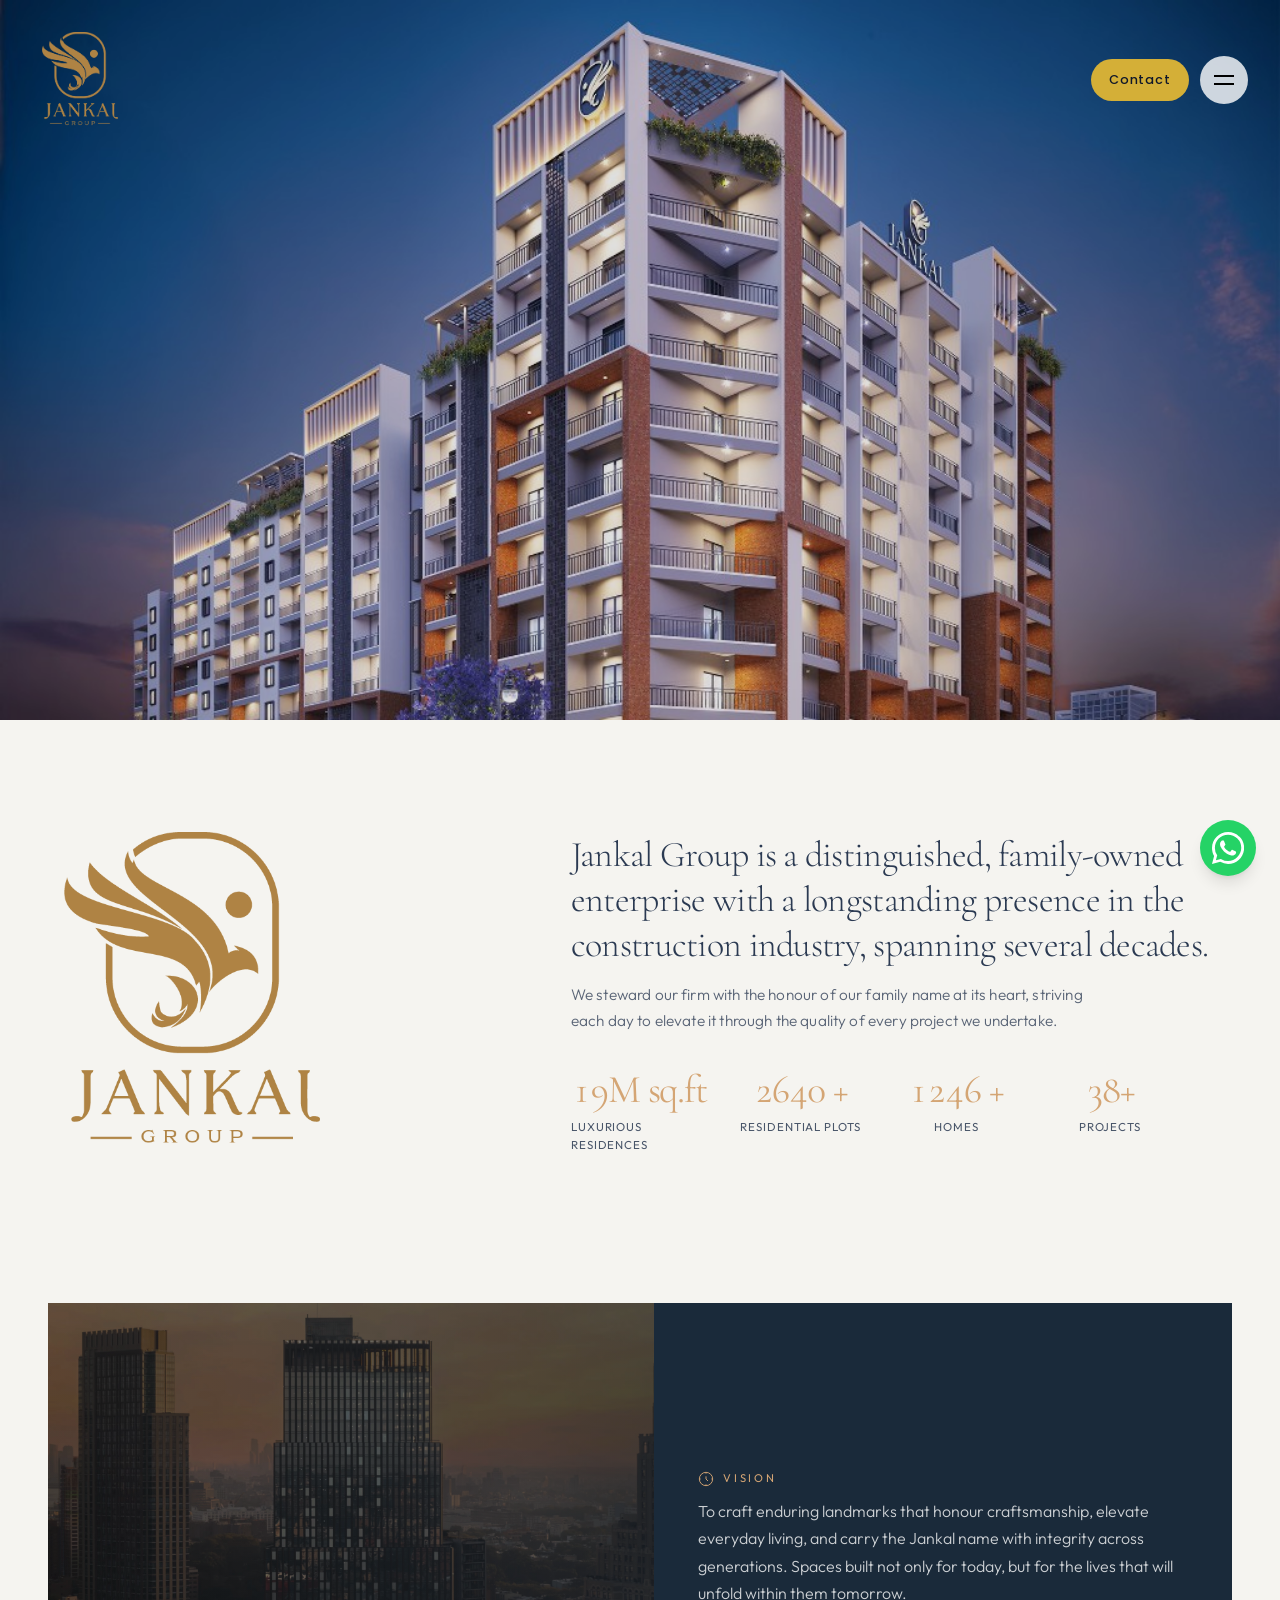
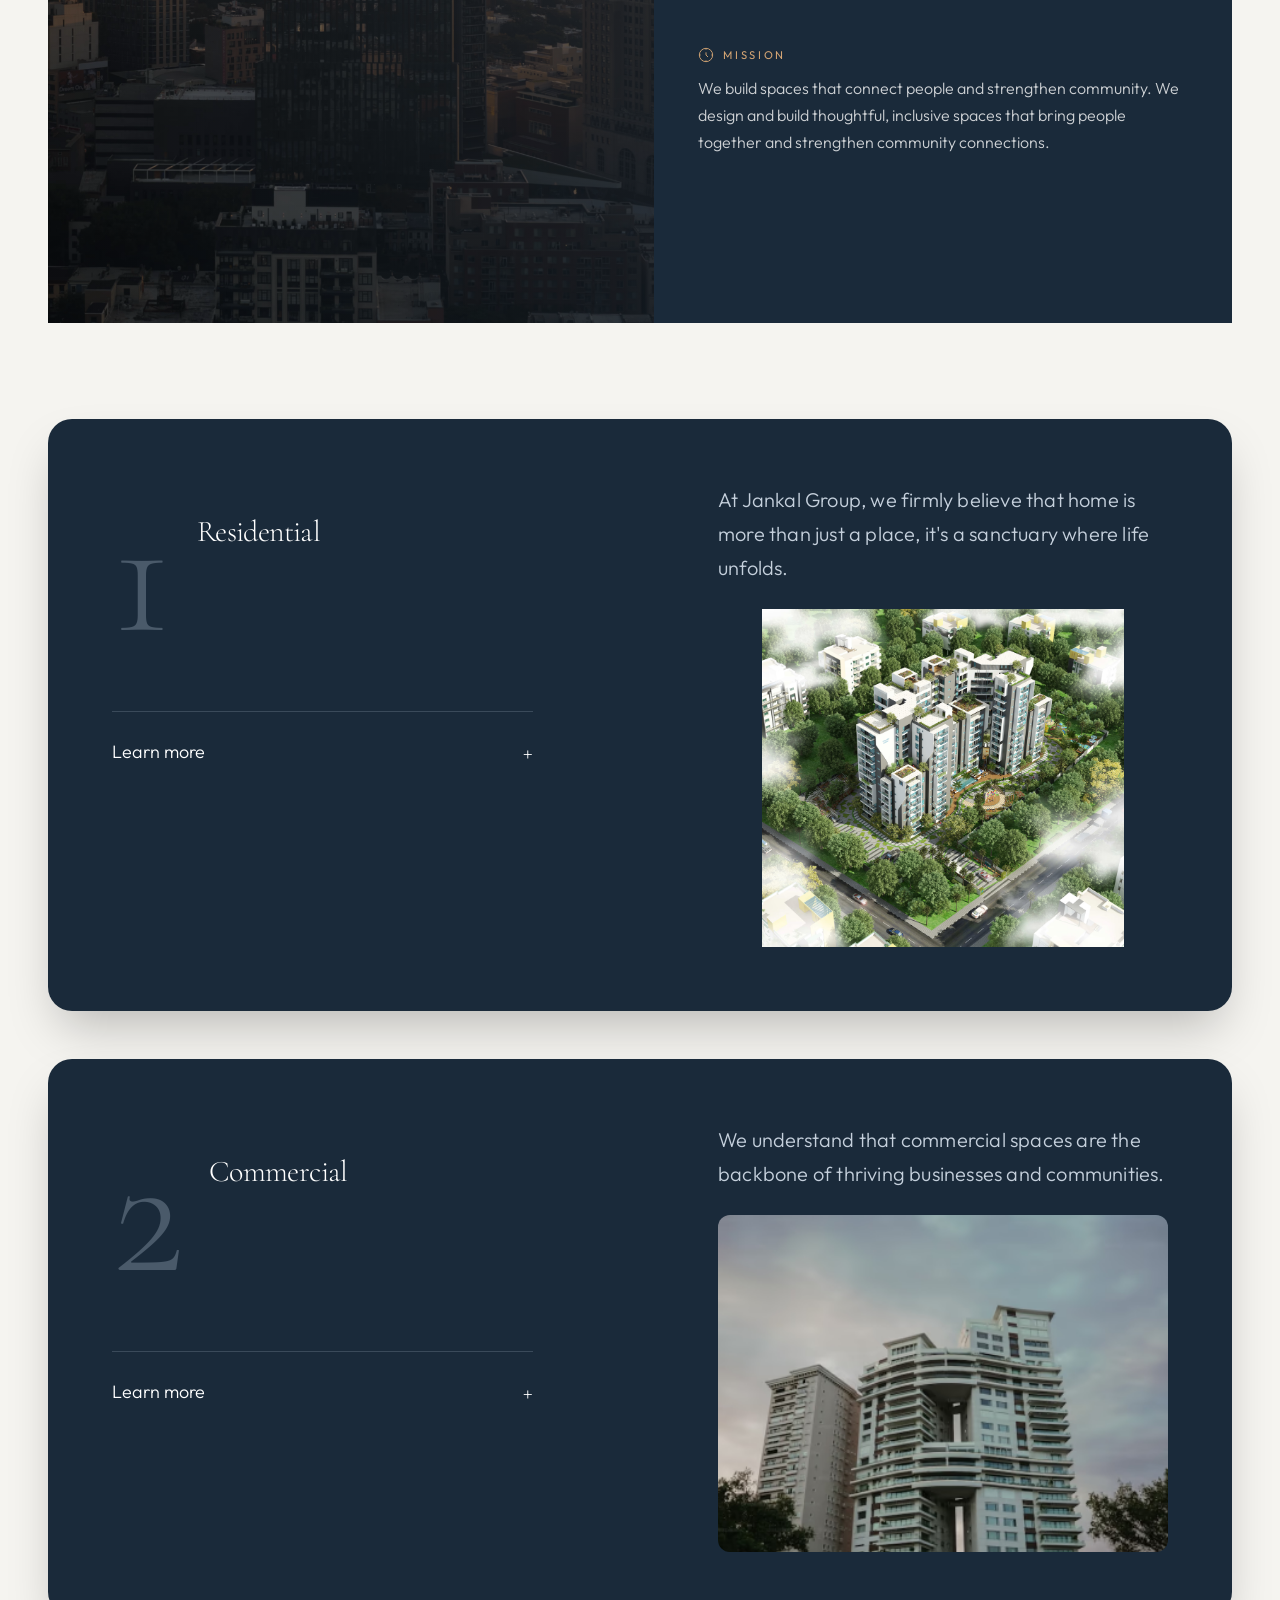
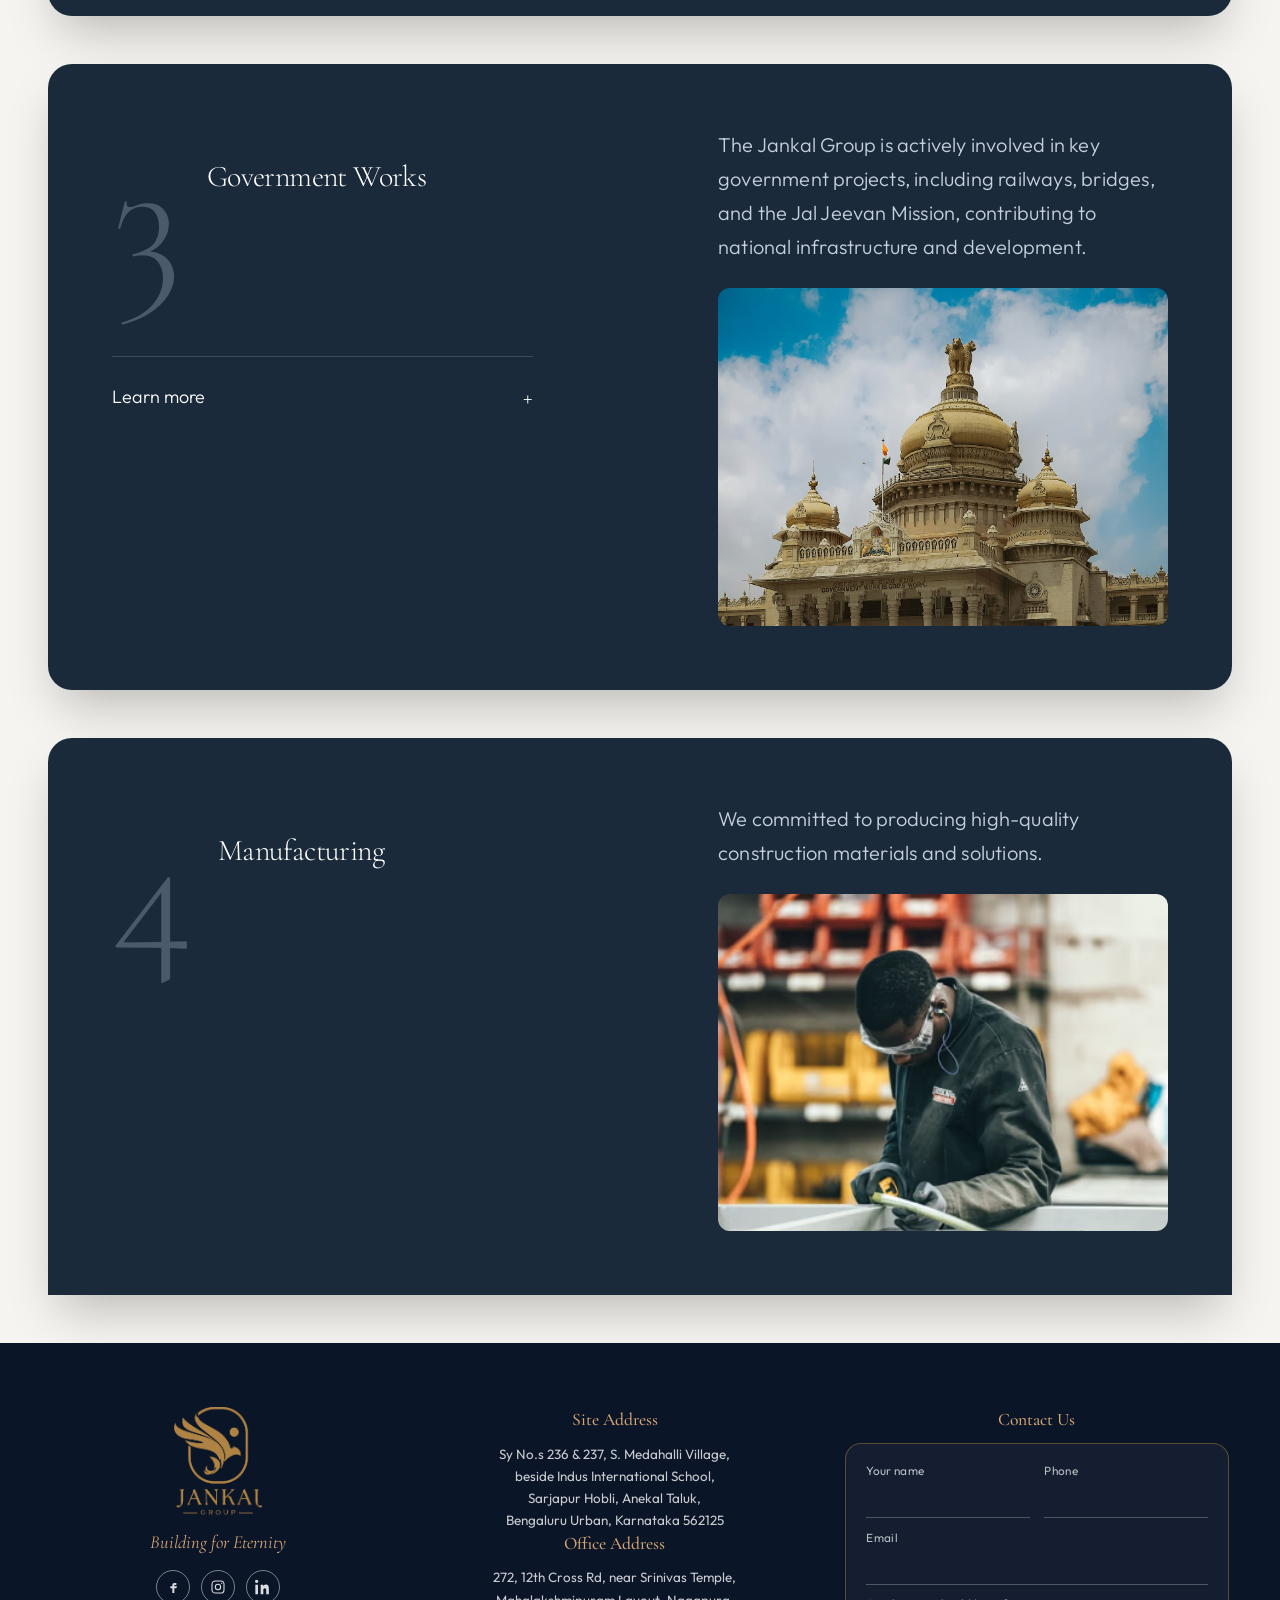
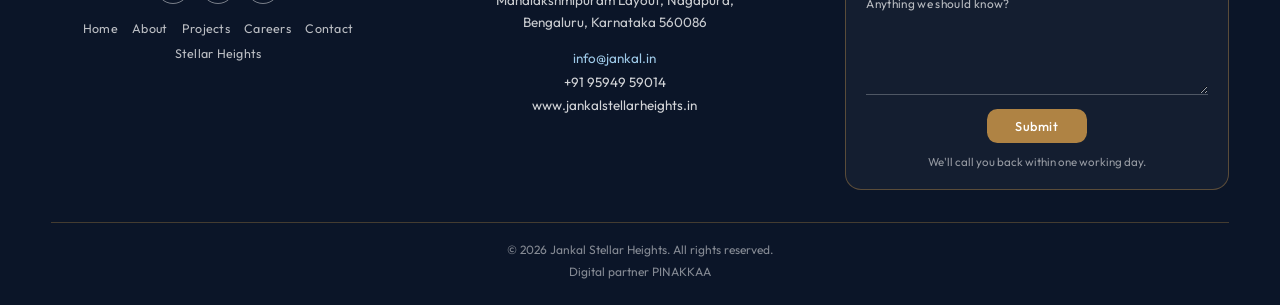
==== commit 5aca7595: "s" ====
--- a/index.html
+++ b/index.html
@@ -1250,6 +1250,144 @@
   .home-hero__mobile{display:none}
 }
 </style>
+
+<style id="jk-footer-style">
+.jk-footer{
+  --jk-navy:#0b1528;
+  --jk-gold:#AF8344;
+  --jk-gold-soft:#D4A574;
+  --jk-serif:"Cormorant Garamond",Georgia,"Times New Roman",serif;
+  --jk-sans:"Outfit",system-ui,sans-serif;
+  width:100%;
+  background:var(--jk-navy);
+  color:rgba(255,255,255,.78);
+  padding:clamp(2.75rem,5vw,4rem) 0 1.5rem;
+  font-family:var(--jk-sans);
+  font-size:.84rem;
+}
+.jk-footer *,.jk-footer *::before,.jk-footer *::after{box-sizing:border-box}
+.jk-footer a{color:inherit;text-decoration:none}
+.jk-footer a:hover{color:var(--jk-gold-soft)}
+.jk-footer-wrap{width:100%;max-width:none;margin:0;padding:0 clamp(1.25rem,4vw,3.5rem);box-sizing:border-box}
+.jk-footer-grid{
+  display:grid;
+  grid-template-columns:1fr;
+  gap:2rem;
+  padding-bottom:2rem;
+  border-bottom:1px solid rgba(175,131,68,.35);
+  text-align:center;
+}
+@media (min-width:720px){
+  .jk-footer-grid{grid-template-columns:1fr 1fr;align-items:start}
+  .jk-footer-form{grid-column:1 / -1}
+}
+@media (min-width:1024px){
+  .jk-footer-grid{grid-template-columns:1fr 1.15fr 1.15fr;gap:clamp(1.5rem,3vw,3rem)}
+  .jk-footer-form{grid-column:auto}
+}
+.jk-footer-brand{display:flex;flex-direction:column;align-items:center}
+.jk-footer-logo{width:5.5rem;height:auto;margin-bottom:.75rem;display:block}
+.jk-footer-line{
+  margin:0 0 .9rem;
+  font-family:var(--jk-serif);
+  font-size:1.15rem;
+  font-style:italic;
+  color:var(--jk-gold-soft);
+  line-height:1.4;
+}
+.jk-footer-social{display:flex;gap:.65rem;justify-content:center;margin-bottom:1rem}
+.jk-footer-social a{
+  width:2.15rem;height:2.15rem;border-radius:999px;
+  border:1px solid rgba(255,255,255,.45);
+  color:rgba(255,255,255,.85);
+  display:grid;place-items:center;
+  transition:background .2s ease,border-color .2s ease,color .2s ease;
+}
+.jk-footer-social a:hover{background:var(--jk-gold);border-color:var(--jk-gold);color:#fff}
+.jk-footer-social svg{width:1rem;height:1rem;fill:currentColor}
+.jk-footer-social a[aria-label="Instagram"] svg{fill:none;stroke:currentColor}
+.jk-footer-menu{
+  display:flex;flex-wrap:wrap;justify-content:center;
+  gap:.35rem .9rem;max-width:22rem;
+}
+.jk-footer-menu a{font-size:.78rem;color:rgba(255,255,255,.72);letter-spacing:.02em}
+.jk-footer-menu a:hover{color:var(--jk-gold-soft)}
+.jk-footer-info h4,.jk-footer-form h4{
+  margin:0 0 .55rem;
+  font-family:var(--jk-serif);
+  font-weight:500;
+  font-size:1.1rem;
+  color:var(--jk-gold-soft);
+}
+.jk-footer-info address{
+  font-style:normal;
+  line-height:1.65;
+  color:rgba(255,255,255,.78);
+  margin:0;
+}
+.jk-footer-h4-gap{margin-top:1.15rem}
+.jk-footer-contact{margin-top:.9rem;line-height:1.75}
+.jk-footer-contact a{color:rgba(255,255,255,.82)}
+.jk-footer-contact a[href^="mailto"]{color:#9ec9e8}
+.jk-footer-form{display:flex;flex-direction:column;align-items:center}
+.jk-footer-formbox{
+  width:100%;max-width:32rem;
+  display:grid;gap:.65rem;
+  padding:1.15rem 1.25rem;
+  border-radius:1rem;
+  background:rgba(255,255,255,.04);
+  border:1px solid rgba(175,131,68,.45);
+  text-align:left;
+}
+.jk-footer-formbox label{
+  display:grid;gap:.15rem;
+  font-size:.74rem;
+  letter-spacing:.03em;
+  color:rgba(255,255,255,.7);
+}
+.jk-footer-formbox input,
+.jk-footer-formbox textarea{
+  width:100%;
+  background:transparent;
+  border:0;
+  border-bottom:1px solid rgba(255,255,255,.25);
+  color:#fff;
+  font:inherit;
+  font-size:.9rem;
+  padding:.4rem 0 .45rem;
+  outline:none;
+  resize:vertical;
+}
+.jk-footer-formbox input:focus,
+.jk-footer-formbox textarea:focus{border-bottom-color:var(--jk-gold)}
+.jk-footer-formbox textarea{min-height:2.75rem}
+.jk-footer-row{display:grid;grid-template-columns:1fr 1fr;gap:.9rem}
+@media (max-width:420px){.jk-footer-row{grid-template-columns:1fr}}
+.jk-footer-submit{
+  justify-self:center;
+  margin-top:.25rem;
+  padding:.65rem 1.75rem;
+  border:0;
+  border-radius:.65rem;
+  background:var(--jk-gold);
+  color:#fff;
+  font:500 .8rem/1 var(--jk-sans);
+  letter-spacing:.04em;
+  cursor:pointer;
+  transition:background .2s ease,transform .2s ease;
+}
+.jk-footer-submit:hover{background:#9c7339;transform:translateY(-1px)}
+.jk-footer-note{margin:0;font-size:.72rem;text-align:center;color:rgba(255,255,255,.55)}
+.jk-footer-note.is-error{color:#F3B7A2}
+.jk-footer-note.is-success{color:var(--jk-gold-soft)}
+.jk-footer-legal{
+  display:flex;flex-direction:column;align-items:center;
+  text-align:center;gap:.25rem;padding-top:1.15rem;
+  font-size:.75rem;color:rgba(255,255,255,.5);
+}
+.jk-footer-legal p{margin:0}
+</style>
+
 </head><body class="instrument_sans_1ebed184-module__bblteq__variable instrument_serif_72bbfbb4-module__cRt5FG__variable poppins_85bd1f39-module___lhE-a__variable antialiased"><div hidden=""><!--$--><!--/$--></div><main class="relative min-h-screen w-full"><nav class="fixed top-0 left-0 right-0 z-50 flex items-center justify-between p-6 sm:p-8"><a class="relative block h-20 w-20 sm:h-24 sm:w-24" href="/"><img alt="Jankal Group Logo" decoding="async" data-nimg="fill" class="object-contain" style="position:absolute;height:100%;width:100%;left:0;top:0;right:0;bottom:0;color:transparent" src="/logo.png"/></a><button class="flex h-12 w-12 items-center justify-center rounded-full bg-white/80 backdrop-blur-sm transition-transform hover:scale-105 hover:bg-white" aria-label="Open menu"><div class="flex flex-col space-y-1.5"><span class="block h-0.5 w-5 bg-black"></span><span class="block h-0.5 w-5 bg-black"></span></div></button></nav><section class="home-hero" aria-label="Home banner">
   <img class="home-hero__desktop" src="/assets/home-hero-desktop.jpg?v=2" alt="Stellar Heights by Jankal Group at twilight" width="1920" height="1080" decoding="async" fetchpriority="high" />
   <div class="home-hero__shade" aria-hidden="true"></div>
@@ -1292,24 +1430,86 @@
     <div class="home-vm-content">
       <div class="home-vm-block">
         <div class="home-vm-label"><svg viewBox="0 0 24 24" aria-hidden="true"><circle cx="12" cy="12" r="10"></circle><line x1="12" y1="8" x2="12" y2="12"></line><line x1="12" y1="12" x2="15" y2="15"></line><line x1="12" y1="2" x2="12" y2="4"></line><line x1="12" y1="20" x2="12" y2="22"></line><line x1="2" y1="12" x2="4" y2="12"></line><line x1="20" y1="12" x2="22" y2="12"></line></svg><span>Vision</span></div>
-        <h2 class="home-vm-title">Building for Eternity</h2>
         <p class="home-vm-text">To craft enduring landmarks that honour craftsmanship, elevate everyday living, and carry the Jankal name with integrity across generations. Spaces built not only for today, but for the lives that will unfold within them tomorrow.</p>
       </div>
       <div class="home-vm-block">
         <div class="home-vm-label"><svg viewBox="0 0 24 24" aria-hidden="true"><circle cx="12" cy="12" r="10"></circle><line x1="12" y1="8" x2="12" y2="12"></line><line x1="12" y1="12" x2="15" y2="15"></line><line x1="12" y1="2" x2="12" y2="4"></line><line x1="12" y1="20" x2="12" y2="22"></line><line x1="2" y1="12" x2="4" y2="12"></line><line x1="20" y1="12" x2="22" y2="12"></line></svg><span>Mission</span></div>
         <p class="home-vm-text">We build spaces that connect people and strengthen community. We design and build thoughtful, inclusive spaces that bring people together and strengthen community connections.</p>
       </div>
-<div class="home-vm-actions">      <a class="home-vm-cta" href="/about/">
-        Learn More
-        <span class="home-vm-cta-icon" aria-hidden="true">
-          <svg viewBox="0 0 24 24" fill="none" stroke="currentColor" stroke-width="2"><path stroke-linecap="round" stroke-linejoin="round" d="M9 5l7 7-7 7"/></svg>
-        </span>
-      </a>
-      <a class="home-contact-cta" href="/contact.html">Contact</a>
+    </div>
+  </div>
+</section><div class="home-sectors relative bg-[#F5F4F0]"><section class="sticky top-0 z-10 w-full bg-transparent px-6 py-4 sm:px-12 lg:px-12 lg:py-6"><div class="relative mx-auto w-full overflow-hidden rounded-2xl bg-[#1a2a3a] lg:rounded-3xl shadow-2xl"><div class="px-8 py-12 opacity-0 sm:px-12 lg:px-16 lg:py-16"><div class="grid grid-cols-1 gap-8 lg:grid-cols-12 lg:gap-8"><div class="lg:col-span-5"><div class="flex items-start gap-6 lg:gap-8"><span class="text-8xl font-light text-[#4a5a6a] sm:text-9xl lg:text-[180px] lg:leading-none">1</span><div class="flex flex-col"><h2 class="mt-4 text-xl font-normal text-white sm:text-2xl lg:mt-8 lg:text-3xl">Residential</h2></div></div><div class="mt-8 border-t border-[#3a4a5a] pt-6 lg:mt-12"><button class="flex w-full items-center justify-between text-left transition-all duration-300"><span class="text-base font-normal text-white sm:text-lg">Learn more</span><span class="text-2xl font-light text-white transition-transform duration-300 ">+</span></button><div class="overflow-hidden transition-all duration-500 ease-in-out max-h-0 opacity-0"><p class="text-base leading-relaxed text-[#a0b0c0] sm:text-lg lg:leading-relaxed">Our residential projects are meticulously designed to seamlessly integrate comfort, community, and creativity, forging vibrant neighbourhoods that instil a profound sense of belonging. Together, we are not simply constructing houses; we are fashioning a lifestyle that exalts the beauty of living well.</p></div></div></div><div class="flex flex-col lg:col-span-7"><div class="flex flex-col items-end"><div class="w-full max-w-[450px]"><p class="mb-6 text-lg font-normal leading-relaxed text-[#c5d0dc] sm:text-xl lg:mb-6 lg:text-xl lg:leading-relaxed">At Jankal Group, we firmly believe that home is more than just a place, it&#x27;s a sanctuary where life unfolds.</p></div><div class="relative aspect-4/3 w-full max-w-[450px] overflow-hidden rounded-xl"><img alt="Residential project aerial view" loading="lazy" decoding="async" data-nimg="fill" class="object-contain" style="position:absolute;height:100%;width:100%;left:0;top:0;right:0;bottom:0;color:transparent" src="/residential.avif"/></div></div></div></div></div></div></section><section class="sticky top-0 z-20 w-full bg-transparent px-6 py-4 sm:px-12 lg:px-12 lg:py-6"><div class="relative mx-auto w-full overflow-hidden rounded-2xl bg-[#1a2a3a] lg:rounded-3xl shadow-2xl"><div class="px-8 py-12 opacity-0 sm:px-12 lg:px-16 lg:py-16"><div class="grid grid-cols-1 gap-8 lg:grid-cols-12 lg:gap-8"><div class="lg:col-span-5"><div class="flex items-start gap-6 lg:gap-8"><span class="text-8xl font-light text-[#4a5a6a] sm:text-9xl lg:text-[180px] lg:leading-none">2</span><div class="flex flex-col"><h2 class="mt-4 text-xl font-normal text-white sm:text-2xl lg:mt-8 lg:text-3xl">Commercial</h2></div></div><div class="mt-8 border-t border-[#3a4a5a] pt-6 lg:mt-12"><button class="flex w-full items-center justify-between text-left transition-all duration-300"><span class="text-base font-normal text-white sm:text-lg">Learn more</span><span class="text-2xl font-light text-white transition-transform duration-300 ">+</span></button><div class="overflow-hidden transition-all duration-500 ease-in-out max-h-0 opacity-0"><p class="text-base leading-relaxed text-[#a0b0c0] sm:text-lg lg:leading-relaxed">Our commercial projects are designed to foster innovation, collaboration, and growth, creating environments that inspire productivity and connection. With a focus on sustainability and cutting-edge design, we aim to deliver exceptional spaces that  meet the needs of today.</p></div></div></div><div class="flex flex-col lg:col-span-7"><div class="flex flex-col items-end"><div class="w-full max-w-[450px]"><p class="mb-6 text-lg font-normal leading-relaxed text-[#c5d0dc] sm:text-xl lg:mb-6 lg:text-xl lg:leading-relaxed">We understand that commercial spaces are the backbone of thriving businesses and communities.</p></div><div class="relative aspect-4/3 w-full max-w-[450px] overflow-hidden rounded-xl"><img alt="Commercial building" loading="lazy" decoding="async" data-nimg="fill" class="object-cover" style="position:absolute;height:100%;width:100%;left:0;top:0;right:0;bottom:0;color:transparent" src="/commercial.avif"/></div></div></div></div></div></div></section><section class="sticky top-0 z-30 w-full bg-transparent px-6 py-4 sm:px-12 lg:px-12 lg:py-6"><div class="relative mx-auto w-full overflow-hidden rounded-2xl bg-[#1a2a3a] lg:rounded-3xl shadow-2xl"><div class="px-8 py-12 opacity-0 sm:px-12 lg:px-16 lg:py-16"><div class="grid grid-cols-1 gap-8 lg:grid-cols-12 lg:gap-8"><div class="lg:col-span-5"><div class="flex items-start gap-6 lg:gap-8"><span class="text-8xl font-light text-[#4a5a6a] sm:text-9xl lg:text-[180px] lg:leading-none">3</span><div class="flex flex-col"><h2 class="mt-4 text-xl font-normal text-white sm:text-2xl lg:mt-8 lg:text-3xl">Government Works</h2></div></div><div class="mt-8 border-t border-[#3a4a5a] pt-6 lg:mt-12"><button class="flex w-full items-center justify-between text-left transition-all duration-300"><span class="text-base font-normal text-white sm:text-lg">Learn more</span><span class="text-2xl font-light text-white transition-transform duration-300 ">+</span></button><div class="overflow-hidden transition-all duration-500 ease-in-out max-h-0 opacity-0"><p class="text-base leading-relaxed text-[#a0b0c0] sm:text-lg lg:leading-relaxed">Government projects like railways, bridges, and the Jal Jeevan Mission play a crucial role in shaping the future of our country. These initiatives strengthen connectivity, provide vital resources, and uplift entire regions, ensuring sustainable growth and better living standards for communities across the nation.</p></div></div></div><div class="flex flex-col lg:col-span-7"><div class="flex flex-col items-end"><div class="w-full max-w-[450px]"><p class="mb-6 text-lg font-normal leading-relaxed text-[#c5d0dc] sm:text-xl lg:mb-6 lg:text-xl lg:leading-relaxed">The Jankal Group is actively involved in key government projects, including railways, bridges, and the Jal Jeevan Mission, contributing to national infrastructure and development.</p></div><div class="relative aspect-4/3 w-full max-w-[450px] overflow-hidden rounded-xl"><img alt="Government building" loading="lazy" decoding="async" data-nimg="fill" class="object-cover" style="position:absolute;height:100%;width:100%;left:0;top:0;right:0;bottom:0;color:transparent" src="/government.avif"/></div></div></div></div></div></div></section><section class="sticky top-0 z-40 w-full bg-transparent px-6 py-4 sm:px-12 lg:px-12 lg:py-6"><div class="relative mx-auto w-full overflow-hidden rounded-t-2xl bg-[#1a2a3a] lg:rounded-t-3xl shadow-2xl"><div class="px-8 py-12 opacity-0 sm:px-12 lg:px-16 lg:py-16"><div class="grid grid-cols-1 gap-8 lg:grid-cols-12 lg:gap-8"><div class="lg:col-span-5"><div class="flex items-start gap-6 lg:gap-8"><span class="text-8xl font-light text-[#4a5a6a] sm:text-9xl lg:text-[180px] lg:leading-none">4</span><div class="flex flex-col"><h2 class="mt-4 text-xl font-normal text-white sm:text-2xl lg:mt-8 lg:text-3xl">Manufacturing</h2></div></div></div><div class="flex flex-col lg:col-span-7"><div class="flex flex-col items-end"><div class="w-full max-w-[450px]"><p class="mb-6 text-lg font-normal leading-relaxed text-[#c5d0dc] sm:text-xl lg:mb-6 lg:text-xl lg:leading-relaxed">We committed to producing high-quality construction materials and solutions.</p></div><div class="relative aspect-4/3 w-full max-w-[450px] overflow-hidden rounded-xl"><img alt="Manufacturing facility" loading="lazy" decoding="async" data-nimg="fill" class="object-cover" style="position:absolute;height:100%;width:100%;left:0;top:0;right:0;bottom:0;color:transparent" src="/manufacturing.avif"/></div></div></div></div></div></div></section></div>
+<footer class="jk-footer" id="site-footer-contact">
+  <div class="jk-footer-wrap">
+    <div class="jk-footer-grid">
+      <div class="jk-footer-brand">
+        <a href="/" aria-label="Jankal Group home">
+          <img class="jk-footer-logo" src="/logo.png" alt="Jankal Group Logo" width="88" height="88" />
+        </a>
+        <p class="jk-footer-line">Building for Eternity</p>
+        <div class="jk-footer-social" aria-label="Social media">
+          <a href="https://www.facebook.com/" target="_blank" rel="noopener noreferrer" aria-label="Facebook"><svg viewBox="0 0 24 24" aria-hidden="true"><path d="M14 9h3V6h-3c-1.7 0-3 1.3-3 3v2H8v3h3v7h3v-7h3l1-3h-4V9c0-.6.4-1 1-1z"/></svg></a>
+          <a href="https://www.instagram.com/" target="_blank" rel="noopener noreferrer" aria-label="Instagram"><svg viewBox="0 0 24 24" aria-hidden="true" fill="none" stroke="currentColor" stroke-width="1.6"><rect x="3" y="3" width="18" height="18" rx="5"/><circle cx="12" cy="12" r="4"/><circle cx="17.5" cy="6.5" r="1" fill="currentColor" stroke="none"/></svg></a>
+          <a href="https://www.linkedin.com/" target="_blank" rel="noopener noreferrer" aria-label="LinkedIn"><svg viewBox="0 0 24 24" aria-hidden="true"><path d="M4.98 3.5C4.98 4.88 3.87 6 2.5 6S0 4.88 0 3.5 1.12 1 2.5 1s2.48 1.12 2.48 2.5zM.5 8.5h4V23h-4V8.5zM8.5 8.5h3.8v2h.1c.5-1 1.8-2.1 3.7-2.1 4 0 4.7 2.6 4.7 6V23h-4v-5.8c0-1.4 0-3.2-2-3.2s-2.3 1.5-2.3 3.1V23h-4V8.5z"/></svg></a>
+        </div>
+        <nav class="jk-footer-menu" aria-label="Footer navigation">
+          <a href="/">Home</a>
+          <a href="/about/">About</a>
+          <a href="/projects/">Projects</a>
+          <a href="/careers/">Careers</a>
+          <a href="/contact.html">Contact</a>
+          <a href="/steller.html">Stellar Heights</a>
+        </nav>
+      </div>
+      <div class="jk-footer-info">
+        <h4>Site Address</h4>
+        <address>
+          Sy No.s 236 &amp; 237, S. Medahalli Village,<br />
+          beside Indus International School,<br />
+          Sarjapur Hobli, Anekal Taluk,<br />
+          Bengaluru Urban, Karnataka 562125
+        </address>
+        <h4 class="jk-footer-h4-gap">Office Address</h4>
+        <address>
+          272, 12th Cross Rd, near Srinivas Temple,<br />
+          Mahalakshmipuram Layout, Nagapura,<br />
+          Bengaluru, Karnataka 560086
+        </address>
+        <div class="jk-footer-contact">
+          <a href="mailto:info@jankal.in">info@jankal.in</a><br />
+          <a href="tel:+919594959014">+91 95949 59014</a><br />
+          <a href="https://www.jankalstellarheights.in" target="_blank" rel="noopener noreferrer">www.jankalstellarheights.in</a>
+        </div>
+      </div>
+      <div class="jk-footer-form">
+        <h4>Contact Us</h4>
+        <form class="jk-footer-formbox" action="#" method="post" novalidate data-jk-footer-form>
+          <div class="jk-footer-row">
+            <label>Your name
+              <input type="text" name="name" autocomplete="name" required />
+            </label>
+            <label>Phone
+              <input type="tel" name="phone" autocomplete="tel" required />
+            </label>
+          </div>
+          <label>Email
+            <input type="email" name="email" autocomplete="email" />
+          </label>
+          <label>Anything we should know?
+            <textarea name="message" rows="3"></textarea>
+          </label>
+          <button class="jk-footer-submit" type="submit">Submit</button>
+          <p class="jk-footer-note">We&apos;ll call you back within one working day.</p>
+        </form>
       </div>
     </div>
+    <div class="jk-footer-legal">
+      <p>&copy; 2026 Jankal Stellar Heights. All rights reserved.</p>
+      <p>Digital partner PINAKKAA</p>
+    </div>
   </div>
-</section><div class="home-sectors relative bg-[#F5F4F0]"><section class="sticky top-0 z-10 w-full bg-transparent px-6 py-4 sm:px-12 lg:px-12 lg:py-6"><div class="relative mx-auto w-full overflow-hidden rounded-2xl bg-[#1a2a3a] lg:rounded-3xl shadow-2xl"><div class="px-8 py-12 opacity-0 sm:px-12 lg:px-16 lg:py-16"><div class="grid grid-cols-1 gap-8 lg:grid-cols-12 lg:gap-8"><div class="lg:col-span-5"><div class="flex items-start gap-6 lg:gap-8"><span class="text-8xl font-light text-[#4a5a6a] sm:text-9xl lg:text-[180px] lg:leading-none">1</span><div class="flex flex-col"><h2 class="mt-4 text-xl font-normal text-white sm:text-2xl lg:mt-8 lg:text-3xl">Residential</h2></div></div><div class="mt-8 border-t border-[#3a4a5a] pt-6 lg:mt-12"><button class="flex w-full items-center justify-between text-left transition-all duration-300"><span class="text-base font-normal text-white sm:text-lg">Learn more</span><span class="text-2xl font-light text-white transition-transform duration-300 ">+</span></button><div class="overflow-hidden transition-all duration-500 ease-in-out max-h-0 opacity-0"><p class="text-base leading-relaxed text-[#a0b0c0] sm:text-lg lg:leading-relaxed">Our residential projects are meticulously designed to seamlessly integrate comfort, community, and creativity, forging vibrant neighbourhoods that instil a profound sense of belonging. Together, we are not simply constructing houses; we are fashioning a lifestyle that exalts the beauty of living well.</p></div></div></div><div class="flex flex-col lg:col-span-7"><div class="flex flex-col items-end"><div class="w-full max-w-[450px]"><p class="mb-6 text-lg font-normal leading-relaxed text-[#c5d0dc] sm:text-xl lg:mb-6 lg:text-xl lg:leading-relaxed">At Jankal Group, we firmly believe that home is more than just a place, it&#x27;s a sanctuary where life unfolds.</p></div><div class="relative aspect-4/3 w-full max-w-[450px] overflow-hidden rounded-xl"><img alt="Residential project aerial view" loading="lazy" decoding="async" data-nimg="fill" class="object-contain" style="position:absolute;height:100%;width:100%;left:0;top:0;right:0;bottom:0;color:transparent" src="/residential.avif"/></div></div></div></div></div></div></section><section class="sticky top-0 z-20 w-full bg-transparent px-6 py-4 sm:px-12 lg:px-12 lg:py-6"><div class="relative mx-auto w-full overflow-hidden rounded-2xl bg-[#1a2a3a] lg:rounded-3xl shadow-2xl"><div class="px-8 py-12 opacity-0 sm:px-12 lg:px-16 lg:py-16"><div class="grid grid-cols-1 gap-8 lg:grid-cols-12 lg:gap-8"><div class="lg:col-span-5"><div class="flex items-start gap-6 lg:gap-8"><span class="text-8xl font-light text-[#4a5a6a] sm:text-9xl lg:text-[180px] lg:leading-none">2</span><div class="flex flex-col"><h2 class="mt-4 text-xl font-normal text-white sm:text-2xl lg:mt-8 lg:text-3xl">Commercial</h2></div></div><div class="mt-8 border-t border-[#3a4a5a] pt-6 lg:mt-12"><button class="flex w-full items-center justify-between text-left transition-all duration-300"><span class="text-base font-normal text-white sm:text-lg">Learn more</span><span class="text-2xl font-light text-white transition-transform duration-300 ">+</span></button><div class="overflow-hidden transition-all duration-500 ease-in-out max-h-0 opacity-0"><p class="text-base leading-relaxed text-[#a0b0c0] sm:text-lg lg:leading-relaxed">Our commercial projects are designed to foster innovation, collaboration, and growth, creating environments that inspire productivity and connection. With a focus on sustainability and cutting-edge design, we aim to deliver exceptional spaces that  meet the needs of today.</p></div></div></div><div class="flex flex-col lg:col-span-7"><div class="flex flex-col items-end"><div class="w-full max-w-[450px]"><p class="mb-6 text-lg font-normal leading-relaxed text-[#c5d0dc] sm:text-xl lg:mb-6 lg:text-xl lg:leading-relaxed">We understand that commercial spaces are the backbone of thriving businesses and communities.</p></div><div class="relative aspect-4/3 w-full max-w-[450px] overflow-hidden rounded-xl"><img alt="Commercial building" loading="lazy" decoding="async" data-nimg="fill" class="object-cover" style="position:absolute;height:100%;width:100%;left:0;top:0;right:0;bottom:0;color:transparent" src="/commercial.avif"/></div></div></div></div></div></div></section><section class="sticky top-0 z-30 w-full bg-transparent px-6 py-4 sm:px-12 lg:px-12 lg:py-6"><div class="relative mx-auto w-full overflow-hidden rounded-2xl bg-[#1a2a3a] lg:rounded-3xl shadow-2xl"><div class="px-8 py-12 opacity-0 sm:px-12 lg:px-16 lg:py-16"><div class="grid grid-cols-1 gap-8 lg:grid-cols-12 lg:gap-8"><div class="lg:col-span-5"><div class="flex items-start gap-6 lg:gap-8"><span class="text-8xl font-light text-[#4a5a6a] sm:text-9xl lg:text-[180px] lg:leading-none">3</span><div class="flex flex-col"><h2 class="mt-4 text-xl font-normal text-white sm:text-2xl lg:mt-8 lg:text-3xl">Government Works</h2></div></div><div class="mt-8 border-t border-[#3a4a5a] pt-6 lg:mt-12"><button class="flex w-full items-center justify-between text-left transition-all duration-300"><span class="text-base font-normal text-white sm:text-lg">Learn more</span><span class="text-2xl font-light text-white transition-transform duration-300 ">+</span></button><div class="overflow-hidden transition-all duration-500 ease-in-out max-h-0 opacity-0"><p class="text-base leading-relaxed text-[#a0b0c0] sm:text-lg lg:leading-relaxed">Government projects like railways, bridges, and the Jal Jeevan Mission play a crucial role in shaping the future of our country. These initiatives strengthen connectivity, provide vital resources, and uplift entire regions, ensuring sustainable growth and better living standards for communities across the nation.</p></div></div></div><div class="flex flex-col lg:col-span-7"><div class="flex flex-col items-end"><div class="w-full max-w-[450px]"><p class="mb-6 text-lg font-normal leading-relaxed text-[#c5d0dc] sm:text-xl lg:mb-6 lg:text-xl lg:leading-relaxed">The Jankal Group is actively involved in key government projects, including railways, bridges, and the Jal Jeevan Mission, contributing to national infrastructure and development.</p></div><div class="relative aspect-4/3 w-full max-w-[450px] overflow-hidden rounded-xl"><img alt="Government building" loading="lazy" decoding="async" data-nimg="fill" class="object-cover" style="position:absolute;height:100%;width:100%;left:0;top:0;right:0;bottom:0;color:transparent" src="/government.avif"/></div></div></div></div></div></div></section><section class="sticky top-0 z-40 w-full bg-transparent px-6 py-4 sm:px-12 lg:px-12 lg:py-6"><div class="relative mx-auto w-full overflow-hidden rounded-t-2xl bg-[#1a2a3a] lg:rounded-t-3xl shadow-2xl"><div class="px-8 py-12 opacity-0 sm:px-12 lg:px-16 lg:py-16"><div class="grid grid-cols-1 gap-8 lg:grid-cols-12 lg:gap-8"><div class="lg:col-span-5"><div class="flex items-start gap-6 lg:gap-8"><span class="text-8xl font-light text-[#4a5a6a] sm:text-9xl lg:text-[180px] lg:leading-none">4</span><div class="flex flex-col"><h2 class="mt-4 text-xl font-normal text-white sm:text-2xl lg:mt-8 lg:text-3xl">Manufacturing</h2></div></div></div><div class="flex flex-col lg:col-span-7"><div class="flex flex-col items-end"><div class="w-full max-w-[450px]"><p class="mb-6 text-lg font-normal leading-relaxed text-[#c5d0dc] sm:text-xl lg:mb-6 lg:text-xl lg:leading-relaxed">We committed to producing high-quality construction materials and solutions.</p></div><div class="relative aspect-4/3 w-full max-w-[450px] overflow-hidden rounded-xl"><img alt="Manufacturing facility" loading="lazy" decoding="async" data-nimg="fill" class="object-cover" style="position:absolute;height:100%;width:100%;left:0;top:0;right:0;bottom:0;color:transparent" src="/manufacturing.avif"/></div></div></div></div></div></div></section></div><footer class="w-full"><div class="px-6 py-8 opacity-0 sm:px-8 lg:px-10 lg:py-10"><div class="mx-auto max-w-7xl"><div class="grid grid-cols-1 gap-12 lg:grid-cols-2 lg:gap-16"><div class="flex items-start"><a class="relative block footer-logo-link" href="/"><img alt="Jankal Group Logo" loading="lazy" decoding="async" data-nimg="fill" class="object-contain" style="position:absolute;height:100%;width:100%;left:0;top:0;right:0;bottom:0;color:transparent" src="/logo.png"/></a></div><div class="flex flex-col justify-center footer-tagline-col"><h2 class="mb-4 text-3xl font-normal leading-[135%] tracking-[-0.02em] text-white sm:text-4xl lg:text-5xl" style="font-family:var(--font-instrument-serif), &quot;Instrument Serif&quot;, serif">Building for <span class="italic text-[#D4A574]">Eternity</span></h2><p class="text-base leading-relaxed text-[#8a9aaa] sm:text-lg">Every structure we build is a monument to the power of human imagination and hard work.</p></div></div><div class="footer-bottom-grid mt-16"><div><div class="flex flex-col gap-2"><a href="#" class="text-sm text-[#8a9aaa] transition-colors duration-300 hover:text-white">Bengaluru</a><a href="#" class="text-sm text-[#8a9aaa] transition-colors duration-300 hover:text-white">Hassan</a><a href="#" class="text-sm text-[#8a9aaa] transition-colors duration-300 hover:text-white">Tumakuru</a><a href="#" class="text-sm text-[#8a9aaa] transition-colors duration-300 hover:text-white">Dodballapur</a><a href="#" class="text-sm text-[#8a9aaa] transition-colors duration-300 hover:text-white">Chickballapur</a><a href="#" class="text-sm text-[#8a9aaa] transition-colors duration-300 hover:text-white">Sira</a></div></div><div class="footer-nav-col"><h3 class="mb-4 text-sm font-medium text-white">Explore</h3><div class="flex flex-col gap-2"><a href="/" class="text-sm text-[#8a9aaa] transition-colors duration-300 hover:text-white">Home</a><a href="/about/" class="text-sm text-[#8a9aaa] transition-colors duration-300 hover:text-white">About Us</a><a href="/projects/" class="text-sm text-[#8a9aaa] transition-colors duration-300 hover:text-white">Projects</a><a href="/steller.html" class="text-sm text-[#8a9aaa] transition-colors duration-300 hover:text-white">Stellar Heights</a><a href="/careers/" class="text-sm text-[#8a9aaa] transition-colors duration-300 hover:text-white">Careers</a><a href="/contact.html" class="text-sm text-[#8a9aaa] transition-colors duration-300 hover:text-white">Contact</a></div></div><div class="footer-contact-col"><h3 class="mb-4 text-sm font-medium text-white"><a href="/contact.html" class="text-white transition-colors duration-300 hover:text-[#D4AF37]">Contact</a></h3><a href="mailto:info@jankal.in" class="text-sm text-[#8a9aaa] transition-colors duration-300 hover:text-white">Email : info@jankal.in</a><br/><a href="tel:9740702358" class="text-sm text-[#8a9aaa] transition-colors duration-300 hover:text-white">Office : 9740702358</a><a href="https://www.google.com/maps/search/?api=1&amp;query=JANKAL+group+Head+office+Bengaluru" target="_blank" rel="noopener noreferrer" class="mt-4 block text-sm leading-relaxed text-[#8a9aaa] transition-colors duration-300 hover:text-white">Address : 272, 12th Cross Rd, near Srinivas Temple, <br/>Mahalakshmipuram Layout, Nagapura, <br/>Bengaluru, Karnataka 560086</a><br/><a href="/contact.html" class="text-sm text-[#D4AF37] transition-colors duration-300 hover:text-white">View contact page</a></div><div class="footer-credit flex flex-col items-center justify-center text-center"><div class="footer-social" aria-label="Social media"><a class="footer-social-link" href="https://www.instagram.com/" target="_blank" rel="noopener noreferrer" aria-label="Instagram"><svg viewBox="0 0 24 24" aria-hidden="true" fill="none" stroke="currentColor" stroke-width="1.6"><rect x="3" y="3" width="18" height="18" rx="5"/><circle cx="12" cy="12" r="4"/><circle cx="17.5" cy="6.5" r="1" fill="currentColor" stroke="none"/></svg></a><a class="footer-social-link" href="https://www.facebook.com/" target="_blank" rel="noopener noreferrer" aria-label="Facebook"><svg viewBox="0 0 24 24" aria-hidden="true" fill="currentColor"><path d="M14 9h3V6h-3c-1.7 0-3 1.3-3 3v2H8v3h3v7h3v-7h3l1-3h-4V9c0-.6.4-1 1-1z"/></svg></a><a class="footer-social-link" href="https://x.com/" target="_blank" rel="noopener noreferrer" aria-label="X"><svg viewBox="0 0 24 24" aria-hidden="true" fill="currentColor"><path d="M18.9 2H22l-6.8 7.8L22.7 22h-6.5l-4.5-5.9L6 22H2.9l7.3-8.3L1.5 2h6.7l4 5.4L18.9 2zm-1.1 18h1.8L7.3 3.9H5.4L17.8 20z"/></svg></a><a class="footer-social-link" href="https://www.linkedin.com/" target="_blank" rel="noopener noreferrer" aria-label="LinkedIn"><svg viewBox="0 0 24 24" aria-hidden="true" fill="currentColor"><path d="M4.98 3.5C4.98 4.88 3.87 6 2.5 6S0 4.88 0 3.5 1.12 1 2.5 1s2.48 1.12 2.48 2.5zM.5 8.5h4V23h-4V8.5zM8.5 8.5h3.8v2h.1c.5-1 1.8-2.1 3.7-2.1 4 0 4.7 2.6 4.7 6V23h-4v-5.8c0-1.4 0-3.2-2-3.2s-2.3 1.5-2.3 3.1V23h-4V8.5z"/></svg></a></div></div></div></div></footer></main><!--$--><!--/$--><a href="https://wa.me/919740702358" target="_blank" rel="noopener noreferrer" class="fixed bottom-6 right-6 z-[9999] flex h-14 w-14 items-center justify-center rounded-full bg-[#25D366] text-white shadow-lg transition-all hover:scale-110 hover:bg-[#128C7E] active:scale-95" aria-label="Contact us on WhatsApp"><svg viewBox="0 0 24 24" width="32" height="32" fill="currentColor" xmlns="http://www.w3.org/2000/svg"><path d="M17.472 14.382c-.297-.149-1.758-.867-2.03-.967-.273-.099-.471-.148-.67.15-.197.297-.767.966-.94 1.164-.173.199-.347.223-.644.075-.297-.15-1.255-.463-2.39-1.475-.883-.788-1.48-1.761-1.653-2.059-.173-.297-.018-.458.13-.606.134-.133.298-.347.446-.52.149-.174.198-.298.298-.497.099-.198.05-.371-.025-.52-.075-.149-.669-1.612-.916-2.207-.242-.579-.487-.5-.669-.51-.173-.008-.371-.01-.57-.01-.198 0-.52.074-.792.372-.272.297-1.04 1.016-1.04 2.479 0 1.462 1.065 2.875 1.213 3.074.149.198 2.096 3.2 5.077 4.487.709.306 1.262.489 1.694.625.712.227 1.36.195 1.871.118.571-.085 1.758-.719 2.006-1.413.248-.694.248-1.289.173-1.413-.074-.124-.272-.198-.57-.347m-5.421 7.403h-.004a9.87 9.87 0 01-5.031-1.378l-.361-.214-3.741.982.998-3.648-.235-.374a9.86 9.86 0 01-1.51-5.26c.001-5.45 4.436-9.884 9.888-9.884 2.64 0 5.122 1.03 6.988 2.898a9.825 9.825 0 012.893 6.994c-.003 5.45-4.437 9.884-9.885 9.884m8.413-18.297A11.815 11.815 0 0012.05 0C5.411 0 .01 5.403.007 12.04c0 2.12.54 4.19 1.566 6.02L0 24l6.149-1.613a11.77 11.77 0 005.9 1.594h.005c6.642 0 12.042-5.405 12.045-12.042.003-3.218-1.248-6.242-3.518-8.514z"></path></svg></a><!-- next-bootstrap disabled to preserve home redesign -->
+</footer>
+</main><!--$--><!--/$--><a href="https://wa.me/919740702358" target="_blank" rel="noopener noreferrer" class="fixed bottom-6 right-6 z-[9999] flex h-14 w-14 items-center justify-center rounded-full bg-[#25D366] text-white shadow-lg transition-all hover:scale-110 hover:bg-[#128C7E] active:scale-95" aria-label="Contact us on WhatsApp"><svg viewBox="0 0 24 24" width="32" height="32" fill="currentColor" xmlns="http://www.w3.org/2000/svg"><path d="M17.472 14.382c-.297-.149-1.758-.867-2.03-.967-.273-.099-.471-.148-.67.15-.197.297-.767.966-.94 1.164-.173.199-.347.223-.644.075-.297-.15-1.255-.463-2.39-1.475-.883-.788-1.48-1.761-1.653-2.059-.173-.297-.018-.458.13-.606.134-.133.298-.347.446-.52.149-.174.198-.298.298-.497.099-.198.05-.371-.025-.52-.075-.149-.669-1.612-.916-2.207-.242-.579-.487-.5-.669-.51-.173-.008-.371-.01-.57-.01-.198 0-.52.074-.792.372-.272.297-1.04 1.016-1.04 2.479 0 1.462 1.065 2.875 1.213 3.074.149.198 2.096 3.2 5.077 4.487.709.306 1.262.489 1.694.625.712.227 1.36.195 1.871.118.571-.085 1.758-.719 2.006-1.413.248-.694.248-1.289.173-1.413-.074-.124-.272-.198-.57-.347m-5.421 7.403h-.004a9.87 9.87 0 01-5.031-1.378l-.361-.214-3.741.982.998-3.648-.235-.374a9.86 9.86 0 01-1.51-5.26c.001-5.45 4.436-9.884 9.888-9.884 2.64 0 5.122 1.03 6.988 2.898a9.825 9.825 0 012.893 6.994c-.003 5.45-4.437 9.884-9.885 9.884m8.413-18.297A11.815 11.815 0 0012.05 0C5.411 0 .01 5.403.007 12.04c0 2.12.54 4.19 1.566 6.02L0 24l6.149-1.613a11.77 11.77 0 005.9 1.594h.005c6.642 0 12.042-5.405 12.045-12.042.003-3.218-1.248-6.242-3.518-8.514z"></path></svg></a><!-- next-bootstrap disabled to preserve home redesign -->
 <script id="home-stats-countup">
 (function(){
   if (window.__jankalHomeStats) return;
@@ -1553,4 +1753,32 @@
   });
 })();
 </script>
+
+<script id="jk-footer-form-script">
+(function(){
+  if (window.__jkFooterForm) return;
+  window.__jkFooterForm = true;
+  document.querySelectorAll("[data-jk-footer-form]").forEach(function(form){
+    var note = form.querySelector(".jk-footer-note");
+    form.addEventListener("submit", function(e){
+      e.preventDefault();
+      var name = (form.name && form.name.value || "").trim();
+      var phone = (form.phone && form.phone.value || "").trim();
+      if (!name || !phone) {
+        if (note) {
+          note.textContent = "Please add your name and a phone number so we can call you back.";
+          note.className = "jk-footer-note is-error";
+        }
+        return;
+      }
+      if (note) {
+        note.textContent = "Thank you, " + name.split(" ")[0] + ". We'll call " + phone + " within one working day.";
+        note.className = "jk-footer-note is-success";
+      }
+      form.reset();
+    });
+  });
+})();
+</script>
+
 </body></html>
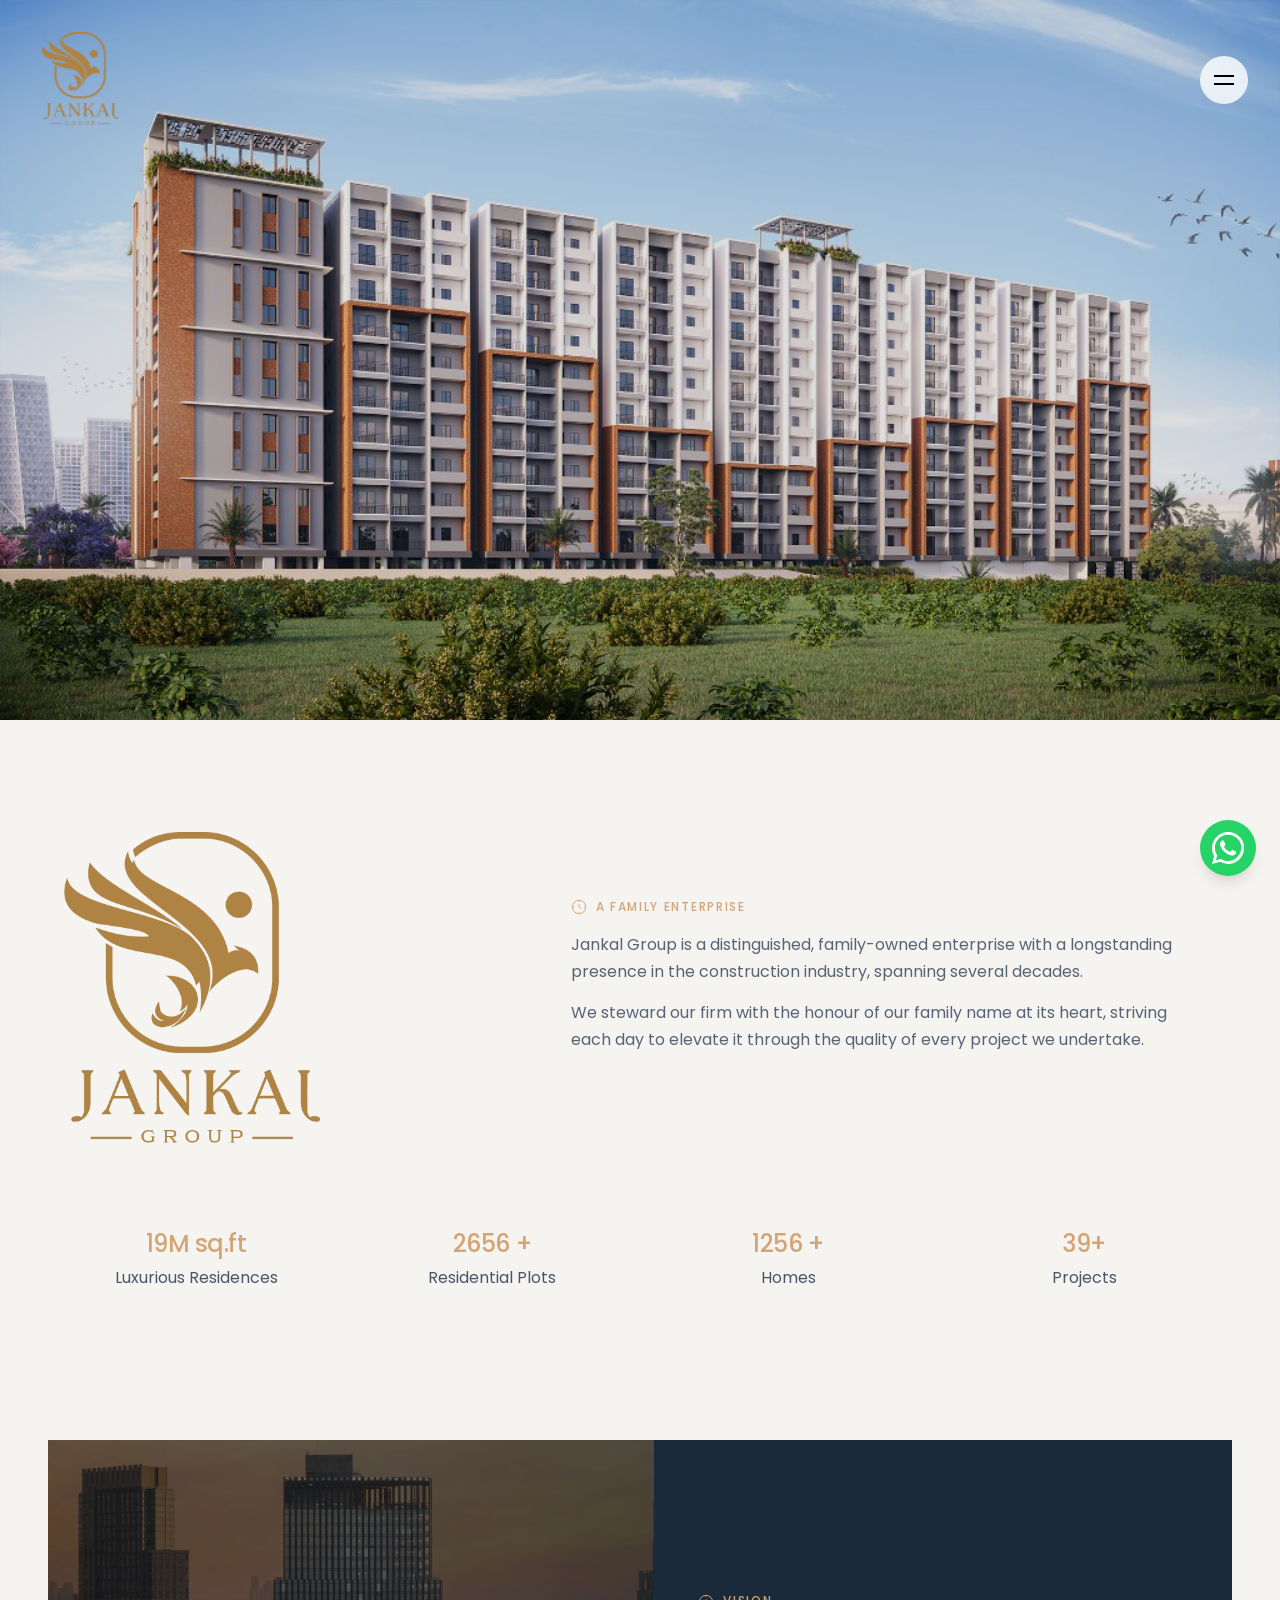
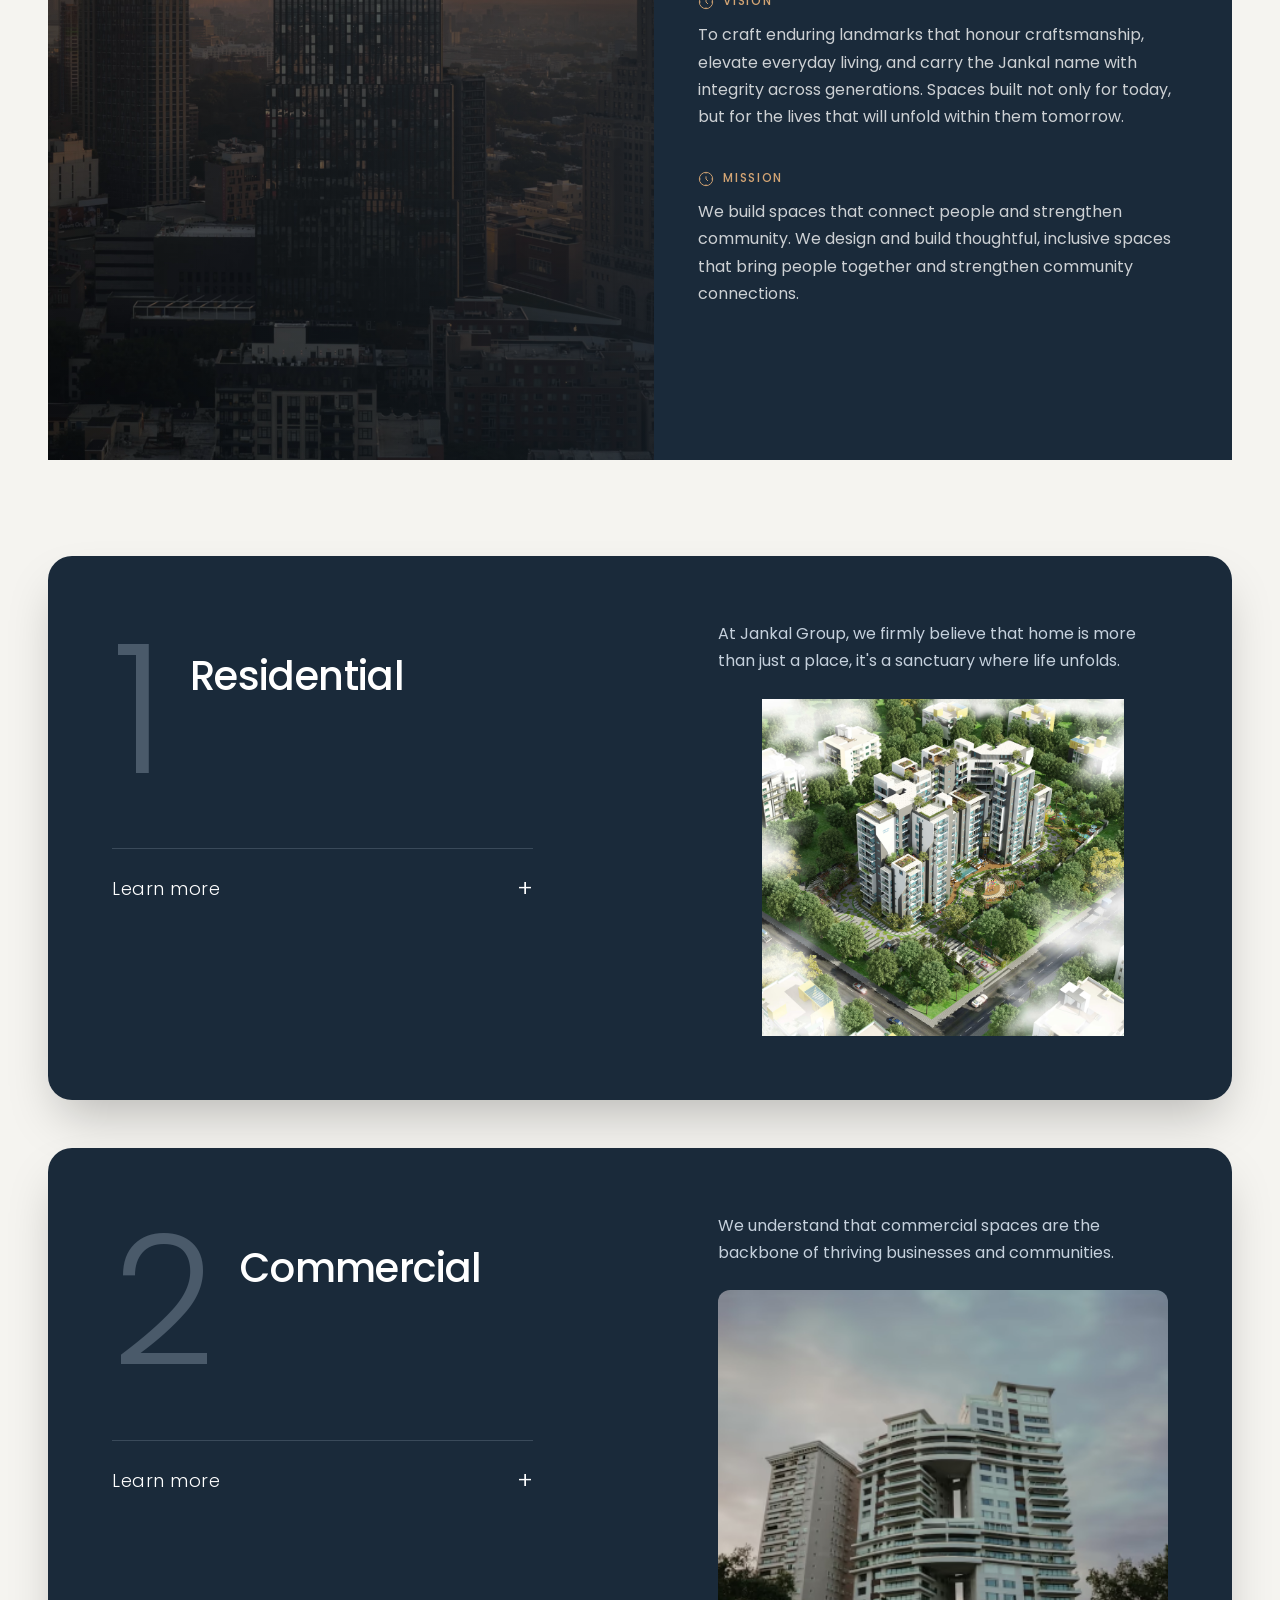
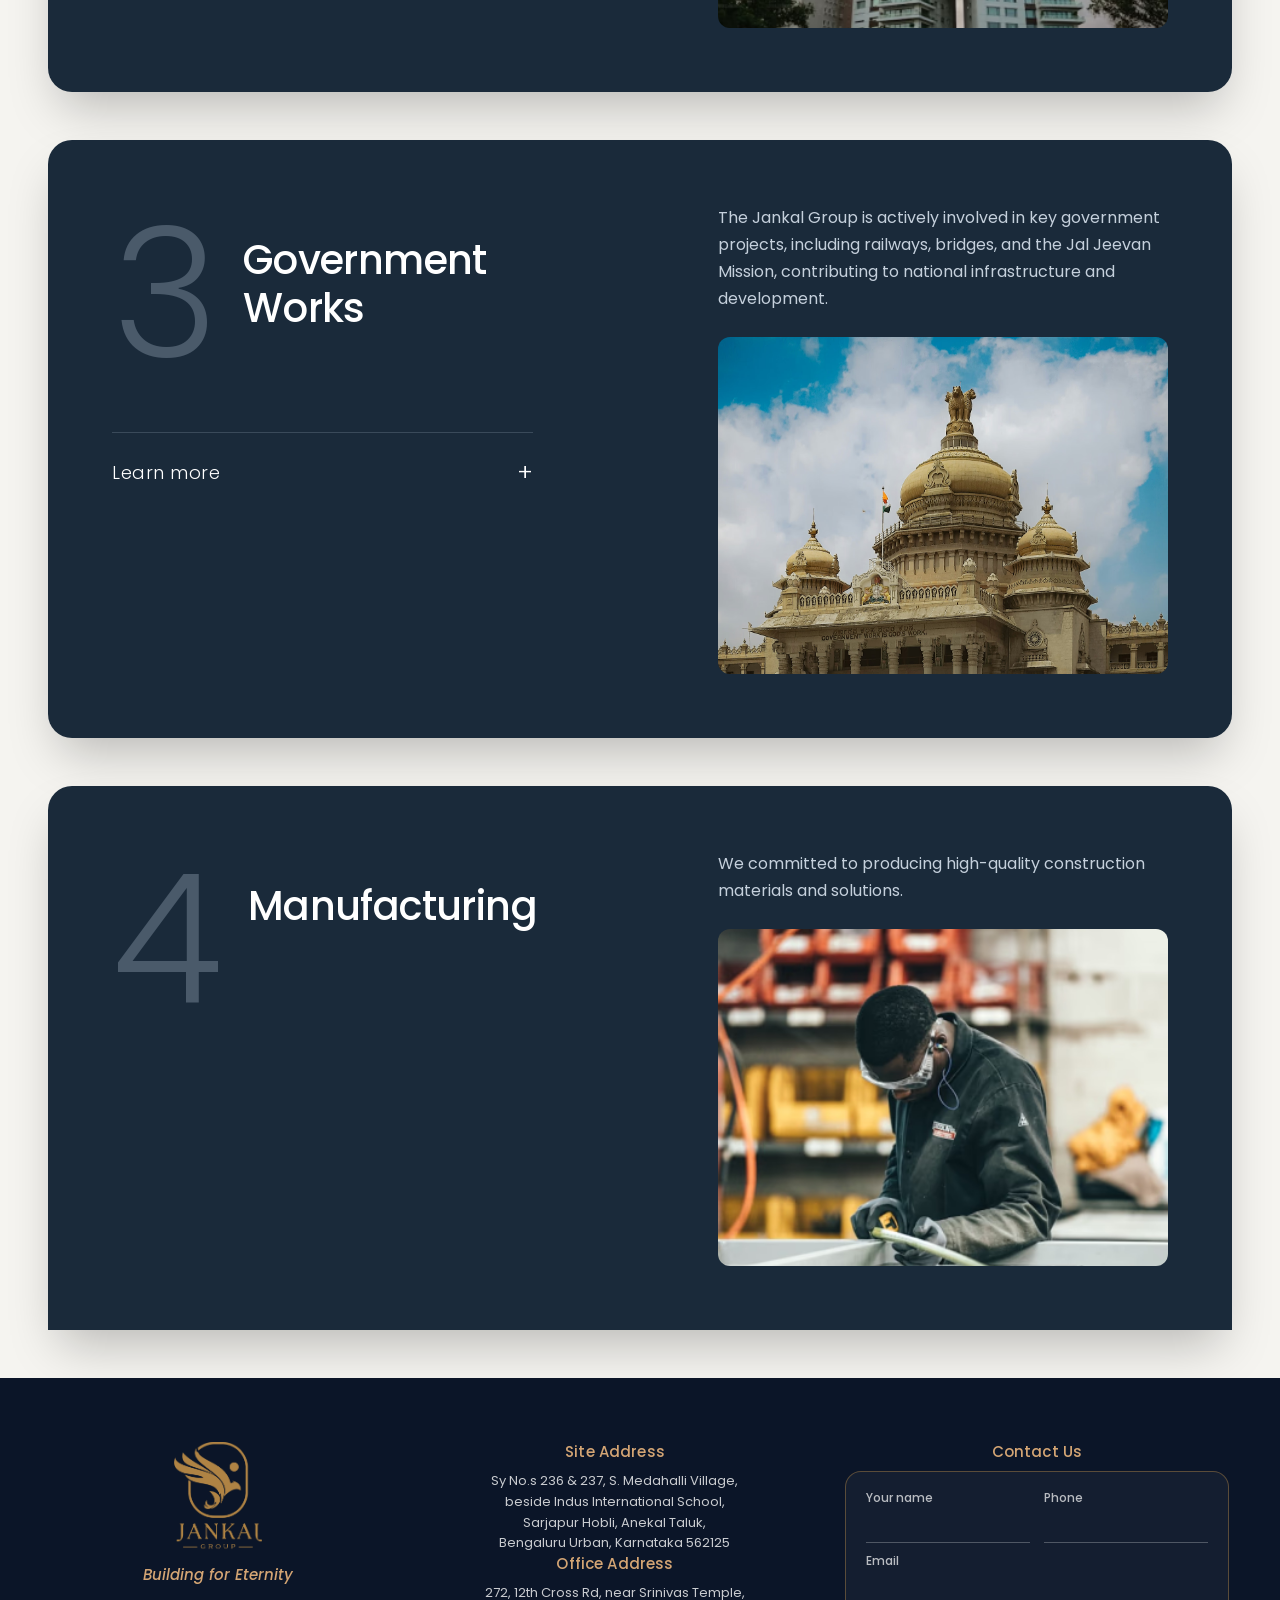
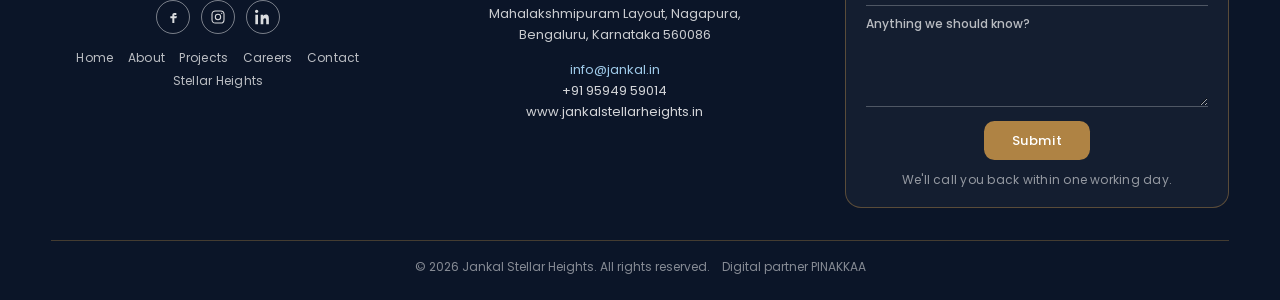
==== commit 80fcdabf: "s" ====
--- a/index.html
+++ b/index.html
@@ -1,8 +1,8 @@
-<!DOCTYPE html><!--wC0nXJYdxdx1HYzDVlxa8--><html lang="en"><head><meta charSet="utf-8"/><meta http-equiv="Cache-Control" content="no-cache, no-store, must-revalidate" />
+<!DOCTYPE html><!--wC0nXJYdxdx1HYzDVlxa8--><html class="jankal-type" lang="en"><head><meta charSet="utf-8"/><meta http-equiv="Cache-Control" content="no-cache, no-store, must-revalidate" />
 <meta http-equiv="Pragma" content="no-cache" />
 <meta http-equiv="Expires" content="0" />
 <meta name="jankal-static" content="1" />
-<meta name="viewport" content="width=device-width, initial-scale=1"/><link rel="preload" href="/_next/static/media/47fe1b7cd6e6ed85-s.p.855a563b.woff2" as="font" crossorigin="" type="font/woff2"/><link rel="preload" href="/_next/static/media/7ebf22b5a21034f8-s.p.d8bad3ab.woff2" as="font" crossorigin="" type="font/woff2"/><link rel="preload" href="/_next/static/media/8e6fa89aa22d24ec-s.p.3aec397d.woff2" as="font" crossorigin="" type="font/woff2"/><link rel="preload" href="/_next/static/media/a218039a3287bcfd-s.p.4a23d71b.woff2" as="font" crossorigin="" type="font/woff2"/><link rel="preload" href="/_next/static/media/c875c6f5d3e977ac-s.p.80fc2c9e.woff2" as="font" crossorigin="" type="font/woff2"/><link rel="preload" href="/_next/static/media/e2334d715941921e-s.p.d82a9aff.woff2" as="font" crossorigin="" type="font/woff2"/><link rel="preload" href="/_next/static/media/e41d5df559864f9e-s.p.380d09ea.woff2" as="font" crossorigin="" type="font/woff2"/><link rel="preload" href="/_next/static/media/f06bf9da926bae75-s.p.c68a79fb.woff2" as="font" crossorigin="" type="font/woff2"/><link rel="preload" as="image" href="/logo.png"/><link rel="preload" as="image" href="/vision-hero.avif"/><link rel="stylesheet" href="/_next/static/chunks/9b329ed0fe56e559.css" data-precedence="next"/><!-- purged next script preload --><!-- purged next script: 2408db8861534cd0.js --><!-- purged next script: e3c838b1b5004803.js --><!-- purged next script: 9ccad128ee45e4f6.js --><!-- purged next script: turbopack-ca7219acf858f759.js --><!-- purged next script: ff1a16fafef87110.js --><!-- purged next script: 247eb132b7f7b574.js --><!-- purged next script: 1c65f9b189d582fb.js --><!-- disabled home chunk fc87854efac71c85.js --><!-- disabled home chunk c6046838bae4ff24.js --><meta name="next-size-adjust" content=""/><title>Jankal Group</title><meta name="description" content="Jankal Group"/><link rel="icon" href="/favicon.ico?favicon.9116a471.ico" sizes="48x48" type="image/x-icon"/><!-- purged next script: a6dad97d9634a72d.js --><link rel="preconnect" href="https://fonts.googleapis.com"/><link rel="preconnect" href="https://fonts.gstatic.com" crossorigin/><link href="https://fonts.googleapis.com/css2?family=Cormorant+Garamond:ital,wght@0,300;0,400;0,500;1,300;1,400&family=Outfit:wght@300;400;500&display=swap" rel="stylesheet"/><style id="home-intro-style">
+<meta name="viewport" content="width=device-width, initial-scale=1"/><link rel="preload" as="image" href="/logo.png"/><link rel="preload" as="image" href="/vision-hero.avif"/><link rel="stylesheet" href="/_next/static/chunks/9b329ed0fe56e559.css" data-precedence="next"/><!-- purged next script preload --><!-- purged next script: 2408db8861534cd0.js --><!-- purged next script: e3c838b1b5004803.js --><!-- purged next script: 9ccad128ee45e4f6.js --><!-- purged next script: turbopack-ca7219acf858f759.js --><!-- purged next script: ff1a16fafef87110.js --><!-- purged next script: 247eb132b7f7b574.js --><!-- purged next script: 1c65f9b189d582fb.js --><!-- disabled home chunk fc87854efac71c85.js --><!-- disabled home chunk c6046838bae4ff24.js --><meta name="next-size-adjust" content=""/><title>Jankal Group</title><meta name="description" content="Jankal Group"/><link rel="icon" href="/favicon.ico?favicon.9116a471.ico" sizes="48x48" type="image/x-icon"/><!-- purged next script: a6dad97d9634a72d.js --><style id="home-intro-style">
 :root{
   --home-display:"Cormorant Garamond","Instrument Serif",Georgia,serif;
   --home-sans:"Outfit","Instrument Sans",system-ui,sans-serif;
@@ -24,6 +24,8 @@
     grid-template-columns:minmax(14rem,0.9fr) minmax(0,1.35fr);
     gap:clamp(3rem,6vw,5.5rem);
   }
+  .home-stats{grid-column:1 / -1}
+  .home-stat-label{white-space:nowrap}
 }
 .home-intro-brand{
   display:flex;
@@ -51,23 +53,33 @@
   .home-intro-copy{text-align:left}
 }
 .home-intro-title{
+  display:inline-flex;
+  align-items:center;
+  gap:0.55rem;
   margin:0 0 0.95rem;
-  font-family:var(--home-display)!important;
-  font-weight:300!important;
-  font-size:clamp(1.55rem,3vw,2.25rem)!important;
-  line-height:1.25!important;
-  letter-spacing:-0.02em!important;
-  color:#2b3a52!important;
+  color:#D4A574!important;
+  text-transform:uppercase;
+}
+.home-intro-title svg{
+  width:16px;
+  height:16px;
+  stroke:currentColor;
+  fill:none;
+  stroke-width:1.4;
+  flex:0 0 auto;
 }
 .home-intro-sub{
-  margin:0 0 clamp(1.6rem,3.5vw,2.25rem);
-  max-width:34rem;
+  margin:0 0 0.85rem;
+  max-width:38rem;
   font-family:var(--home-sans)!important;
   font-weight:300!important;
   font-size:clamp(0.92rem,1.2vw,1.05rem)!important;
   line-height:1.7!important;
   letter-spacing:0.01em;
   color:rgba(43,58,82,.78)!important;
+}
+.home-intro-copy .home-intro-sub:last-of-type{
+  margin-bottom:clamp(1.6rem,3.5vw,2.25rem);
 }
 @media (min-width:900px){
   .home-intro-sub{margin-left:0;margin-right:auto}
@@ -338,6 +350,44 @@
 .site-menu-links a.is-active{color:#fff}
 .site-menu-links a.is-active .site-menu-idx{color:rgba(255,255,255,.45)}
 .site-menu-links a.site-menu-accent{color:#fff}
+.site-menu-group{display:flex;flex-direction:column;border-bottom:1px solid rgba(255,255,255,.08)}
+.site-menu-links .site-menu-group > .site-menu-projects{border-bottom:none}
+.site-menu.open .site-menu-group:nth-child(3) > a{transition-delay:.3s}
+.site-menu.is-closing .site-menu-group:nth-child(3) > a{transition-delay:.08s}
+.site-menu-sub{
+  display:grid;
+  grid-template-rows:0fr;
+  opacity:0;
+  padding:0 0 0 2.5rem;
+  transition:grid-template-rows .42s cubic-bezier(.22,1,.36,1), opacity .32s ease, padding .42s cubic-bezier(.22,1,.36,1);
+}
+.site-menu-sub-clip{overflow:hidden;min-height:0}
+.site-menu-group:hover > .site-menu-sub,
+.site-menu-group:focus-within > .site-menu-sub,
+.site-menu-group.is-open > .site-menu-sub{
+  grid-template-rows:1fr;
+  opacity:1;
+  padding-bottom:.45rem;
+}
+.site-menu-links .site-menu-sub a,
+.site-menu.open .site-menu-links .site-menu-sub a{
+  font-size:1rem;font-weight:500;padding:.42rem 0;border-bottom:none;
+  color:rgba(255,255,255,.78);
+  opacity:0;
+  transform:translateY(-6px);
+  transition:color .2s ease, opacity .34s ease, transform .42s cubic-bezier(.22,1,.36,1), padding-left .2s ease;
+}
+.site-menu.open .site-menu-group:hover > .site-menu-sub a,
+.site-menu.open .site-menu-group:focus-within > .site-menu-sub a,
+.site-menu.open .site-menu-group.is-open > .site-menu-sub a{
+  opacity:1;
+  transform:none;
+}
+.site-menu.open .site-menu-group:hover > .site-menu-sub a:nth-child(2),
+.site-menu.open .site-menu-group:focus-within > .site-menu-sub a:nth-child(2),
+.site-menu.open .site-menu-group.is-open > .site-menu-sub a:nth-child(2){transition-delay:.06s}
+.site-menu-links .site-menu-sub a:hover,
+.site-menu-links .site-menu-sub a:focus-visible{color:#D4AF37}
 .site-menu-foot{
   margin:1.75rem 0 0;
   padding-top:1.25rem;
@@ -412,10 +462,10 @@
 @media (min-width:900px){
   .home-stats{
     grid-template-columns:repeat(4,minmax(0,1fr));
-    text-align:left;
-    justify-items:start;
-  }
-  .home-stat{align-items:flex-start}
+    text-align:center;
+    justify-items:center;
+  }
+  .home-stat{align-items:center;text-align:center}
 }
 .home-stat{
   display:flex;
@@ -424,21 +474,21 @@
   gap:0.55rem;
 }
 .home-stat-num{
-  font-family:var(--home-display),"Cormorant Garamond",Georgia,serif!important;
-  font-weight:400!important;
-  font-size:clamp(1.75rem,3.4vw,2.45rem)!important;
-  line-height:1!important;
-  letter-spacing:-0.03em!important;
+  font-weight:500!important;
+  font-size:var(--text-h4)!important;
+  line-height:1.2!important;
+  letter-spacing:-0.02em!important;
   color:#D4A574!important;
   font-variant-numeric:tabular-nums;
-  display:inline-block;
+  display:block;
+  white-space:nowrap;
 }
 .home-stat-label{
-  font-family:var(--home-sans),"Outfit",system-ui,sans-serif!important;
   font-weight:400!important;
-  font-size:clamp(0.68rem,0.9vw,0.78rem)!important;
-  letter-spacing:0.08em;
-  text-transform:uppercase;
+  font-size:var(--text-body)!important;
+  line-height:1.4!important;
+  letter-spacing:0;
+  text-transform:none;
   color:#2b3a52!important;
   opacity:.85;
 }
@@ -1381,18 +1431,19 @@
 .jk-footer-note.is-error{color:#F3B7A2}
 .jk-footer-note.is-success{color:var(--jk-gold-soft)}
 .jk-footer-legal{
-  display:flex;flex-direction:column;align-items:center;
-  text-align:center;gap:.25rem;padding-top:1.15rem;
+  display:flex;flex-direction:row;flex-wrap:nowrap;align-items:center;justify-content:center;
+  text-align:center;gap:.75rem;padding-top:1.15rem;
   font-size:.75rem;color:rgba(255,255,255,.5);
-}
-.jk-footer-legal p{margin:0}
+  white-space:nowrap;
+}
+.jk-footer-legal p{margin:0;white-space:nowrap}
 </style>
 
-</head><body class="instrument_sans_1ebed184-module__bblteq__variable instrument_serif_72bbfbb4-module__cRt5FG__variable poppins_85bd1f39-module___lhE-a__variable antialiased"><div hidden=""><!--$--><!--/$--></div><main class="relative min-h-screen w-full"><nav class="fixed top-0 left-0 right-0 z-50 flex items-center justify-between p-6 sm:p-8"><a class="relative block h-20 w-20 sm:h-24 sm:w-24" href="/"><img alt="Jankal Group Logo" decoding="async" data-nimg="fill" class="object-contain" style="position:absolute;height:100%;width:100%;left:0;top:0;right:0;bottom:0;color:transparent" src="/logo.png"/></a><button class="flex h-12 w-12 items-center justify-center rounded-full bg-white/80 backdrop-blur-sm transition-transform hover:scale-105 hover:bg-white" aria-label="Open menu"><div class="flex flex-col space-y-1.5"><span class="block h-0.5 w-5 bg-black"></span><span class="block h-0.5 w-5 bg-black"></span></div></button></nav><section class="home-hero" aria-label="Home banner">
-  <img class="home-hero__desktop" src="/assets/home-hero-desktop.jpg?v=2" alt="Stellar Heights by Jankal Group at twilight" width="1920" height="1080" decoding="async" fetchpriority="high" />
+<link rel="stylesheet" href="/assets/typography.css" id="jankal-type-sheet"/></head><body class="instrument_sans_1ebed184-module__bblteq__variable instrument_serif_72bbfbb4-module__cRt5FG__variable poppins_85bd1f39-module___lhE-a__variable antialiased"><div hidden=""><!--$--><!--/$--></div><main class="relative min-h-screen w-full"><nav class="fixed top-0 left-0 right-0 z-50 flex items-center justify-between p-6 sm:p-8"><a class="relative block h-20 w-20 sm:h-24 sm:w-24" href="/"><img alt="Jankal Group Logo" decoding="async" data-nimg="fill" class="object-contain" style="position:absolute;height:100%;width:100%;left:0;top:0;right:0;bottom:0;color:transparent" src="/logo.png"/></a><button class="flex h-12 w-12 items-center justify-center rounded-full bg-white/80 backdrop-blur-sm transition-transform hover:scale-105 hover:bg-white" aria-label="Open menu"><div class="flex flex-col space-y-1.5"><span class="block h-0.5 w-5 bg-black"></span><span class="block h-0.5 w-5 bg-black"></span></div></button></nav><section class="home-hero" aria-label="Home banner">
+  <img class="home-hero__desktop" src="/assets/stellar-hero-desktop.jpg" alt="Stellar Heights. Modern residences with spacious layouts in Sarjapur." width="1024" height="576" decoding="async" fetchpriority="high" />
   <div class="home-hero__shade" aria-hidden="true"></div>
   <div class="home-hero__mobile">
-    <img src="/assets/home-hero-mobile.jpg" alt="Stellar Heights by Jankal Group at twilight" width="819" height="1024" decoding="async" fetchpriority="high" />
+    <img src="/assets/stellar-hero-mobile.jpg" alt="Stellar Heights. Modern residences with spacious layouts in Sarjapur." width="819" height="1024" decoding="async" fetchpriority="high" />
   </div>
 </section><section class="home-intro-section" aria-label="About Jankal Group">
   <div class="home-intro-shell animate-fade-up">
@@ -1400,9 +1451,11 @@
       <img class="home-intro-logo" src="/logo.png" alt="Jankal Group Logo" />
     </div>
     <div class="home-intro-copy">
-      <h2 class="home-intro-title">Jankal Group is a distinguished, family-owned enterprise with a longstanding presence in the construction industry, spanning several decades.</h2>
-      <p class="home-intro-sub">We steward our firm with the honour of our family name at its heart, striving each day to elevate it through the quality of every project we undertake.</p>
-      <div class="home-stats" data-home-stats>
+      <h2 class="type-eyebrow home-intro-title"><svg viewBox="0 0 24 24" aria-hidden="true"><circle cx="12" cy="12" r="10"></circle><line x1="12" y1="8" x2="12" y2="12"></line><line x1="12" y1="12" x2="15" y2="15"></line><line x1="12" y1="2" x2="12" y2="4"></line><line x1="12" y1="20" x2="12" y2="22"></line><line x1="2" y1="12" x2="4" y2="12"></line><line x1="20" y1="12" x2="22" y2="12"></line></svg><span>A family enterprise</span></h2>
+      <p class="type-body home-intro-sub">Jankal Group is a distinguished, family-owned enterprise with a longstanding presence in the construction industry, spanning several decades.</p>
+      <p class="type-body home-intro-sub">We steward our firm with the honour of our family name at its heart, striving each day to elevate it through the quality of every project we undertake.</p>
+    </div>
+    <div class="home-stats" data-home-stats>
   <div class="home-stat">
     <span class="home-stat-num" data-home-stat>0</span>
     <span class="home-stat-label">Luxurious Residences</span>
@@ -1419,7 +1472,6 @@
     <span class="home-stat-num" data-home-stat>0</span>
     <span class="home-stat-label">Projects</span>
   </div>
-      </div>
     </div>
   </div>
 </section><section class="home-vm" id="home-vision-mission" aria-label="Vision and Mission">
@@ -1438,7 +1490,7 @@
       </div>
     </div>
   </div>
-</section><div class="home-sectors relative bg-[#F5F4F0]"><section class="sticky top-0 z-10 w-full bg-transparent px-6 py-4 sm:px-12 lg:px-12 lg:py-6"><div class="relative mx-auto w-full overflow-hidden rounded-2xl bg-[#1a2a3a] lg:rounded-3xl shadow-2xl"><div class="px-8 py-12 opacity-0 sm:px-12 lg:px-16 lg:py-16"><div class="grid grid-cols-1 gap-8 lg:grid-cols-12 lg:gap-8"><div class="lg:col-span-5"><div class="flex items-start gap-6 lg:gap-8"><span class="text-8xl font-light text-[#4a5a6a] sm:text-9xl lg:text-[180px] lg:leading-none">1</span><div class="flex flex-col"><h2 class="mt-4 text-xl font-normal text-white sm:text-2xl lg:mt-8 lg:text-3xl">Residential</h2></div></div><div class="mt-8 border-t border-[#3a4a5a] pt-6 lg:mt-12"><button class="flex w-full items-center justify-between text-left transition-all duration-300"><span class="text-base font-normal text-white sm:text-lg">Learn more</span><span class="text-2xl font-light text-white transition-transform duration-300 ">+</span></button><div class="overflow-hidden transition-all duration-500 ease-in-out max-h-0 opacity-0"><p class="text-base leading-relaxed text-[#a0b0c0] sm:text-lg lg:leading-relaxed">Our residential projects are meticulously designed to seamlessly integrate comfort, community, and creativity, forging vibrant neighbourhoods that instil a profound sense of belonging. Together, we are not simply constructing houses; we are fashioning a lifestyle that exalts the beauty of living well.</p></div></div></div><div class="flex flex-col lg:col-span-7"><div class="flex flex-col items-end"><div class="w-full max-w-[450px]"><p class="mb-6 text-lg font-normal leading-relaxed text-[#c5d0dc] sm:text-xl lg:mb-6 lg:text-xl lg:leading-relaxed">At Jankal Group, we firmly believe that home is more than just a place, it&#x27;s a sanctuary where life unfolds.</p></div><div class="relative aspect-4/3 w-full max-w-[450px] overflow-hidden rounded-xl"><img alt="Residential project aerial view" loading="lazy" decoding="async" data-nimg="fill" class="object-contain" style="position:absolute;height:100%;width:100%;left:0;top:0;right:0;bottom:0;color:transparent" src="/residential.avif"/></div></div></div></div></div></div></section><section class="sticky top-0 z-20 w-full bg-transparent px-6 py-4 sm:px-12 lg:px-12 lg:py-6"><div class="relative mx-auto w-full overflow-hidden rounded-2xl bg-[#1a2a3a] lg:rounded-3xl shadow-2xl"><div class="px-8 py-12 opacity-0 sm:px-12 lg:px-16 lg:py-16"><div class="grid grid-cols-1 gap-8 lg:grid-cols-12 lg:gap-8"><div class="lg:col-span-5"><div class="flex items-start gap-6 lg:gap-8"><span class="text-8xl font-light text-[#4a5a6a] sm:text-9xl lg:text-[180px] lg:leading-none">2</span><div class="flex flex-col"><h2 class="mt-4 text-xl font-normal text-white sm:text-2xl lg:mt-8 lg:text-3xl">Commercial</h2></div></div><div class="mt-8 border-t border-[#3a4a5a] pt-6 lg:mt-12"><button class="flex w-full items-center justify-between text-left transition-all duration-300"><span class="text-base font-normal text-white sm:text-lg">Learn more</span><span class="text-2xl font-light text-white transition-transform duration-300 ">+</span></button><div class="overflow-hidden transition-all duration-500 ease-in-out max-h-0 opacity-0"><p class="text-base leading-relaxed text-[#a0b0c0] sm:text-lg lg:leading-relaxed">Our commercial projects are designed to foster innovation, collaboration, and growth, creating environments that inspire productivity and connection. With a focus on sustainability and cutting-edge design, we aim to deliver exceptional spaces that  meet the needs of today.</p></div></div></div><div class="flex flex-col lg:col-span-7"><div class="flex flex-col items-end"><div class="w-full max-w-[450px]"><p class="mb-6 text-lg font-normal leading-relaxed text-[#c5d0dc] sm:text-xl lg:mb-6 lg:text-xl lg:leading-relaxed">We understand that commercial spaces are the backbone of thriving businesses and communities.</p></div><div class="relative aspect-4/3 w-full max-w-[450px] overflow-hidden rounded-xl"><img alt="Commercial building" loading="lazy" decoding="async" data-nimg="fill" class="object-cover" style="position:absolute;height:100%;width:100%;left:0;top:0;right:0;bottom:0;color:transparent" src="/commercial.avif"/></div></div></div></div></div></div></section><section class="sticky top-0 z-30 w-full bg-transparent px-6 py-4 sm:px-12 lg:px-12 lg:py-6"><div class="relative mx-auto w-full overflow-hidden rounded-2xl bg-[#1a2a3a] lg:rounded-3xl shadow-2xl"><div class="px-8 py-12 opacity-0 sm:px-12 lg:px-16 lg:py-16"><div class="grid grid-cols-1 gap-8 lg:grid-cols-12 lg:gap-8"><div class="lg:col-span-5"><div class="flex items-start gap-6 lg:gap-8"><span class="text-8xl font-light text-[#4a5a6a] sm:text-9xl lg:text-[180px] lg:leading-none">3</span><div class="flex flex-col"><h2 class="mt-4 text-xl font-normal text-white sm:text-2xl lg:mt-8 lg:text-3xl">Government Works</h2></div></div><div class="mt-8 border-t border-[#3a4a5a] pt-6 lg:mt-12"><button class="flex w-full items-center justify-between text-left transition-all duration-300"><span class="text-base font-normal text-white sm:text-lg">Learn more</span><span class="text-2xl font-light text-white transition-transform duration-300 ">+</span></button><div class="overflow-hidden transition-all duration-500 ease-in-out max-h-0 opacity-0"><p class="text-base leading-relaxed text-[#a0b0c0] sm:text-lg lg:leading-relaxed">Government projects like railways, bridges, and the Jal Jeevan Mission play a crucial role in shaping the future of our country. These initiatives strengthen connectivity, provide vital resources, and uplift entire regions, ensuring sustainable growth and better living standards for communities across the nation.</p></div></div></div><div class="flex flex-col lg:col-span-7"><div class="flex flex-col items-end"><div class="w-full max-w-[450px]"><p class="mb-6 text-lg font-normal leading-relaxed text-[#c5d0dc] sm:text-xl lg:mb-6 lg:text-xl lg:leading-relaxed">The Jankal Group is actively involved in key government projects, including railways, bridges, and the Jal Jeevan Mission, contributing to national infrastructure and development.</p></div><div class="relative aspect-4/3 w-full max-w-[450px] overflow-hidden rounded-xl"><img alt="Government building" loading="lazy" decoding="async" data-nimg="fill" class="object-cover" style="position:absolute;height:100%;width:100%;left:0;top:0;right:0;bottom:0;color:transparent" src="/government.avif"/></div></div></div></div></div></div></section><section class="sticky top-0 z-40 w-full bg-transparent px-6 py-4 sm:px-12 lg:px-12 lg:py-6"><div class="relative mx-auto w-full overflow-hidden rounded-t-2xl bg-[#1a2a3a] lg:rounded-t-3xl shadow-2xl"><div class="px-8 py-12 opacity-0 sm:px-12 lg:px-16 lg:py-16"><div class="grid grid-cols-1 gap-8 lg:grid-cols-12 lg:gap-8"><div class="lg:col-span-5"><div class="flex items-start gap-6 lg:gap-8"><span class="text-8xl font-light text-[#4a5a6a] sm:text-9xl lg:text-[180px] lg:leading-none">4</span><div class="flex flex-col"><h2 class="mt-4 text-xl font-normal text-white sm:text-2xl lg:mt-8 lg:text-3xl">Manufacturing</h2></div></div></div><div class="flex flex-col lg:col-span-7"><div class="flex flex-col items-end"><div class="w-full max-w-[450px]"><p class="mb-6 text-lg font-normal leading-relaxed text-[#c5d0dc] sm:text-xl lg:mb-6 lg:text-xl lg:leading-relaxed">We committed to producing high-quality construction materials and solutions.</p></div><div class="relative aspect-4/3 w-full max-w-[450px] overflow-hidden rounded-xl"><img alt="Manufacturing facility" loading="lazy" decoding="async" data-nimg="fill" class="object-cover" style="position:absolute;height:100%;width:100%;left:0;top:0;right:0;bottom:0;color:transparent" src="/manufacturing.avif"/></div></div></div></div></div></div></section></div>
+</section><div class="home-sectors relative bg-[#F5F4F0]"><section class="sticky top-0 z-10 w-full bg-transparent px-6 py-4 sm:px-12 lg:px-12 lg:py-6"><div class="relative mx-auto w-full overflow-hidden rounded-2xl bg-[#1a2a3a] lg:rounded-3xl shadow-2xl"><div class="px-8 py-12 opacity-0 sm:px-12 lg:px-16 lg:py-16"><div class="grid grid-cols-1 gap-8 lg:grid-cols-12 lg:gap-8"><div class="lg:col-span-5"><div class="flex items-start gap-6 lg:gap-8"><span class="text-8xl font-light text-[#4a5a6a] sm:text-9xl lg:text-[180px] lg:leading-none">1</span><div class="flex flex-col"><h2 class="type-h2 mt-4 text-xl font-normal text-white sm:text-2xl lg:mt-8 lg:text-3xl">Residential</h2></div></div><div class="mt-8 border-t border-[#3a4a5a] pt-6 lg:mt-12"><button class="flex w-full items-center justify-between text-left transition-all duration-300"><span class="text-base font-normal text-white sm:text-lg">Learn more</span><span class="text-2xl font-light text-white transition-transform duration-300 ">+</span></button><div class="overflow-hidden transition-all duration-500 ease-in-out max-h-0 opacity-0"><p class="text-base leading-relaxed text-[#a0b0c0] sm:text-lg lg:leading-relaxed">Our residential projects are meticulously designed to seamlessly integrate comfort, community, and creativity, forging vibrant neighbourhoods that instil a profound sense of belonging. Together, we are not simply constructing houses; we are fashioning a lifestyle that exalts the beauty of living well.</p></div></div></div><div class="flex flex-col lg:col-span-7"><div class="flex flex-col items-end"><div class="w-full max-w-[450px]"><p class="mb-6 text-lg font-normal leading-relaxed text-[#c5d0dc] sm:text-xl lg:mb-6 lg:text-xl lg:leading-relaxed">At Jankal Group, we firmly believe that home is more than just a place, it&#x27;s a sanctuary where life unfolds.</p></div><div class="relative aspect-4/3 w-full max-w-[450px] overflow-hidden rounded-xl"><img alt="Residential project aerial view" loading="lazy" decoding="async" data-nimg="fill" class="object-contain" style="position:absolute;height:100%;width:100%;left:0;top:0;right:0;bottom:0;color:transparent" src="/residential.avif"/></div></div></div></div></div></div></section><section class="sticky top-0 z-20 w-full bg-transparent px-6 py-4 sm:px-12 lg:px-12 lg:py-6"><div class="relative mx-auto w-full overflow-hidden rounded-2xl bg-[#1a2a3a] lg:rounded-3xl shadow-2xl"><div class="px-8 py-12 opacity-0 sm:px-12 lg:px-16 lg:py-16"><div class="grid grid-cols-1 gap-8 lg:grid-cols-12 lg:gap-8"><div class="lg:col-span-5"><div class="flex items-start gap-6 lg:gap-8"><span class="text-8xl font-light text-[#4a5a6a] sm:text-9xl lg:text-[180px] lg:leading-none">2</span><div class="flex flex-col"><h2 class="type-h2 mt-4 text-xl font-normal text-white sm:text-2xl lg:mt-8 lg:text-3xl">Commercial</h2></div></div><div class="mt-8 border-t border-[#3a4a5a] pt-6 lg:mt-12"><button class="flex w-full items-center justify-between text-left transition-all duration-300"><span class="text-base font-normal text-white sm:text-lg">Learn more</span><span class="text-2xl font-light text-white transition-transform duration-300 ">+</span></button><div class="overflow-hidden transition-all duration-500 ease-in-out max-h-0 opacity-0"><p class="text-base leading-relaxed text-[#a0b0c0] sm:text-lg lg:leading-relaxed">Our commercial projects are designed to foster innovation, collaboration, and growth, creating environments that inspire productivity and connection. With a focus on sustainability and cutting-edge design, we aim to deliver exceptional spaces that  meet the needs of today.</p></div></div></div><div class="flex flex-col lg:col-span-7"><div class="flex flex-col items-end"><div class="w-full max-w-[450px]"><p class="mb-6 text-lg font-normal leading-relaxed text-[#c5d0dc] sm:text-xl lg:mb-6 lg:text-xl lg:leading-relaxed">We understand that commercial spaces are the backbone of thriving businesses and communities.</p></div><div class="relative aspect-4/3 w-full max-w-[450px] overflow-hidden rounded-xl"><img alt="Commercial building" loading="lazy" decoding="async" data-nimg="fill" class="object-cover" style="position:absolute;height:100%;width:100%;left:0;top:0;right:0;bottom:0;color:transparent" src="/commercial.avif"/></div></div></div></div></div></div></section><section class="sticky top-0 z-30 w-full bg-transparent px-6 py-4 sm:px-12 lg:px-12 lg:py-6"><div class="relative mx-auto w-full overflow-hidden rounded-2xl bg-[#1a2a3a] lg:rounded-3xl shadow-2xl"><div class="px-8 py-12 opacity-0 sm:px-12 lg:px-16 lg:py-16"><div class="grid grid-cols-1 gap-8 lg:grid-cols-12 lg:gap-8"><div class="lg:col-span-5"><div class="flex items-start gap-6 lg:gap-8"><span class="text-8xl font-light text-[#4a5a6a] sm:text-9xl lg:text-[180px] lg:leading-none">3</span><div class="flex flex-col"><h2 class="type-h2 mt-4 text-xl font-normal text-white sm:text-2xl lg:mt-8 lg:text-3xl">Government Works</h2></div></div><div class="mt-8 border-t border-[#3a4a5a] pt-6 lg:mt-12"><button class="flex w-full items-center justify-between text-left transition-all duration-300"><span class="text-base font-normal text-white sm:text-lg">Learn more</span><span class="text-2xl font-light text-white transition-transform duration-300 ">+</span></button><div class="overflow-hidden transition-all duration-500 ease-in-out max-h-0 opacity-0"><p class="text-base leading-relaxed text-[#a0b0c0] sm:text-lg lg:leading-relaxed">Government projects like railways, bridges, and the Jal Jeevan Mission play a crucial role in shaping the future of our country. These initiatives strengthen connectivity, provide vital resources, and uplift entire regions, ensuring sustainable growth and better living standards for communities across the nation.</p></div></div></div><div class="flex flex-col lg:col-span-7"><div class="flex flex-col items-end"><div class="w-full max-w-[450px]"><p class="mb-6 text-lg font-normal leading-relaxed text-[#c5d0dc] sm:text-xl lg:mb-6 lg:text-xl lg:leading-relaxed">The Jankal Group is actively involved in key government projects, including railways, bridges, and the Jal Jeevan Mission, contributing to national infrastructure and development.</p></div><div class="relative aspect-4/3 w-full max-w-[450px] overflow-hidden rounded-xl"><img alt="Government building" loading="lazy" decoding="async" data-nimg="fill" class="object-cover" style="position:absolute;height:100%;width:100%;left:0;top:0;right:0;bottom:0;color:transparent" src="/government.avif"/></div></div></div></div></div></div></section><section class="sticky top-0 z-40 w-full bg-transparent px-6 py-4 sm:px-12 lg:px-12 lg:py-6"><div class="relative mx-auto w-full overflow-hidden rounded-t-2xl bg-[#1a2a3a] lg:rounded-t-3xl shadow-2xl"><div class="px-8 py-12 opacity-0 sm:px-12 lg:px-16 lg:py-16"><div class="grid grid-cols-1 gap-8 lg:grid-cols-12 lg:gap-8"><div class="lg:col-span-5"><div class="flex items-start gap-6 lg:gap-8"><span class="text-8xl font-light text-[#4a5a6a] sm:text-9xl lg:text-[180px] lg:leading-none">4</span><div class="flex flex-col"><h2 class="type-h2 mt-4 text-xl font-normal text-white sm:text-2xl lg:mt-8 lg:text-3xl">Manufacturing</h2></div></div></div><div class="flex flex-col lg:col-span-7"><div class="flex flex-col items-end"><div class="w-full max-w-[450px]"><p class="mb-6 text-lg font-normal leading-relaxed text-[#c5d0dc] sm:text-xl lg:mb-6 lg:text-xl lg:leading-relaxed">We committed to producing high-quality construction materials and solutions.</p></div><div class="relative aspect-4/3 w-full max-w-[450px] overflow-hidden rounded-xl"><img alt="Manufacturing facility" loading="lazy" decoding="async" data-nimg="fill" class="object-cover" style="position:absolute;height:100%;width:100%;left:0;top:0;right:0;bottom:0;color:transparent" src="/manufacturing.avif"/></div></div></div></div></div></div></section></div>
 <footer class="jk-footer" id="site-footer-contact">
   <div class="jk-footer-wrap">
     <div class="jk-footer-grid">
@@ -1462,14 +1514,14 @@
         </nav>
       </div>
       <div class="jk-footer-info">
-        <h4>Site Address</h4>
+        <h4 class="type-h4">Site Address</h4>
         <address>
           Sy No.s 236 &amp; 237, S. Medahalli Village,<br />
           beside Indus International School,<br />
           Sarjapur Hobli, Anekal Taluk,<br />
           Bengaluru Urban, Karnataka 562125
         </address>
-        <h4 class="jk-footer-h4-gap">Office Address</h4>
+        <h4 class="type-h4 jk-footer-h4-gap">Office Address</h4>
         <address>
           272, 12th Cross Rd, near Srinivas Temple,<br />
           Mahalakshmipuram Layout, Nagapura,<br />
@@ -1482,7 +1534,7 @@
         </div>
       </div>
       <div class="jk-footer-form">
-        <h4>Contact Us</h4>
+        <h4 class="type-h4">Contact Us</h4>
         <form class="jk-footer-formbox" action="#" method="post" novalidate data-jk-footer-form>
           <div class="jk-footer-row">
             <label>Your name
@@ -1610,12 +1662,13 @@
   if (window.__jankalSiteNavBooted) return;
   window.__jankalSiteNavBooted = true;
 
-  var MENU_INNER = '<div class="site-menu-panel"><button class="site-menu-close" type="button" id="siteMenuClose" aria-label="Close menu"><svg xmlns="http://www.w3.org/2000/svg" fill="none" viewBox="0 0 24 24" stroke-width="1.5" stroke="currentColor" aria-hidden="true"><path stroke-linecap="round" stroke-linejoin="round" d="M6 18L18 6M6 6l12 12"/></svg></button><p class="site-menu-kicker">Navigate</p><nav class="site-menu-links" id="siteMenuLinks"><a href="/"><span class="site-menu-idx">01</span><span>Home</span></a><a href="/about/"><span class="site-menu-idx">02</span><span>About</span></a><a href="/projects/"><span class="site-menu-idx">03</span><span>Projects</span></a><a href="/careers/"><span class="site-menu-idx">04</span><span>Careers</span></a><a href="/contact.html"><span class="site-menu-idx">05</span><span>Contact</span></a><a class="site-menu-accent" href="/steller.html"><span class="site-menu-idx">06</span><span>Stellar Heights</span></a></nav><p class="site-menu-foot">Jankal Group</p></div>';
+  var MENU_INNER = '<div class="site-menu-panel"><button class="site-menu-close" type="button" id="siteMenuClose" aria-label="Close menu"><svg xmlns="http://www.w3.org/2000/svg" fill="none" viewBox="0 0 24 24" stroke-width="1.5" stroke="currentColor" aria-hidden="true"><path stroke-linecap="round" stroke-linejoin="round" d="M6 18L18 6M6 6l12 12"/></svg></button><p class="site-menu-kicker">Navigate</p><nav class="site-menu-links" id="siteMenuLinks"><a href="/"><span class="site-menu-idx">01</span><span>Home</span></a><a href="/about/"><span class="site-menu-idx">02</span><span>About</span></a><div class="site-menu-group"><a class="site-menu-projects" href="/projects/"><span class="site-menu-idx">03</span><span>Projects</span></a><div class="site-menu-sub"><div class="site-menu-sub-clip"><a href="/steller.html">Ongoing project</a><a href="/projects/">Completed project</a></div></div></div><a href="/careers/"><span class="site-menu-idx">04</span><span>Careers</span></a><a href="/contact.html"><span class="site-menu-idx">05</span><span>Contact</span></a></nav><p class="site-menu-foot">Jankal Group</p></div>';
 
   function markActive(menu){
     var path = location.pathname.replace(/\/$/, "") || "/";
     menu.querySelectorAll(".site-menu-links a").forEach(function(a){
       a.classList.remove("is-active");
+      if (a.classList.contains("site-menu-projects")) return;
       var href = a.getAttribute("href") || "";
       var base = href.split("#")[0].replace(/\/$/, "") || "/";
       var label = (a.querySelector("span:last-child") || a).textContent.trim();
@@ -1636,12 +1689,11 @@
       nav.setAttribute("data-site-nav", "1");
       document.body.appendChild(nav);
     }
-    if (!nav.querySelector(".site-nav-burger-lines") || !nav.querySelector(".site-nav-contact")) {
+    if (!nav.querySelector(".site-nav-burger-lines") || nav.querySelector(".site-nav-contact")) {
       nav.innerHTML =
         '<a class="site-nav-logo" href="/" aria-label="Jankal Group home">' +
         '<img src="/logo.png" alt="Jankal Group Logo" /></a>' +
         '<div class="site-nav-actions">' +
-        '<a class="site-nav-contact" href="/contact.html">Contact</a>' +
         '<button class="site-nav-burger" type="button" id="siteNavBurger" aria-label="Open menu">' +
         '<span class="site-nav-burger-lines"><span></span><span></span></span></button>' +
         '</div>';
@@ -1654,10 +1706,10 @@
       menu.id = "siteMenu";
       document.body.appendChild(menu);
     }
-    if (menu.dataset.menuV !== "pages-v3" || !menu.querySelector(".site-menu-panel")) {
+    if (menu.dataset.menuV !== "pages-v5" || !menu.querySelector(".site-menu-panel")) {
       menu.className = "site-menu";
       menu.innerHTML = MENU_INNER;
-      menu.dataset.menuV = "pages-v3";
+      menu.dataset.menuV = "pages-v5";
       menu.dataset.bound = "";
     }
     menu.hidden = false;
@@ -1698,6 +1750,15 @@
       if (e.target === menu) closeMenu();
     });
     menu.querySelectorAll(".site-menu-links a").forEach(function(a){
+      if (a.classList.contains("site-menu-projects")) {
+        a.addEventListener("click", function(e){
+          e.preventDefault();
+          e.stopPropagation();
+          var fine = window.matchMedia("(hover: hover) and (pointer: fine)").matches;
+          if (!fine && a.parentElement) a.parentElement.classList.toggle("is-open");
+        });
+        return;
+      }
       a.addEventListener("click", closeMenu);
     });
   }
--- a/assets/typography.css
+++ b/assets/typography.css
@@ -0,0 +1,489 @@
+/* Jankal typography. One source of truth. Edit the tokens below to update the site. */
+
+@font-face {
+  font-family: "Jankal Poppins";
+  src: url("/assets/Poppins/Poppins-Light.ttf") format("truetype");
+  font-weight: 300;
+  font-style: normal;
+  font-display: swap;
+}
+@font-face {
+  font-family: "Jankal Poppins";
+  src: url("/assets/Poppins/Poppins-LightItalic.ttf") format("truetype");
+  font-weight: 300;
+  font-style: italic;
+  font-display: swap;
+}
+@font-face {
+  font-family: "Jankal Poppins";
+  src: url("/assets/Poppins/Poppins-Regular.ttf") format("truetype");
+  font-weight: 400;
+  font-style: normal;
+  font-display: swap;
+}
+@font-face {
+  font-family: "Jankal Poppins";
+  src: url("/assets/Poppins/Poppins-Italic.ttf") format("truetype");
+  font-weight: 400;
+  font-style: italic;
+  font-display: swap;
+}
+@font-face {
+  font-family: "Jankal Poppins";
+  src: url("/assets/Poppins/Poppins-Medium.ttf") format("truetype");
+  font-weight: 500;
+  font-style: normal;
+  font-display: swap;
+}
+@font-face {
+  font-family: "Jankal Poppins";
+  src: url("/assets/Poppins/Poppins-MediumItalic.ttf") format("truetype");
+  font-weight: 500;
+  font-style: italic;
+  font-display: swap;
+}
+@font-face {
+  font-family: "Jankal Poppins";
+  src: url("/assets/Poppins/Poppins-SemiBold.ttf") format("truetype");
+  font-weight: 600;
+  font-style: normal;
+  font-display: swap;
+}
+@font-face {
+  font-family: "Jankal Poppins";
+  src: url("/assets/Poppins/Poppins-SemiBoldItalic.ttf") format("truetype");
+  font-weight: 600;
+  font-style: italic;
+  font-display: swap;
+}
+@font-face {
+  font-family: "Jankal Poppins";
+  src: url("/assets/Poppins/Poppins-Bold.ttf") format("truetype");
+  font-weight: 700;
+  font-style: normal;
+  font-display: swap;
+}
+@font-face {
+  font-family: "Jankal Poppins";
+  src: url("/assets/Poppins/Poppins-BoldItalic.ttf") format("truetype");
+  font-weight: 700;
+  font-style: italic;
+  font-display: swap;
+}
+
+:root {
+  --font-heading: "Jankal Poppins", sans-serif;
+  --font-body: "Jankal Poppins", sans-serif;
+  --leading-h1: 1.12;
+  --leading-h2: 1.2;
+  --leading-h3: 1.25;
+  --leading-h4: 1.35;
+  --leading-body: 1.7;
+  --leading-ui: 1.4;
+  --tracking-h1: -0.02em;
+  --tracking-h2: -0.015em;
+  --tracking-h3: -0.01em;
+  --tracking-h4: -0.005em;
+  --tracking-eyebrow: 0.14em;
+  --tracking-button: 0.04em;
+
+  /* Mobile, below 640px */
+  --text-h1: 36px;
+  --text-h2: 29px;
+  --text-h3: 23px;
+  --text-h4: 20px;
+  --text-h5: 18px;
+  --text-h6: 14px;
+  --text-body-lg: 16px;
+  --text-body: 14px;
+  --text-body-sm: 13px;
+  --text-caption: 12px;
+  --text-nav: 13px;
+  --text-button: 13px;
+  --text-eyebrow: 10px;
+}
+
+@media (min-width: 640px) {
+  :root {
+    --text-h1: 44px;
+    --text-h2: 34px;
+    --text-h3: 26px;
+    --text-h4: 22px;
+    --text-h5: 19px;
+    --text-h6: 15px;
+    --text-body-lg: 17px;
+    --text-body: 15px;
+    --text-body-sm: 14px;
+    --text-caption: 12px;
+    --text-nav: 14px;
+    --text-button: 14px;
+    --text-eyebrow: 11px;
+  }
+}
+
+@media (min-width: 1024px) {
+  :root {
+    --text-h1: 56px;
+    --text-h2: 40px;
+    --text-h3: 30px;
+    --text-h4: 24px;
+    --text-h5: 20px;
+    --text-h6: 16px;
+    --text-body-lg: 18px;
+    --text-body: 16px;
+    --text-body-sm: 14px;
+    --text-caption: 12px;
+    --text-nav: 14px;
+    --text-button: 14px;
+    --text-eyebrow: 12px;
+  }
+}
+
+html.jankal-type,
+html.jankal-type body {
+  --serif: var(--font-heading);
+  --sans: var(--font-body);
+  --home-display: var(--font-heading);
+  --home-sans: var(--font-body);
+  --projects-display: var(--font-heading);
+  --projects-sans: var(--font-body);
+  --about-display: var(--font-heading);
+  --about-sans: var(--font-body);
+  --jk-serif: var(--font-heading);
+  --jk-sans: var(--font-body);
+  --font-instrument-serif: var(--font-heading);
+  --font-instrument-sans: var(--font-body);
+}
+
+/* Five class tokens beat older !important heading rules without touching layout. */
+html.jankal-type.jankal-type.jankal-type.jankal-type.jankal-type body,
+html.jankal-type.jankal-type.jankal-type.jankal-type.jankal-type body * {
+  font-family: var(--font-body) !important;
+}
+
+html.jankal-type.jankal-type.jankal-type.jankal-type.jankal-type body {
+  font-size: var(--text-body) !important;
+  font-weight: 400 !important;
+  line-height: var(--leading-body) !important;
+  font-synthesis: none;
+  -webkit-font-smoothing: antialiased;
+}
+
+html.jankal-type.jankal-type.jankal-type.jankal-type.jankal-type :is(h1, .type-h1),
+html.jankal-type.jankal-type.jankal-type.jankal-type.jankal-type :is(.careers-hero-brand, .contact-hero-brand, .projects-hero-title) {
+  font-family: var(--font-heading) !important;
+  font-size: var(--text-h1) !important;
+  font-weight: 400 !important;
+  line-height: var(--leading-h1) !important;
+  letter-spacing: var(--tracking-h1) !important;
+  max-width: 100%;
+  overflow-wrap: break-word;
+  white-space: normal !important;
+}
+
+html.jankal-type.jankal-type.jankal-type.jankal-type.jankal-type :is(h2, .type-h2),
+html.jankal-type.jankal-type.jankal-type.jankal-type.jankal-type :is(.h-serif, .careers-title, .contact-title, .project-feature-title, .apply-modal-title) {
+  font-family: var(--font-heading) !important;
+  font-size: var(--text-h2) !important;
+  font-weight: 500 !important;
+  line-height: var(--leading-h2) !important;
+  letter-spacing: var(--tracking-h2) !important;
+  max-width: 100%;
+  overflow-wrap: break-word;
+  white-space: normal !important;
+}
+
+html.jankal-type.jankal-type.jankal-type.jankal-type.jankal-type :is(h3, .type-h3) {
+  font-family: var(--font-heading) !important;
+  font-size: var(--text-h3) !important;
+  font-weight: 500 !important;
+  line-height: var(--leading-h3) !important;
+  letter-spacing: var(--tracking-h3) !important;
+  max-width: 100%;
+  overflow-wrap: break-word;
+  white-space: normal !important;
+}
+
+html.jankal-type.jankal-type.jankal-type.jankal-type.jankal-type :is(h4, .type-h4) {
+  font-family: var(--font-heading) !important;
+  font-size: var(--text-h4) !important;
+  font-weight: 500 !important;
+  line-height: var(--leading-h4) !important;
+  letter-spacing: var(--tracking-h4) !important;
+  max-width: 100%;
+  overflow-wrap: break-word;
+  white-space: normal !important;
+}
+
+html.jankal-type.jankal-type.jankal-type.jankal-type.jankal-type :is(h5, .type-h5) {
+  font-family: var(--font-heading) !important;
+  font-size: var(--text-h5) !important;
+  font-weight: 600 !important;
+  line-height: var(--leading-h4) !important;
+  letter-spacing: var(--tracking-h4) !important;
+  max-width: 100%;
+  overflow-wrap: break-word;
+}
+
+html.jankal-type.jankal-type.jankal-type.jankal-type.jankal-type :is(h6, .type-h6, .jk-footer-line) {
+  font-family: var(--font-heading) !important;
+  font-size: var(--text-h6) !important;
+  font-weight: 500 !important;
+  line-height: var(--leading-h4) !important;
+  letter-spacing: var(--tracking-h4) !important;
+  max-width: 100%;
+  overflow-wrap: break-word;
+}
+
+html.jankal-type.jankal-type.jankal-type.jankal-type.jankal-type :is(p, .type-body, li, dd, .home-vm-text, .about-mvp-copy, .about-logo-copy, blockquote) {
+  font-size: var(--text-body) !important;
+  font-weight: 400 !important;
+  line-height: var(--leading-body) !important;
+  letter-spacing: 0 !important;
+}
+
+html.jankal-type.jankal-type.jankal-type.jankal-type.jankal-type :is(
+  .type-body-lg,
+  .lead,
+  .careers-hero-lead,
+  .careers-sub,
+  .section-head p,
+  .intro__text .lead,
+  .about-commitment p
+) {
+  font-size: var(--text-body-lg) !important;
+  font-weight: 400 !important;
+  line-height: var(--leading-body) !important;
+  letter-spacing: 0 !important;
+}
+
+html.jankal-type.jankal-type.jankal-type.jankal-type.jankal-type .jk-footer-line {
+  font-size: var(--text-h6) !important;
+  font-weight: 500 !important;
+  line-height: var(--leading-h4) !important;
+  letter-spacing: var(--tracking-h4) !important;
+}
+
+html.jankal-type.jankal-type.jankal-type.jankal-type.jankal-type :is(
+  .type-body-sm,
+  address,
+  .jk-footer-legal,
+  .jk-footer-contact,
+  .about-founder-name
+) {
+  font-size: var(--text-body-sm) !important;
+  font-weight: 400 !important;
+  line-height: 1.65 !important;
+  letter-spacing: 0 !important;
+}
+
+html.jankal-type.jankal-type.jankal-type.jankal-type.jankal-type label {
+  font-size: var(--text-body-sm) !important;
+  font-weight: 500 !important;
+  line-height: var(--leading-ui) !important;
+  letter-spacing: 0 !important;
+}
+
+html.jankal-type.jankal-type.jankal-type.jankal-type.jankal-type :is(
+  .type-caption,
+  .jk-footer-note,
+  .hero__chip,
+  .about-founder-role,
+  .site-menu-foot,
+  figcaption,
+  .site-menu-idx
+) {
+  font-size: var(--text-caption) !important;
+  font-weight: 400 !important;
+  line-height: var(--leading-ui) !important;
+  letter-spacing: 0.02em !important;
+}
+
+html.jankal-type.jankal-type.jankal-type.jankal-type.jankal-type :is(
+  .type-nav,
+  .site-menu-links a,
+  .jk-footer-menu a
+) {
+  font-size: var(--text-nav) !important;
+  font-weight: 500 !important;
+  line-height: var(--leading-ui) !important;
+  letter-spacing: 0.01em !important;
+}
+
+html.jankal-type.jankal-type.jankal-type.jankal-type.jankal-type :is(
+  .type-button,
+  button,
+  .btn,
+  .jk-footer-submit,
+  input[type="submit"],
+  input[type="button"]
+) {
+  font-size: var(--text-button) !important;
+  font-weight: 500 !important;
+  line-height: var(--leading-ui) !important;
+  letter-spacing: var(--tracking-button) !important;
+}
+
+html.jankal-type.jankal-type.jankal-type.jankal-type.jankal-type :is(
+  .type-eyebrow,
+  .section-eyebrow,
+  .careers-kicker,
+  .contact-kicker,
+  .site-menu-kicker,
+  .about-hero-caption-kicker,
+  .about-logo-label,
+  .about-founders-head span,
+  .home-vm-label span,
+  .home-intro-title,
+  .about-mvp-label span,
+  .vm__eyebrow
+) {
+  font-size: var(--text-eyebrow) !important;
+  font-weight: 500 !important;
+  line-height: var(--leading-ui) !important;
+  letter-spacing: var(--tracking-eyebrow) !important;
+}
+
+html.jankal-type.jankal-type.jankal-type.jankal-type.jankal-type :is(
+  input[type="text"],
+  input[type="email"],
+  input[type="tel"],
+  input[type="search"],
+  input[type="url"],
+  textarea,
+  select
+) {
+  font-size: var(--text-body) !important;
+  font-weight: 400 !important;
+  line-height: 1.5 !important;
+  letter-spacing: 0 !important;
+}
+
+html.jankal-type.jankal-type.jankal-type.jankal-type.jankal-type strong,
+html.jankal-type.jankal-type.jankal-type.jankal-type.jankal-type b {
+  font-weight: 700 !important;
+}
+
+html.jankal-type.jankal-type.jankal-type.jankal-type.jankal-type :is(h1, h2, h3, h4, h5, h6) em {
+  font-style: italic !important;
+}
+
+/* Footer stays smaller than page headings and body copy. */
+html.jankal-type.jankal-type.jankal-type.jankal-type.jankal-type .jk-footer h4 {
+  font-size: 15px !important;
+  font-weight: 500 !important;
+  line-height: 1.35 !important;
+  letter-spacing: 0.01em !important;
+}
+html.jankal-type.jankal-type.jankal-type.jankal-type.jankal-type .jk-footer .jk-footer-line {
+  font-size: 15px !important;
+  font-weight: 500 !important;
+  font-style: italic !important;
+  line-height: 1.4 !important;
+  letter-spacing: 0 !important;
+}
+html.jankal-type.jankal-type.jankal-type.jankal-type.jankal-type .jk-footer address,
+html.jankal-type.jankal-type.jankal-type.jankal-type.jankal-type .jk-footer .jk-footer-contact,
+html.jankal-type.jankal-type.jankal-type.jankal-type.jankal-type .jk-footer .jk-footer-contact a {
+  font-size: 13px !important;
+  font-weight: 400 !important;
+  line-height: 1.6 !important;
+  letter-spacing: 0 !important;
+}
+html.jankal-type.jankal-type.jankal-type.jankal-type.jankal-type .jk-footer .jk-footer-menu a {
+  font-size: 12px !important;
+  font-weight: 400 !important;
+  line-height: 1.4 !important;
+  letter-spacing: 0.02em !important;
+}
+html.jankal-type.jankal-type.jankal-type.jankal-type.jankal-type .jk-footer label {
+  font-size: 12px !important;
+  font-weight: 500 !important;
+  line-height: 1.4 !important;
+}
+html.jankal-type.jankal-type.jankal-type.jankal-type.jankal-type .jk-footer input,
+html.jankal-type.jankal-type.jankal-type.jankal-type.jankal-type .jk-footer textarea {
+  font-size: 13px !important;
+  font-weight: 400 !important;
+  line-height: 1.45 !important;
+}
+html.jankal-type.jankal-type.jankal-type.jankal-type.jankal-type .jk-footer .jk-footer-submit {
+  font-size: 13px !important;
+  font-weight: 500 !important;
+  line-height: 1.4 !important;
+}
+html.jankal-type.jankal-type.jankal-type.jankal-type.jankal-type .jk-footer .jk-footer-note {
+  font-size: 12px !important;
+  font-weight: 400 !important;
+  line-height: 1.5 !important;
+}
+html.jankal-type.jankal-type.jankal-type.jankal-type.jankal-type .jk-footer .jk-footer-legal,
+html.jankal-type.jankal-type.jankal-type.jankal-type.jankal-type .jk-footer .jk-footer-legal p {
+  font-size: 12px !important;
+  font-weight: 400 !important;
+  line-height: 1.4 !important;
+  white-space: nowrap !important;
+}
+@media (max-width: 720px) {
+  html.jankal-type.jankal-type.jankal-type.jankal-type.jankal-type .jk-footer .jk-footer-legal,
+  html.jankal-type.jankal-type.jankal-type.jankal-type.jankal-type .jk-footer .jk-footer-legal p {
+    font-size: clamp(8px, 2.35vw, 12px) !important;
+  }
+}
+
+/* Stellar page: heading, subheading, and description stay distinct and smaller. */
+html.jankal-type.jankal-type.jankal-type.jankal-type.jankal-type main#top h2,
+html.jankal-type.jankal-type.jankal-type.jankal-type.jankal-type main#top .h-serif {
+  font-size: 24px !important;
+  font-weight: 500 !important;
+  line-height: 1.25 !important;
+  letter-spacing: -0.01em !important;
+}
+html.jankal-type.jankal-type.jankal-type.jankal-type.jankal-type main#top h3,
+html.jankal-type.jankal-type.jankal-type.jankal-type.jankal-type main#top summary {
+  font-size: 17px !important;
+  font-weight: 500 !important;
+  line-height: 1.35 !important;
+  letter-spacing: 0 !important;
+}
+html.jankal-type.jankal-type.jankal-type.jankal-type.jankal-type main#top p,
+html.jankal-type.jankal-type.jankal-type.jankal-type.jankal-type main#top li,
+html.jankal-type.jankal-type.jankal-type.jankal-type.jankal-type main#top .lead,
+html.jankal-type.jankal-type.jankal-type.jankal-type.jankal-type main#top .section-head p {
+  font-size: 14px !important;
+  font-weight: 400 !important;
+  line-height: 1.65 !important;
+  letter-spacing: 0 !important;
+}
+@media (min-width: 640px) {
+  html.jankal-type.jankal-type.jankal-type.jankal-type.jankal-type main#top h2,
+  html.jankal-type.jankal-type.jankal-type.jankal-type.jankal-type main#top .h-serif {
+    font-size: 26px !important;
+  }
+  html.jankal-type.jankal-type.jankal-type.jankal-type.jankal-type main#top h3,
+  html.jankal-type.jankal-type.jankal-type.jankal-type.jankal-type main#top summary {
+    font-size: 18px !important;
+  }
+  html.jankal-type.jankal-type.jankal-type.jankal-type.jankal-type main#top p,
+  html.jankal-type.jankal-type.jankal-type.jankal-type.jankal-type main#top li,
+  html.jankal-type.jankal-type.jankal-type.jankal-type.jankal-type main#top .lead,
+  html.jankal-type.jankal-type.jankal-type.jankal-type.jankal-type main#top .section-head p {
+    font-size: 15px !important;
+  }
+}
+@media (min-width: 1024px) {
+  html.jankal-type.jankal-type.jankal-type.jankal-type.jankal-type main#top h2,
+  html.jankal-type.jankal-type.jankal-type.jankal-type.jankal-type main#top .h-serif {
+    font-size: 30px !important;
+  }
+  html.jankal-type.jankal-type.jankal-type.jankal-type.jankal-type main#top h3,
+  html.jankal-type.jankal-type.jankal-type.jankal-type.jankal-type main#top summary {
+    font-size: 20px !important;
+  }
+  html.jankal-type.jankal-type.jankal-type.jankal-type.jankal-type main#top p,
+  html.jankal-type.jankal-type.jankal-type.jankal-type.jankal-type main#top li,
+  html.jankal-type.jankal-type.jankal-type.jankal-type.jankal-type main#top .lead,
+  html.jankal-type.jankal-type.jankal-type.jankal-type.jankal-type main#top .section-head p {
+    font-size: 15px !important;
+  }
+}
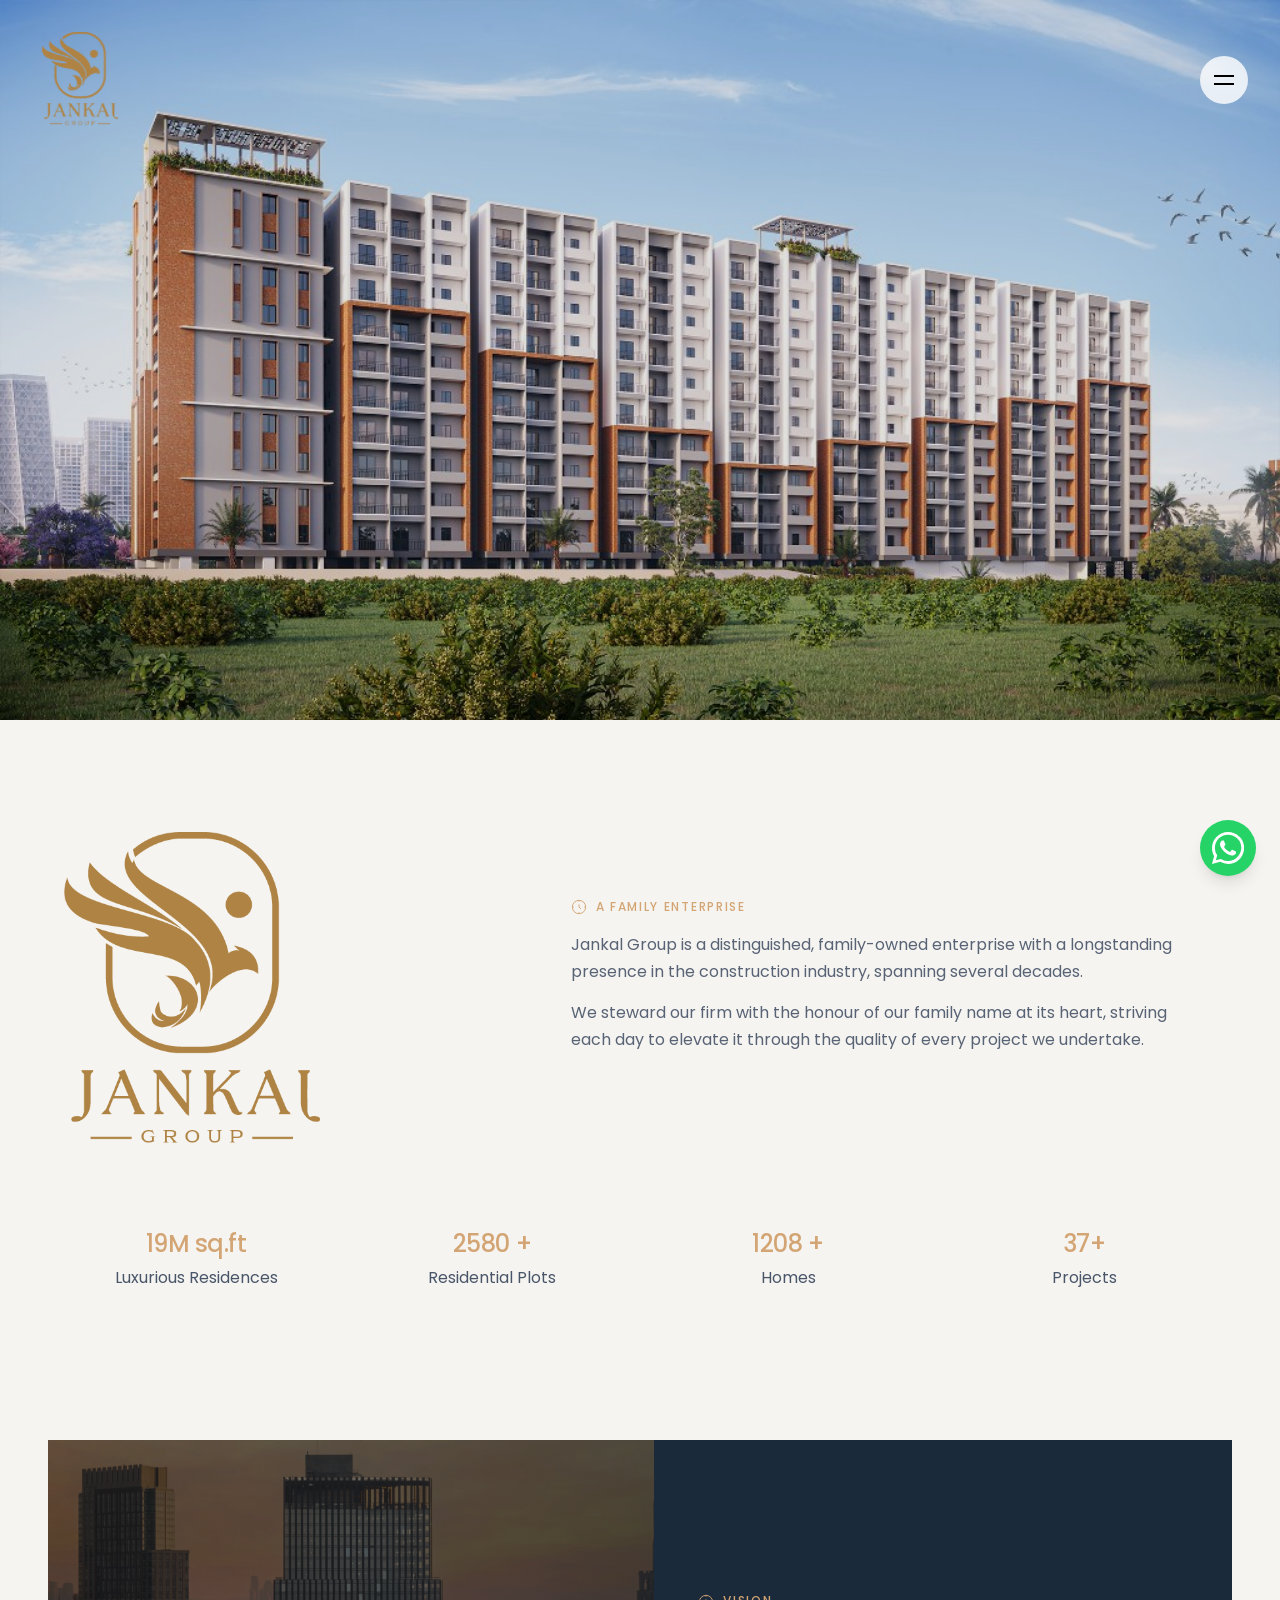
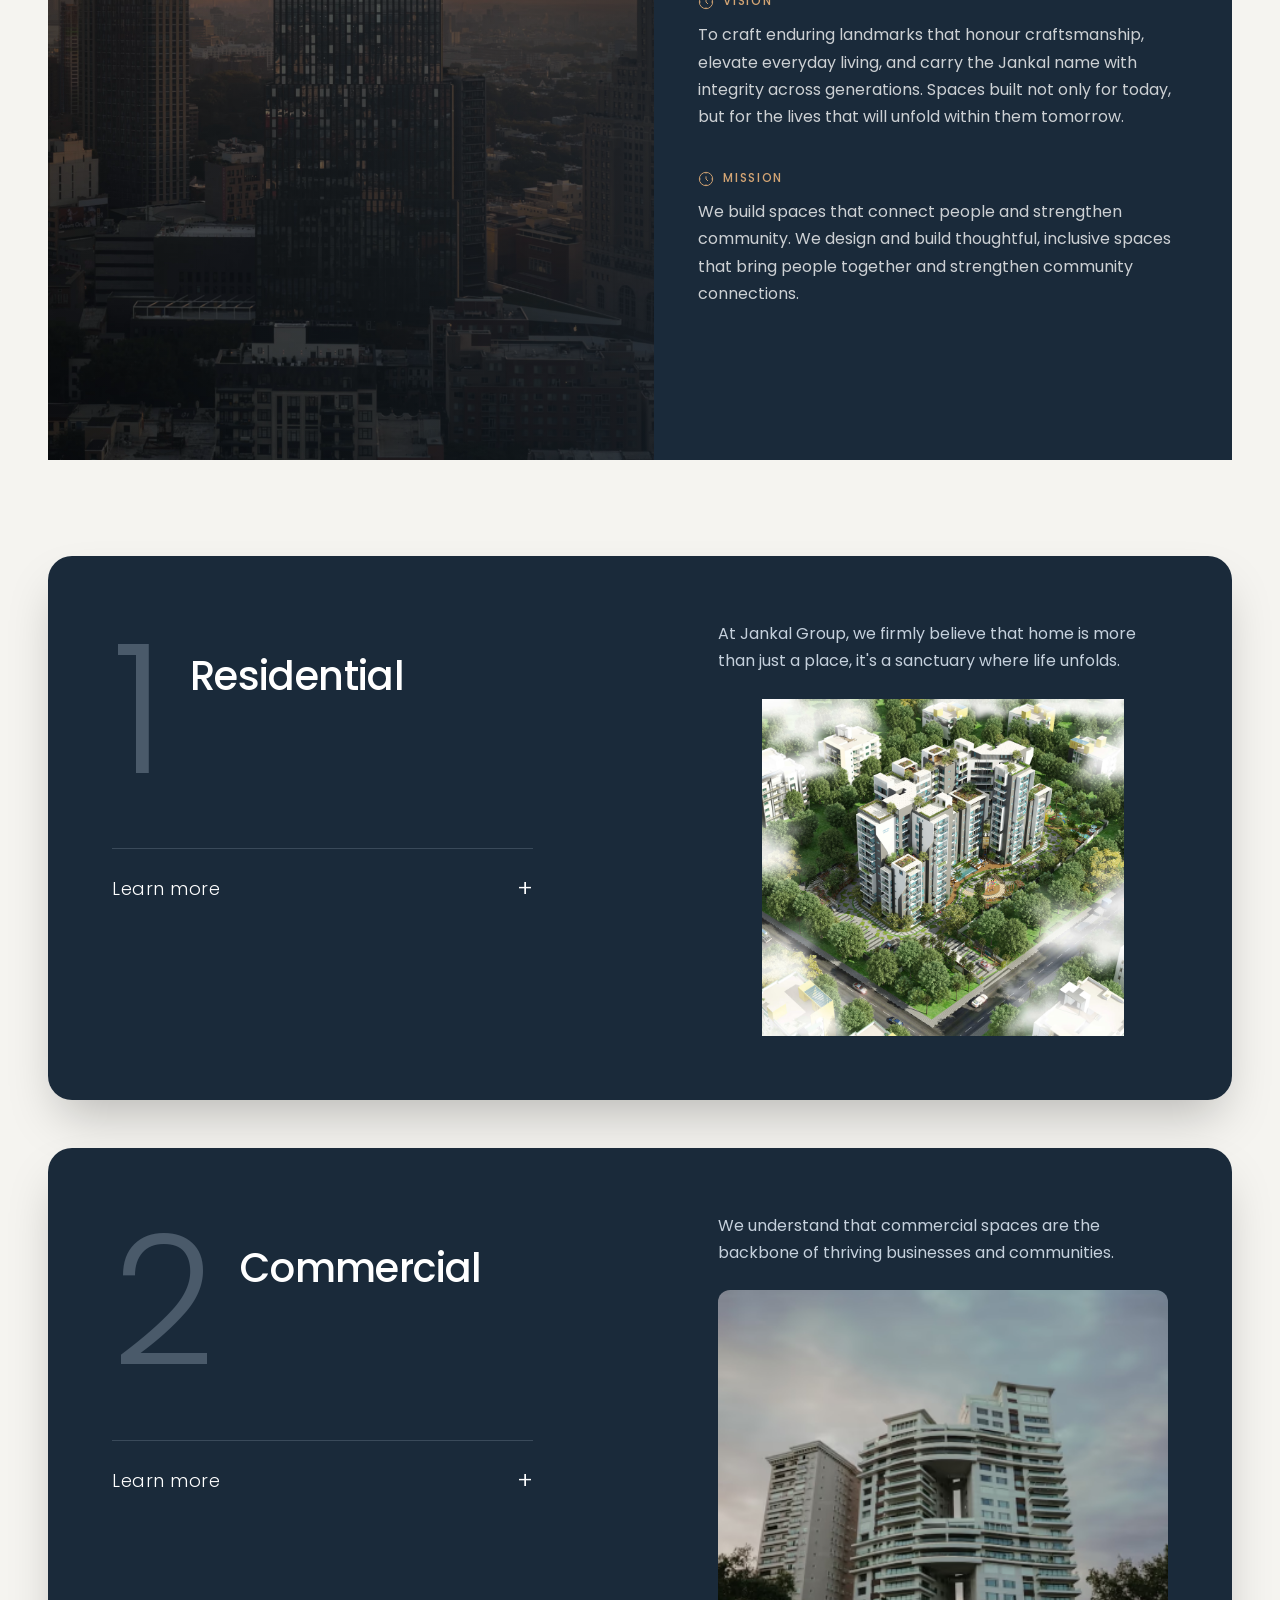
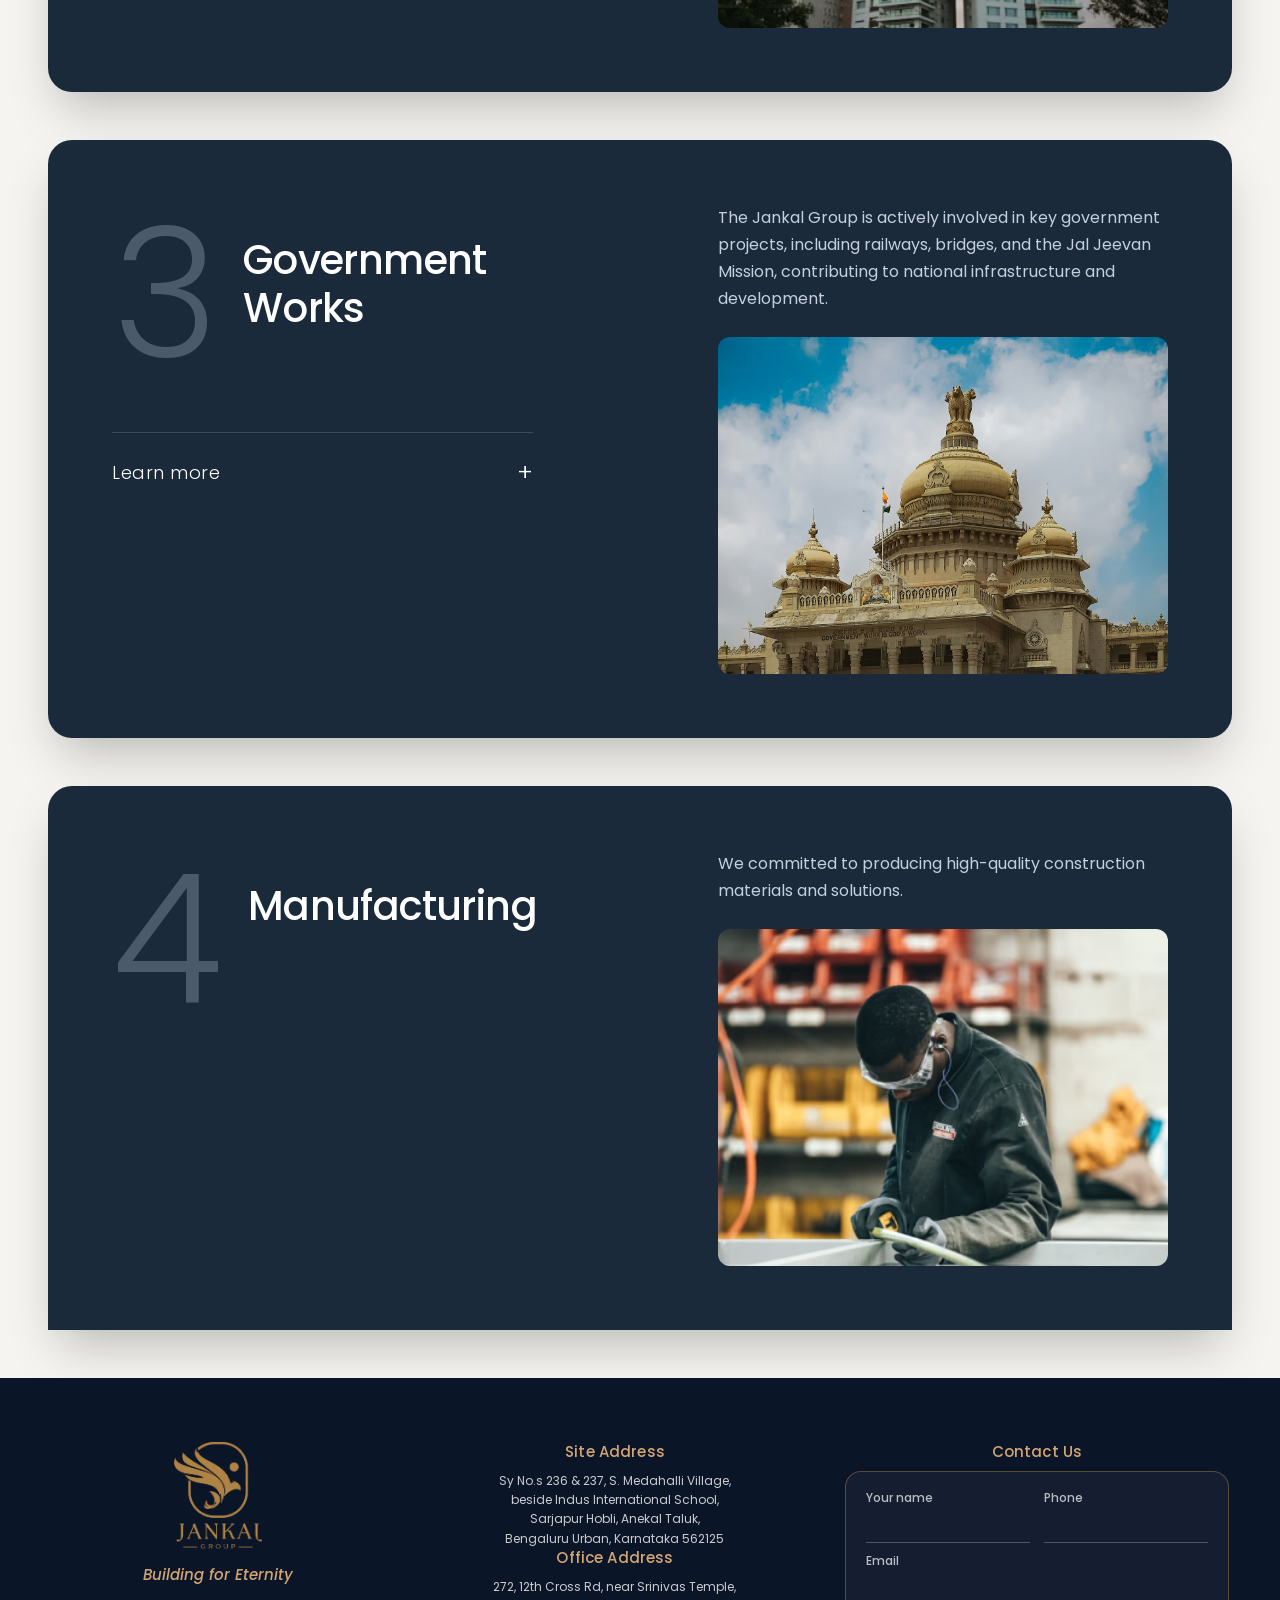
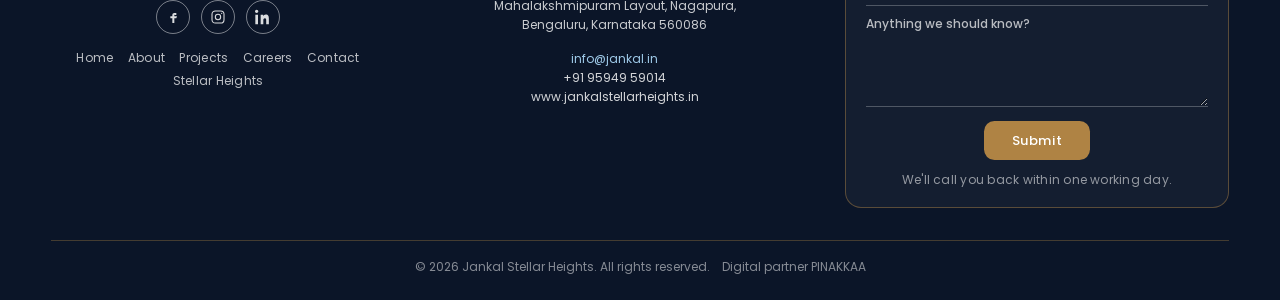
==== commit 7c2935c4: "s" ====
--- a/index.html
+++ b/index.html
@@ -1516,16 +1516,16 @@
       <div class="jk-footer-info">
         <h4 class="type-h4">Site Address</h4>
         <address>
-          Sy No.s 236 &amp; 237, S. Medahalli Village,<br />
+          <a href="https://www.google.com/maps/place/JANKAL+STELLAR+HEIGHTS/@12.8333587,77.7768976,17z/data=!4m6!3m5!1s0x3bae73003563c8a7:0xced49a6a47dc62fa!8m2!3d12.8333587!4d77.7768976!16s%2Fg%2F11x2x07p5t" target="_blank" rel="noopener noreferrer">Sy No.s 236 &amp; 237, S. Medahalli Village,<br />
           beside Indus International School,<br />
           Sarjapur Hobli, Anekal Taluk,<br />
-          Bengaluru Urban, Karnataka 562125
+          Bengaluru Urban, Karnataka 562125</a>
         </address>
         <h4 class="type-h4 jk-footer-h4-gap">Office Address</h4>
         <address>
-          272, 12th Cross Rd, near Srinivas Temple,<br />
+          <a href="https://www.google.com/maps/place/JANKAL+group+Head+office/@13.0081162,77.5470812,17z/data=!4m6!3m5!1s0x3bae3d002242b4df:0xbe08ff4ecacc6b58!8m2!3d13.0081162!4d77.5470812!16s%2Fg%2F11w8thzg5c" target="_blank" rel="noopener noreferrer">272, 12th Cross Rd, near Srinivas Temple,<br />
           Mahalakshmipuram Layout, Nagapura,<br />
-          Bengaluru, Karnataka 560086
+          Bengaluru, Karnataka 560086</a>
         </address>
         <div class="jk-footer-contact">
           <a href="mailto:info@jankal.in">info@jankal.in</a><br />
@@ -1662,7 +1662,7 @@
   if (window.__jankalSiteNavBooted) return;
   window.__jankalSiteNavBooted = true;
 
-  var MENU_INNER = '<div class="site-menu-panel"><button class="site-menu-close" type="button" id="siteMenuClose" aria-label="Close menu"><svg xmlns="http://www.w3.org/2000/svg" fill="none" viewBox="0 0 24 24" stroke-width="1.5" stroke="currentColor" aria-hidden="true"><path stroke-linecap="round" stroke-linejoin="round" d="M6 18L18 6M6 6l12 12"/></svg></button><p class="site-menu-kicker">Navigate</p><nav class="site-menu-links" id="siteMenuLinks"><a href="/"><span class="site-menu-idx">01</span><span>Home</span></a><a href="/about/"><span class="site-menu-idx">02</span><span>About</span></a><div class="site-menu-group"><a class="site-menu-projects" href="/projects/"><span class="site-menu-idx">03</span><span>Projects</span></a><div class="site-menu-sub"><div class="site-menu-sub-clip"><a href="/steller.html">Ongoing project</a><a href="/projects/">Completed project</a></div></div></div><a href="/careers/"><span class="site-menu-idx">04</span><span>Careers</span></a><a href="/contact.html"><span class="site-menu-idx">05</span><span>Contact</span></a></nav><p class="site-menu-foot">Jankal Group</p></div>';
+  var MENU_INNER = '<div class="site-menu-panel"><button class="site-menu-close" type="button" id="siteMenuClose" aria-label="Close menu"><svg xmlns="http://www.w3.org/2000/svg" fill="none" viewBox="0 0 24 24" stroke-width="1.5" stroke="currentColor" aria-hidden="true"><path stroke-linecap="round" stroke-linejoin="round" d="M6 18L18 6M6 6l12 12"/></svg></button><p class="site-menu-kicker">Navigate</p><nav class="site-menu-links" id="siteMenuLinks"><a href="/"><span class="site-menu-idx">01</span><span>Home</span></a><a href="/about/"><span class="site-menu-idx">02</span><span>About</span></a><div class="site-menu-group"><a class="site-menu-projects" href="/projects/"><span class="site-menu-idx">03</span><span>Projects</span></a><div class="site-menu-sub"><div class="site-menu-sub-clip"><a href="/steller.html">Ongoing project</a><a href="/projects/">Completed project</a></div></div></div><a href="/careers/"><span class="site-menu-idx">04</span><span>Careers</span></a><a href="/contact.html"><span class="site-menu-idx">05</span><span>Contact</span></a><a href="/steller.html"><span class="site-menu-idx">06</span><span>Stellar Heights</span></a></nav><p class="site-menu-foot">Jankal Group</p></div>';
 
   function markActive(menu){
     var path = location.pathname.replace(/\/$/, "") || "/";
@@ -1706,10 +1706,10 @@
       menu.id = "siteMenu";
       document.body.appendChild(menu);
     }
-    if (menu.dataset.menuV !== "pages-v5" || !menu.querySelector(".site-menu-panel")) {
+    if (menu.dataset.menuV !== "pages-v6" || !menu.querySelector(".site-menu-panel")) {
       menu.className = "site-menu";
       menu.innerHTML = MENU_INNER;
-      menu.dataset.menuV = "pages-v5";
+      menu.dataset.menuV = "pages-v6";
       menu.dataset.bound = "";
     }
     menu.hidden = false;
--- a/assets/typography.css
+++ b/assets/typography.css
@@ -383,12 +383,17 @@
   letter-spacing: 0 !important;
 }
 html.jankal-type.jankal-type.jankal-type.jankal-type.jankal-type .jk-footer address,
+html.jankal-type.jankal-type.jankal-type.jankal-type.jankal-type .jk-footer address a,
 html.jankal-type.jankal-type.jankal-type.jankal-type.jankal-type .jk-footer .jk-footer-contact,
 html.jankal-type.jankal-type.jankal-type.jankal-type.jankal-type .jk-footer .jk-footer-contact a {
-  font-size: 13px !important;
+  font-size: 12px !important;
   font-weight: 400 !important;
   line-height: 1.6 !important;
   letter-spacing: 0 !important;
+}
+html.jankal-type.jankal-type.jankal-type.jankal-type.jankal-type .jk-footer address a {
+  color: rgba(255,255,255,.78) !important;
+  text-decoration: none !important;
 }
 html.jankal-type.jankal-type.jankal-type.jankal-type.jankal-type .jk-footer .jk-footer-menu a {
   font-size: 12px !important;
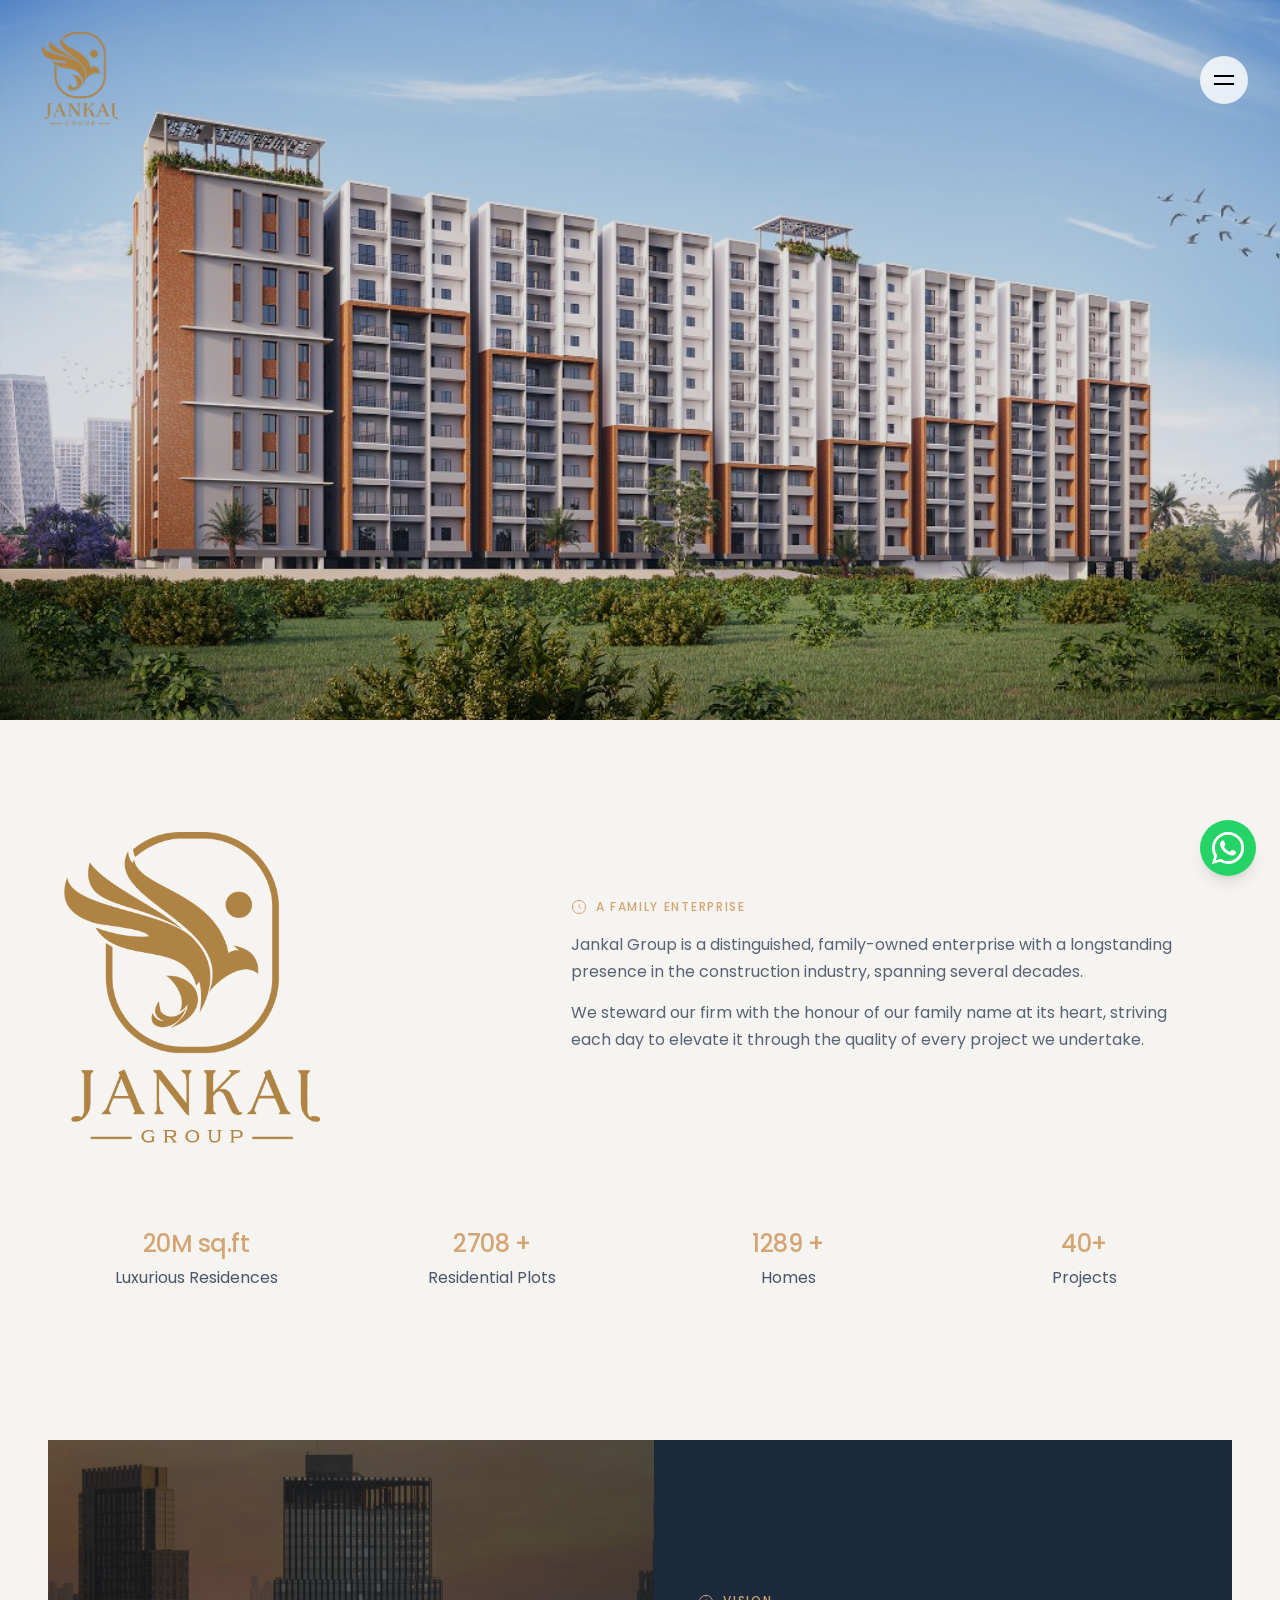
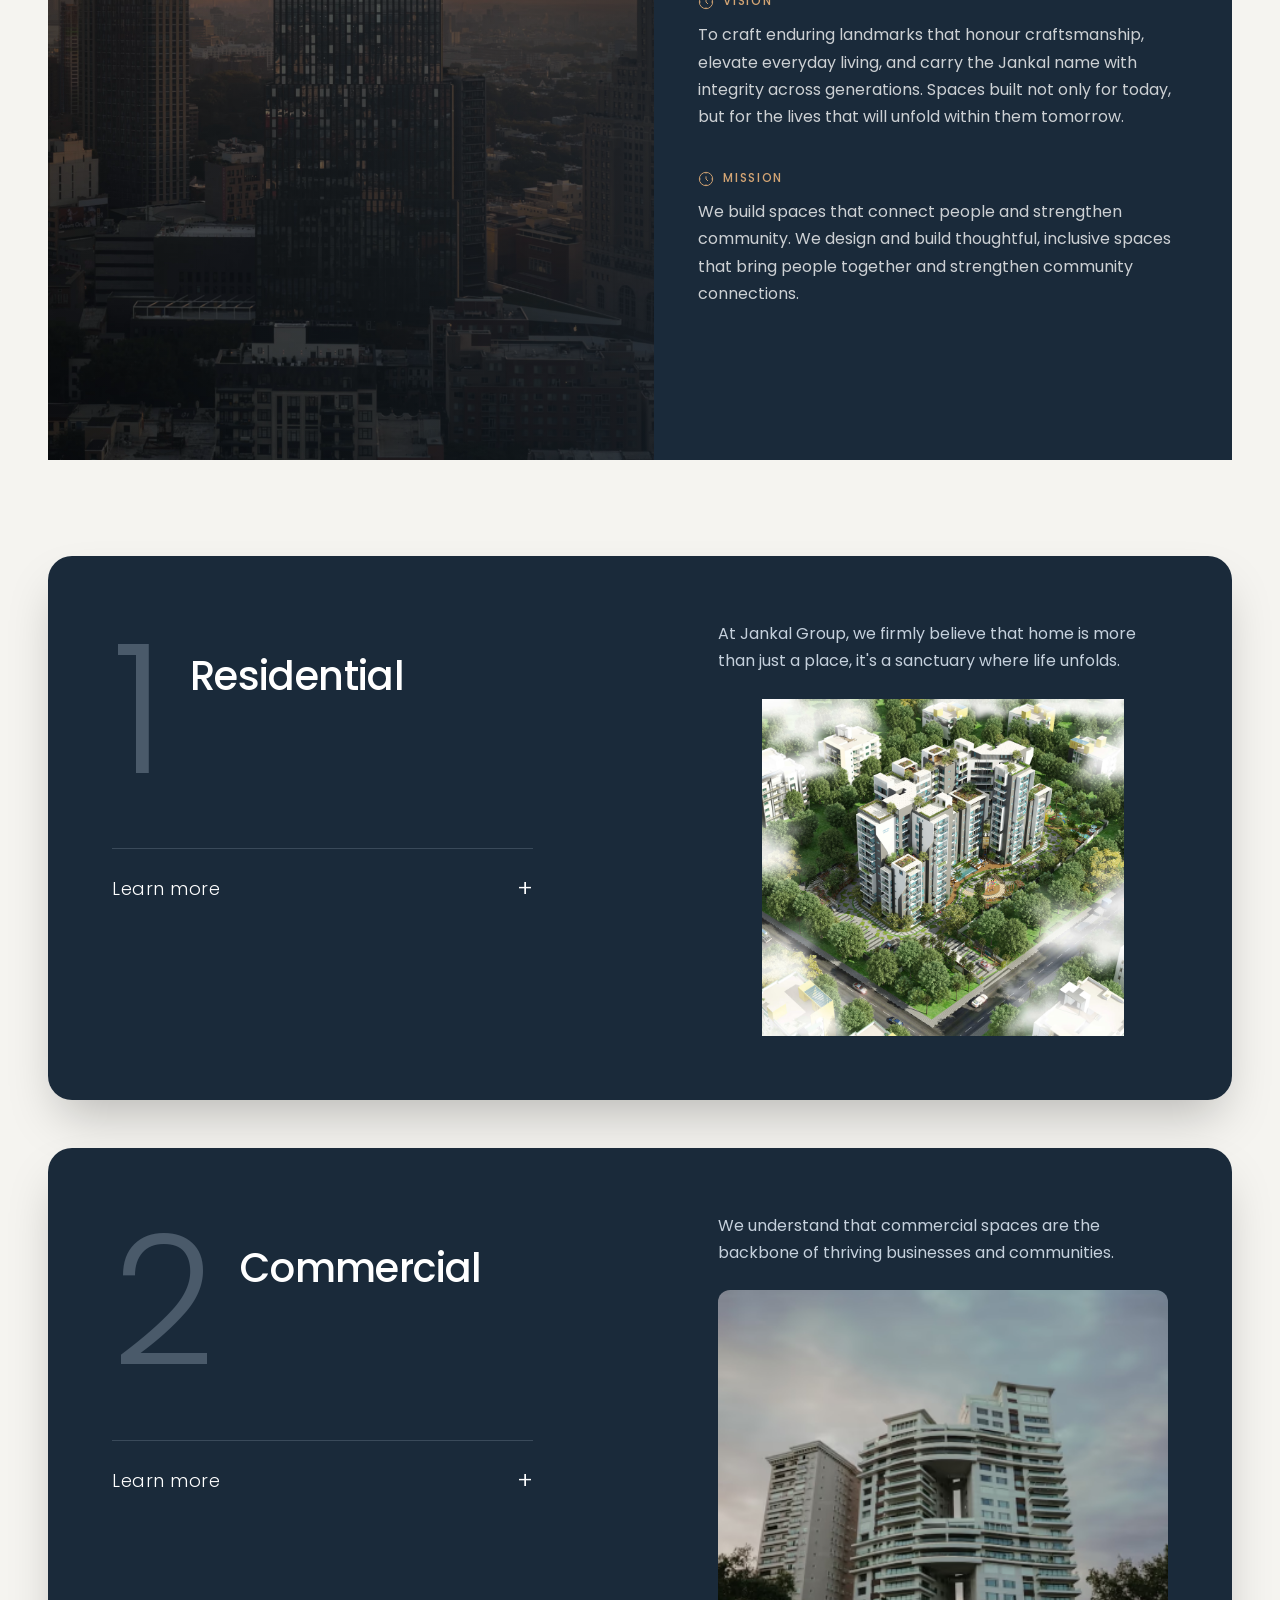
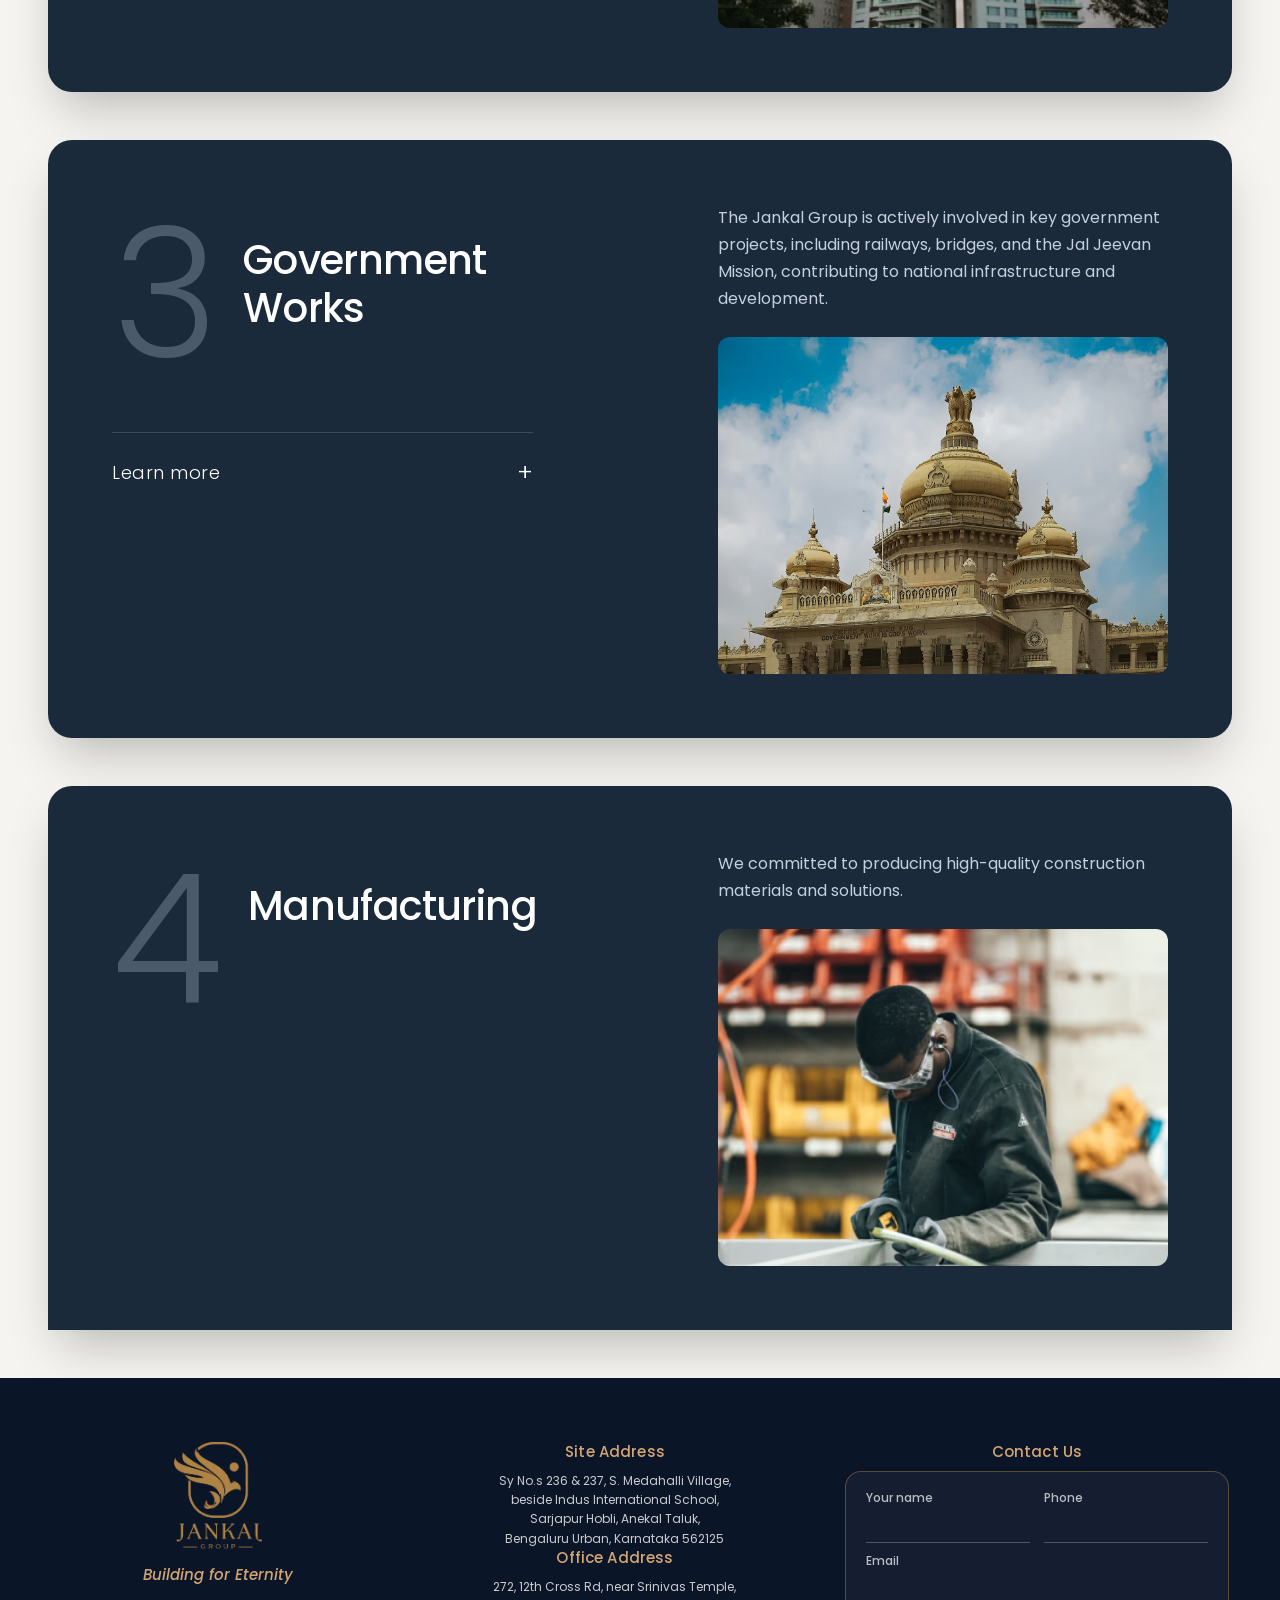
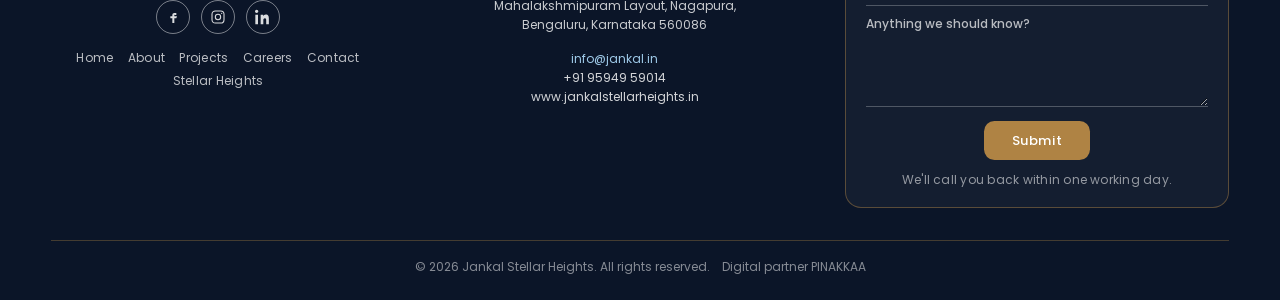
==== commit 3f54fa56: "s" ====
--- a/index.html
+++ b/index.html
@@ -388,6 +388,8 @@
 .site-menu.open .site-menu-group.is-open > .site-menu-sub a:nth-child(2){transition-delay:.06s}
 .site-menu-links .site-menu-sub a:hover,
 .site-menu-links .site-menu-sub a:focus-visible{color:#D4AF37}
+.site-menu-sub .site-menu-group{border-bottom:none}
+.site-menu-sub .site-menu-sub{padding-left:1.15rem}
 .site-menu-foot{
   margin:1.75rem 0 0;
   padding-top:1.25rem;
@@ -1662,13 +1664,13 @@
   if (window.__jankalSiteNavBooted) return;
   window.__jankalSiteNavBooted = true;
 
-  var MENU_INNER = '<div class="site-menu-panel"><button class="site-menu-close" type="button" id="siteMenuClose" aria-label="Close menu"><svg xmlns="http://www.w3.org/2000/svg" fill="none" viewBox="0 0 24 24" stroke-width="1.5" stroke="currentColor" aria-hidden="true"><path stroke-linecap="round" stroke-linejoin="round" d="M6 18L18 6M6 6l12 12"/></svg></button><p class="site-menu-kicker">Navigate</p><nav class="site-menu-links" id="siteMenuLinks"><a href="/"><span class="site-menu-idx">01</span><span>Home</span></a><a href="/about/"><span class="site-menu-idx">02</span><span>About</span></a><div class="site-menu-group"><a class="site-menu-projects" href="/projects/"><span class="site-menu-idx">03</span><span>Projects</span></a><div class="site-menu-sub"><div class="site-menu-sub-clip"><a href="/steller.html">Ongoing project</a><a href="/projects/">Completed project</a></div></div></div><a href="/careers/"><span class="site-menu-idx">04</span><span>Careers</span></a><a href="/contact.html"><span class="site-menu-idx">05</span><span>Contact</span></a><a href="/steller.html"><span class="site-menu-idx">06</span><span>Stellar Heights</span></a></nav><p class="site-menu-foot">Jankal Group</p></div>';
+  var MENU_INNER = '<div class="site-menu-panel"><button class="site-menu-close" type="button" id="siteMenuClose" aria-label="Close menu"><svg xmlns="http://www.w3.org/2000/svg" fill="none" viewBox="0 0 24 24" stroke-width="1.5" stroke="currentColor" aria-hidden="true"><path stroke-linecap="round" stroke-linejoin="round" d="M6 18L18 6M6 6l12 12"/></svg></button><p class="site-menu-kicker">Navigate</p><nav class="site-menu-links" id="siteMenuLinks"><a href="/"><span class="site-menu-idx">01</span><span>Home</span></a><a href="/about/"><span class="site-menu-idx">02</span><span>About</span></a><div class="site-menu-group"><a class="site-menu-projects" href="/projects/"><span class="site-menu-idx">03</span><span>Projects</span></a><div class="site-menu-sub"><div class="site-menu-sub-clip"><div class="site-menu-group"><a class="site-menu-ongoing" href="/steller.html">Ongoing project</a><div class="site-menu-sub"><div class="site-menu-sub-clip"><a href="/steller.html">Stellar Heights</a></div></div></div><a href="/projects/">Completed project</a></div></div></div><a href="/careers/"><span class="site-menu-idx">04</span><span>Careers</span></a><a href="/contact.html"><span class="site-menu-idx">05</span><span>Contact</span></a></nav><p class="site-menu-foot">Jankal Group</p></div>';
 
   function markActive(menu){
     var path = location.pathname.replace(/\/$/, "") || "/";
     menu.querySelectorAll(".site-menu-links a").forEach(function(a){
       a.classList.remove("is-active");
-      if (a.classList.contains("site-menu-projects")) return;
+      if (a.classList.contains("site-menu-projects") || a.classList.contains("site-menu-ongoing")) return;
       var href = a.getAttribute("href") || "";
       var base = href.split("#")[0].replace(/\/$/, "") || "/";
       var label = (a.querySelector("span:last-child") || a).textContent.trim();
@@ -1706,10 +1708,10 @@
       menu.id = "siteMenu";
       document.body.appendChild(menu);
     }
-    if (menu.dataset.menuV !== "pages-v6" || !menu.querySelector(".site-menu-panel")) {
+    if (menu.dataset.menuV !== "pages-v7" || !menu.querySelector(".site-menu-panel")) {
       menu.className = "site-menu";
       menu.innerHTML = MENU_INNER;
-      menu.dataset.menuV = "pages-v6";
+      menu.dataset.menuV = "pages-v7";
       menu.dataset.bound = "";
     }
     menu.hidden = false;
@@ -1750,7 +1752,7 @@
       if (e.target === menu) closeMenu();
     });
     menu.querySelectorAll(".site-menu-links a").forEach(function(a){
-      if (a.classList.contains("site-menu-projects")) {
+      if (a.classList.contains("site-menu-projects") || a.classList.contains("site-menu-ongoing")) {
         a.addEventListener("click", function(e){
           e.preventDefault();
           e.stopPropagation();
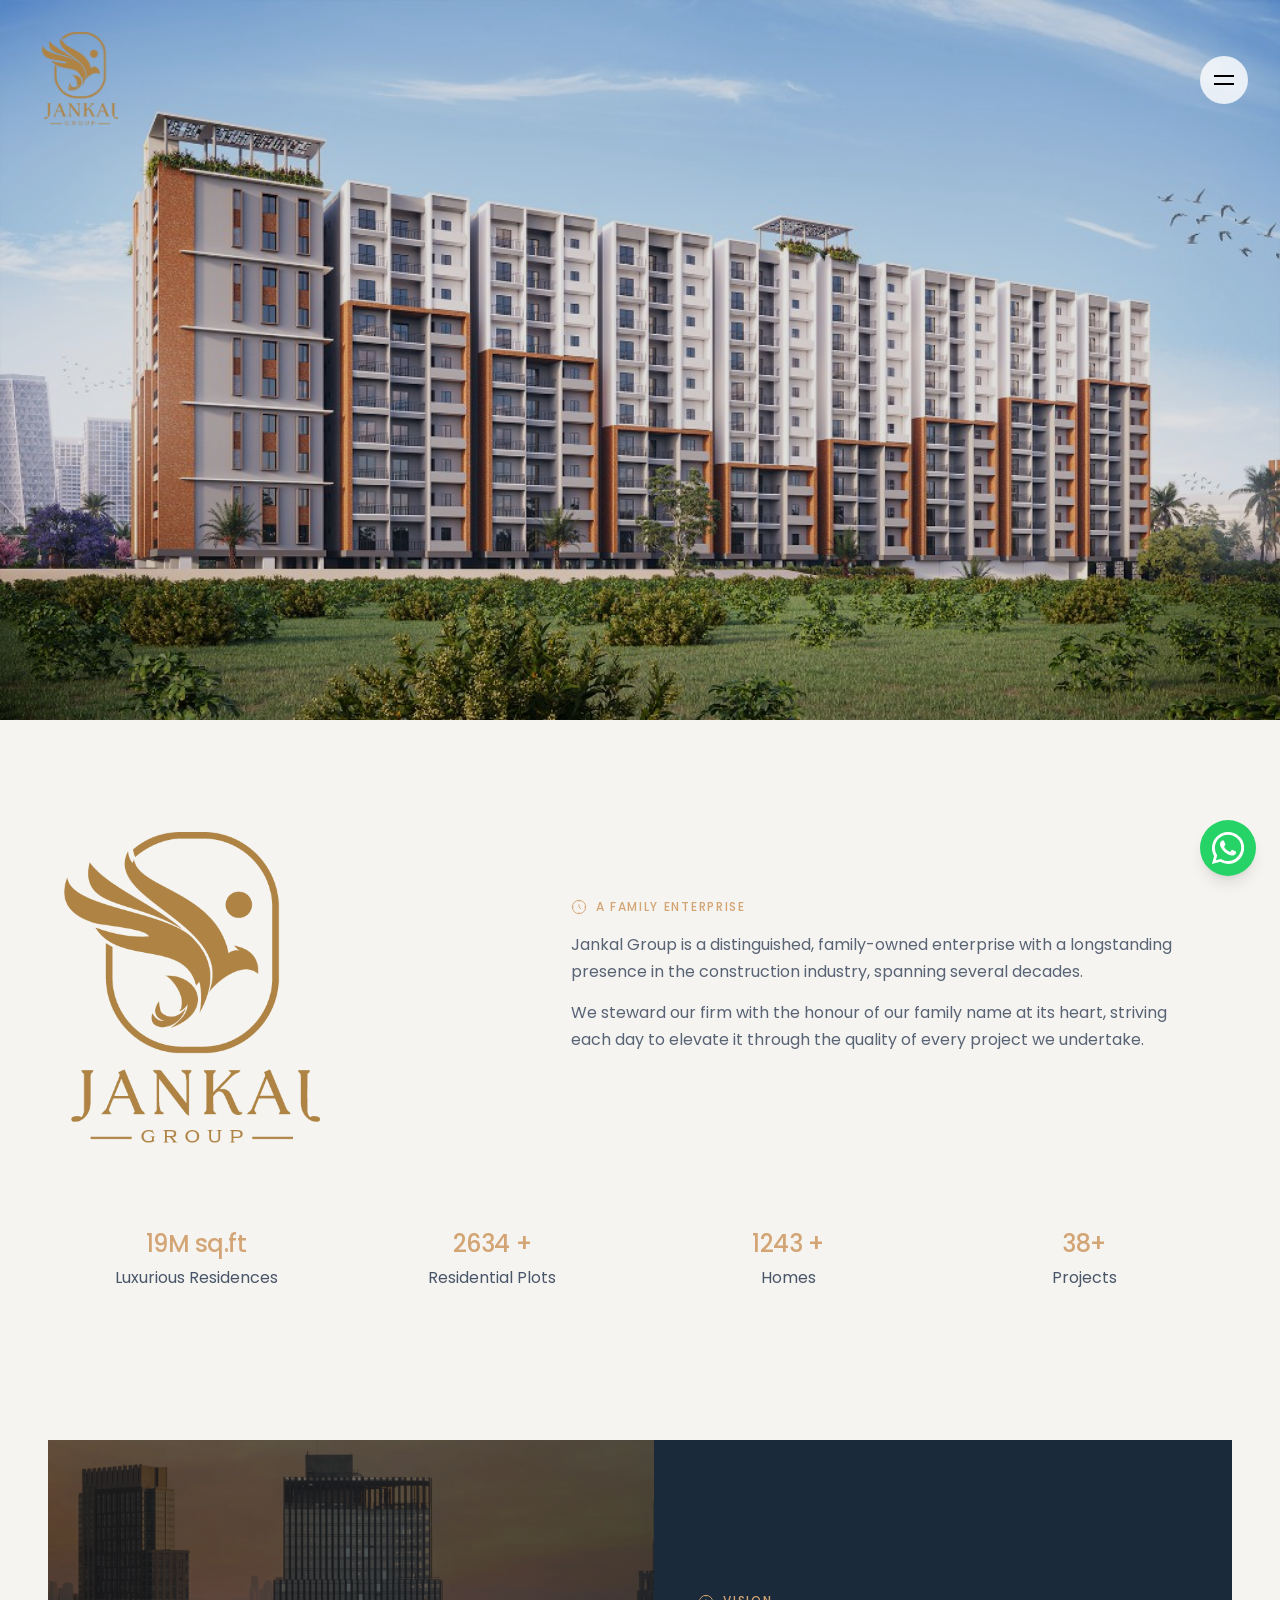
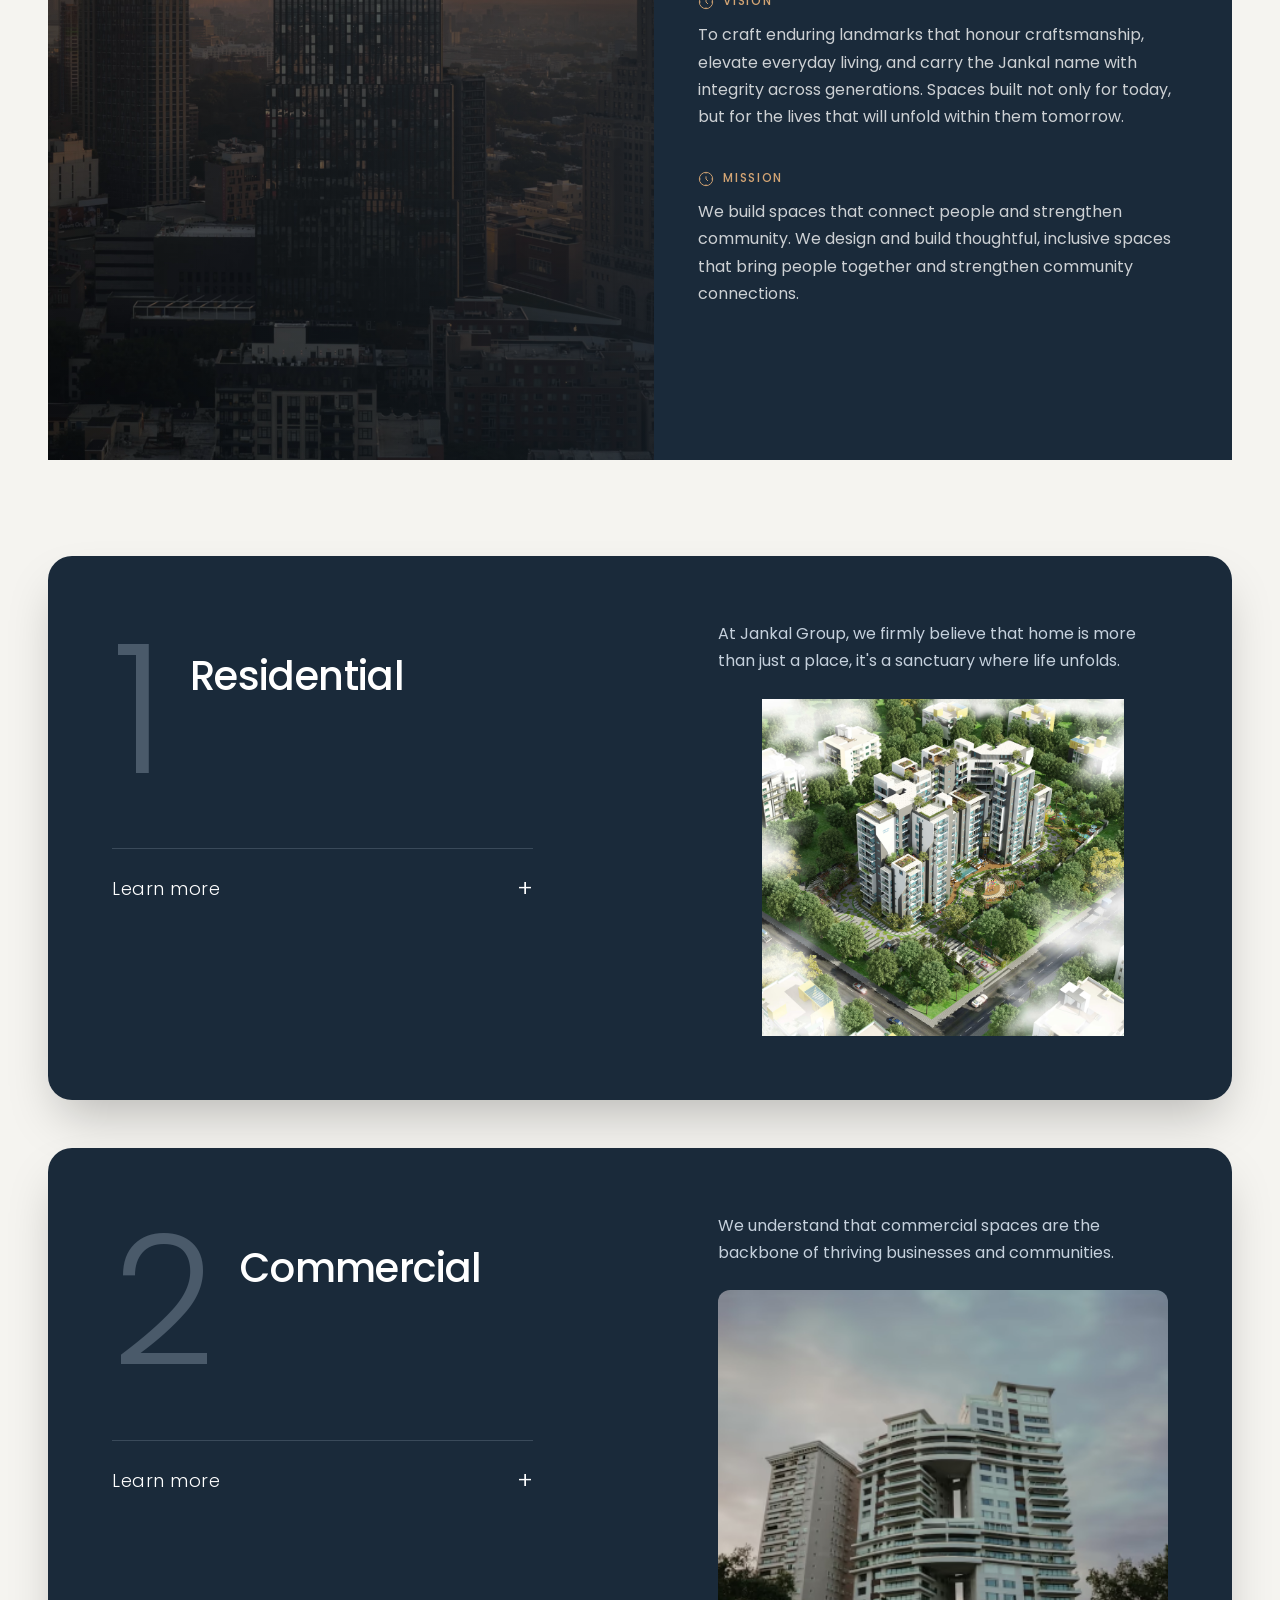
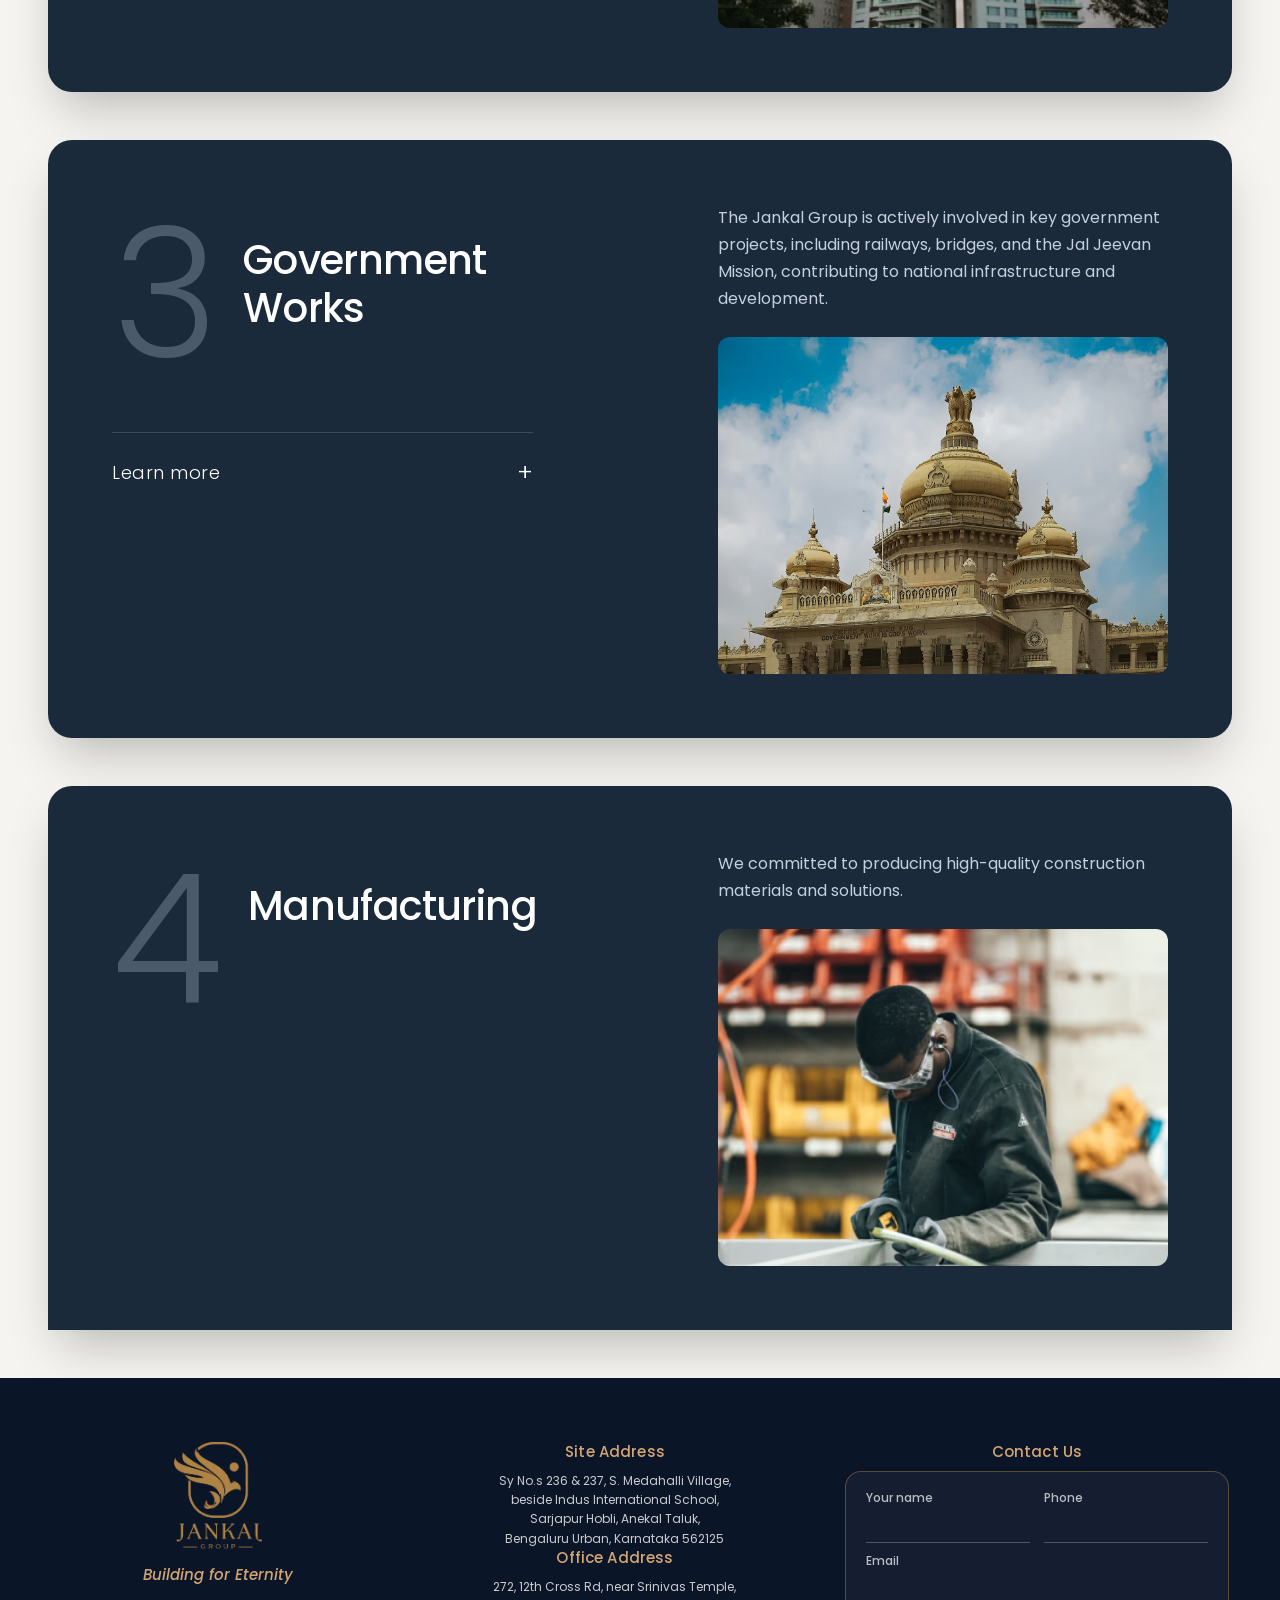
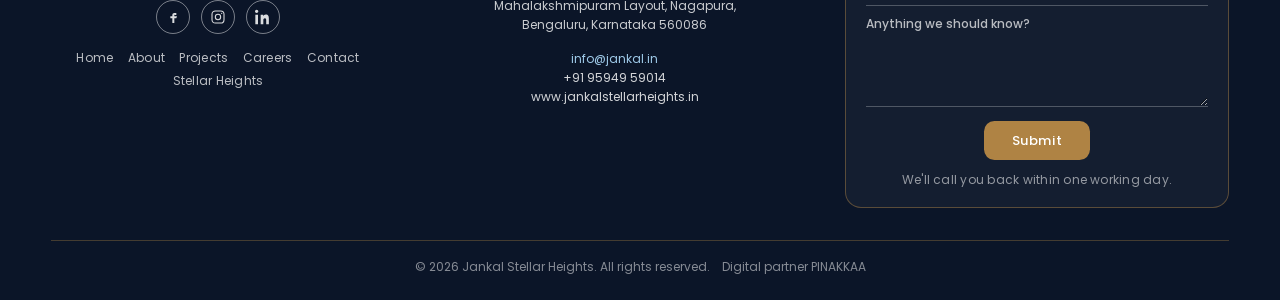
==== commit 959f5d0e: "s" ====
--- a/index.html
+++ b/index.html
@@ -197,18 +197,16 @@
   display:flex;
   justify-content:flex-end;
   background:rgba(0,0,0,0);
-  backdrop-filter:blur(0);
-  -webkit-backdrop-filter:blur(0);
   opacity:0;visibility:hidden;pointer-events:none;
-  transition:opacity .45s cubic-bezier(.22,1,.36,1),visibility .45s cubic-bezier(.22,1,.36,1),background .45s ease,backdrop-filter .45s ease,-webkit-backdrop-filter .45s ease;
+  transition:opacity .45s cubic-bezier(.22,1,.36,1),visibility .45s cubic-bezier(.22,1,.36,1),background .45s ease;
 }
 .site-menu.open,
 .site-menu.is-closing{
   opacity:1;visibility:visible;pointer-events:auto;
   background:rgba(0,0,0,.50);
-  backdrop-filter:blur(4px);
-  -webkit-backdrop-filter:blur(4px);
-}
+}
+html.menu-lock .site-nav{right:var(--menu-lock,0px)!important}
+html.menu-lock body{padding-right:var(--menu-lock,0px)}
 .site-menu.is-closing{pointer-events:none}
 .site-menu-panel{
   position:relative;
@@ -1730,11 +1728,22 @@
     if (!menu || !burger || menu.dataset.bound === "1") return;
     menu.dataset.bound = "1";
     var closeTimer = null;
+    function lockPage(){
+      var gap = Math.max(0, window.innerWidth - document.documentElement.clientWidth);
+      document.documentElement.style.setProperty("--menu-lock", gap + "px");
+      document.documentElement.classList.add("menu-lock");
+      document.body.style.overflow = "hidden";
+    }
+    function unlockPage(){
+      document.body.style.overflow = "";
+      document.documentElement.classList.remove("menu-lock");
+      document.documentElement.style.removeProperty("--menu-lock");
+    }
     function openMenu(){
       if (closeTimer){ clearTimeout(closeTimer); closeTimer = null; }
       menu.classList.remove("is-closing");
       menu.classList.add("open");
-      document.body.style.overflow = "hidden";
+      lockPage();
     }
     function closeMenu(){
       if (!menu.classList.contains("open") || menu.classList.contains("is-closing")) return;
@@ -1742,7 +1751,7 @@
       if (closeTimer) clearTimeout(closeTimer);
       closeTimer = setTimeout(function(){
         menu.classList.remove("open", "is-closing");
-        document.body.style.overflow = "";
+        unlockPage();
         closeTimer = null;
       }, 420);
     }
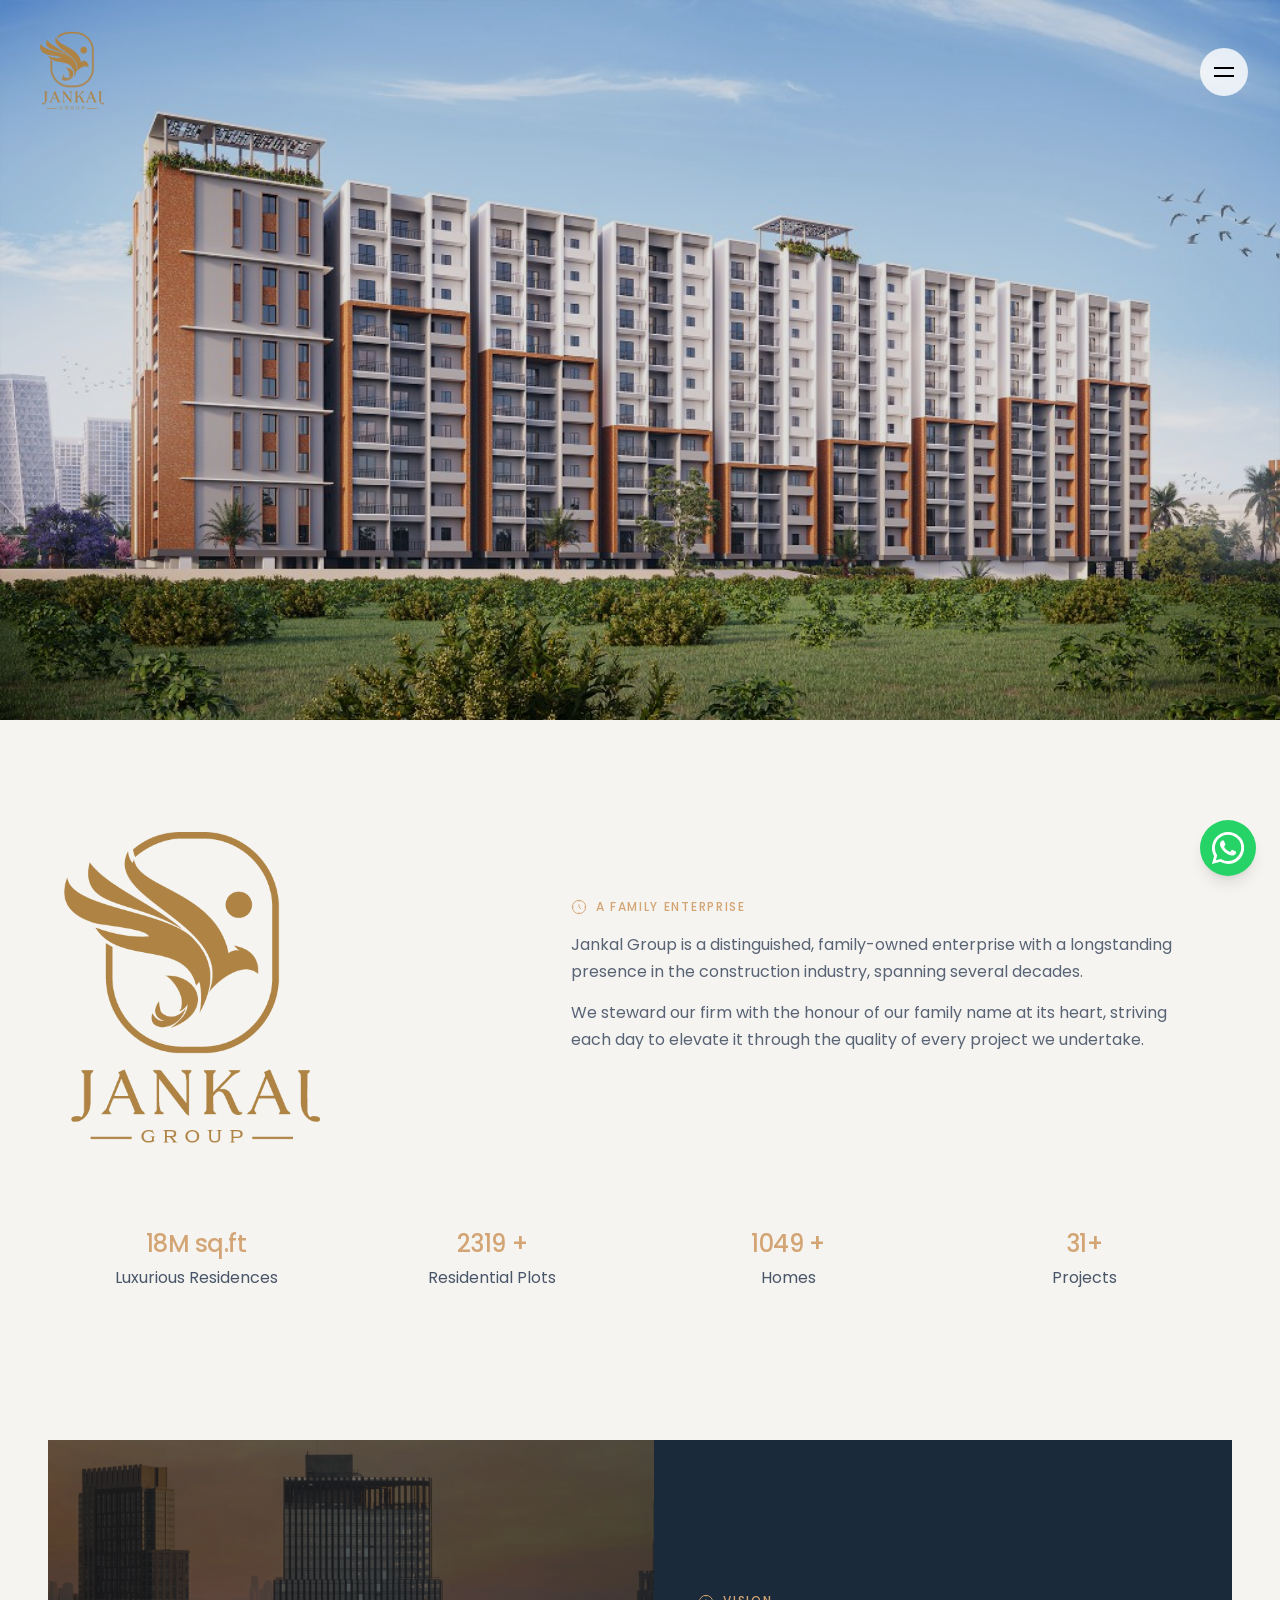
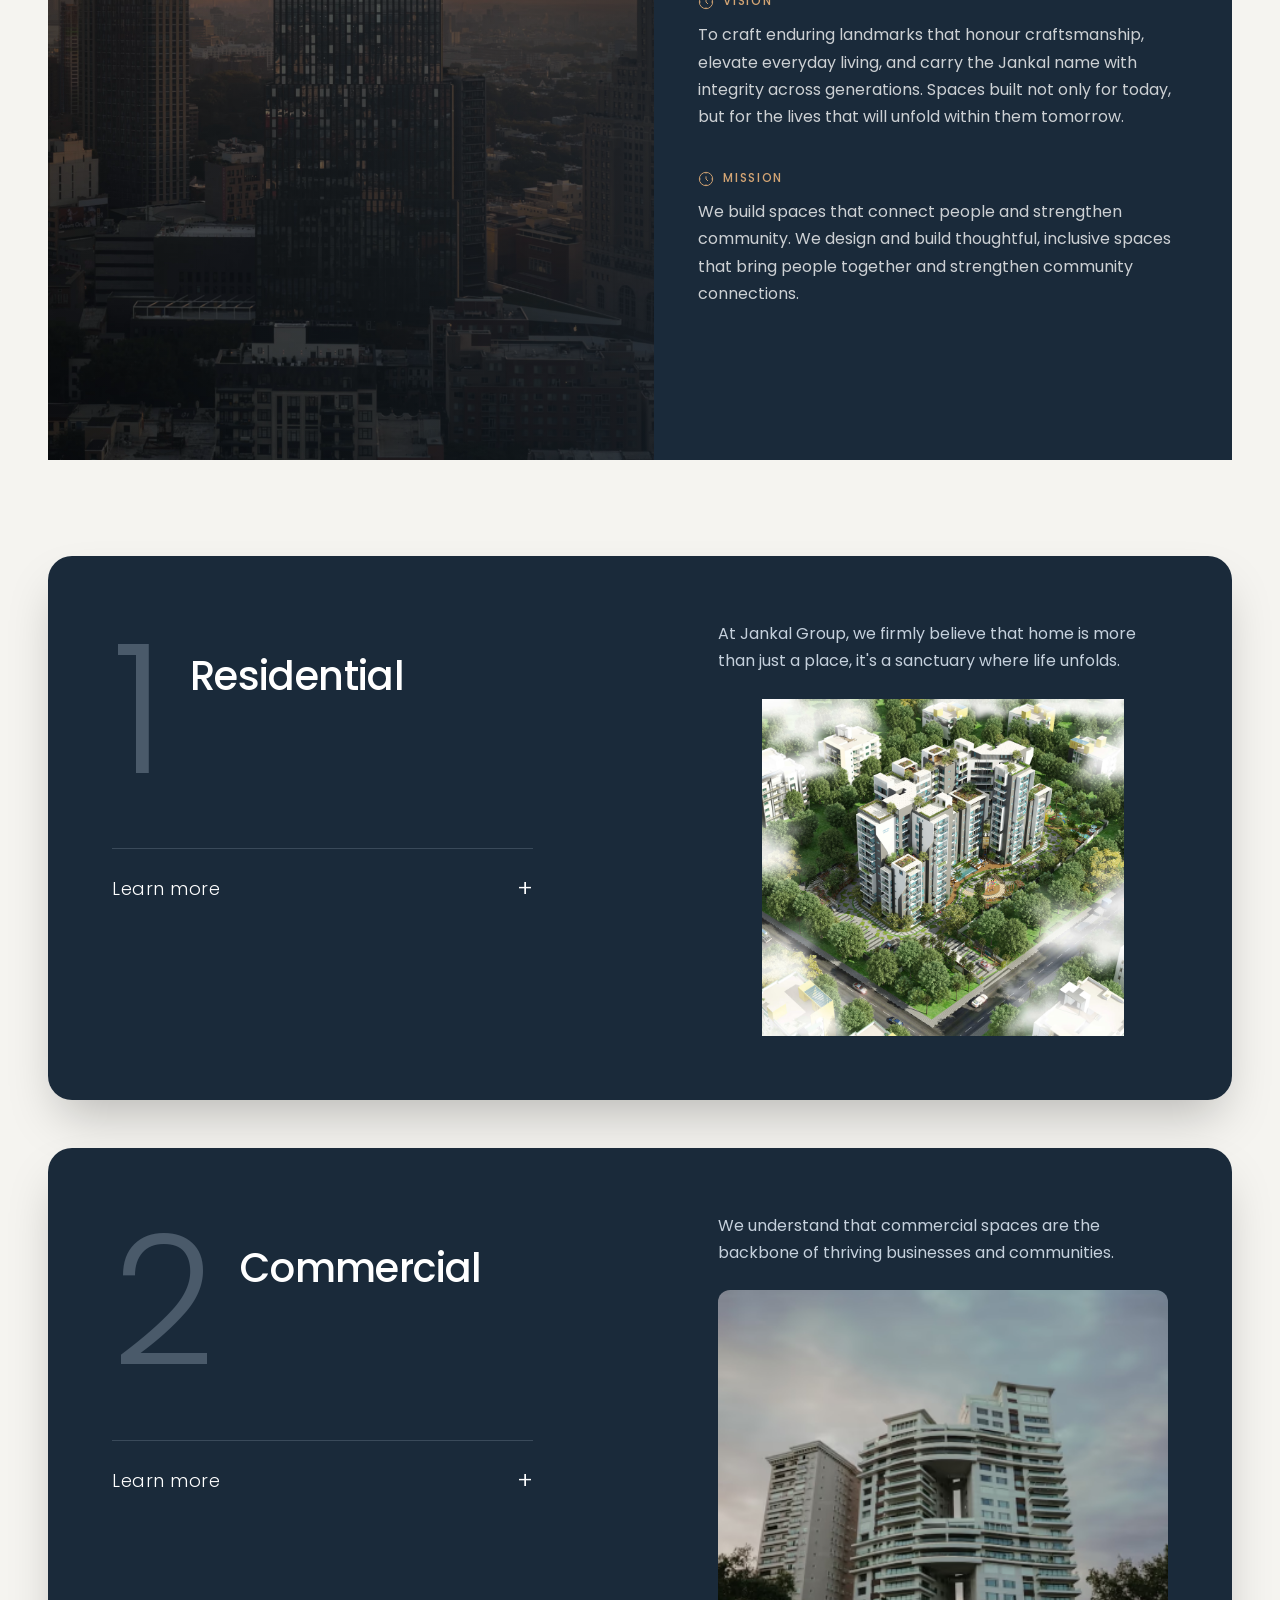
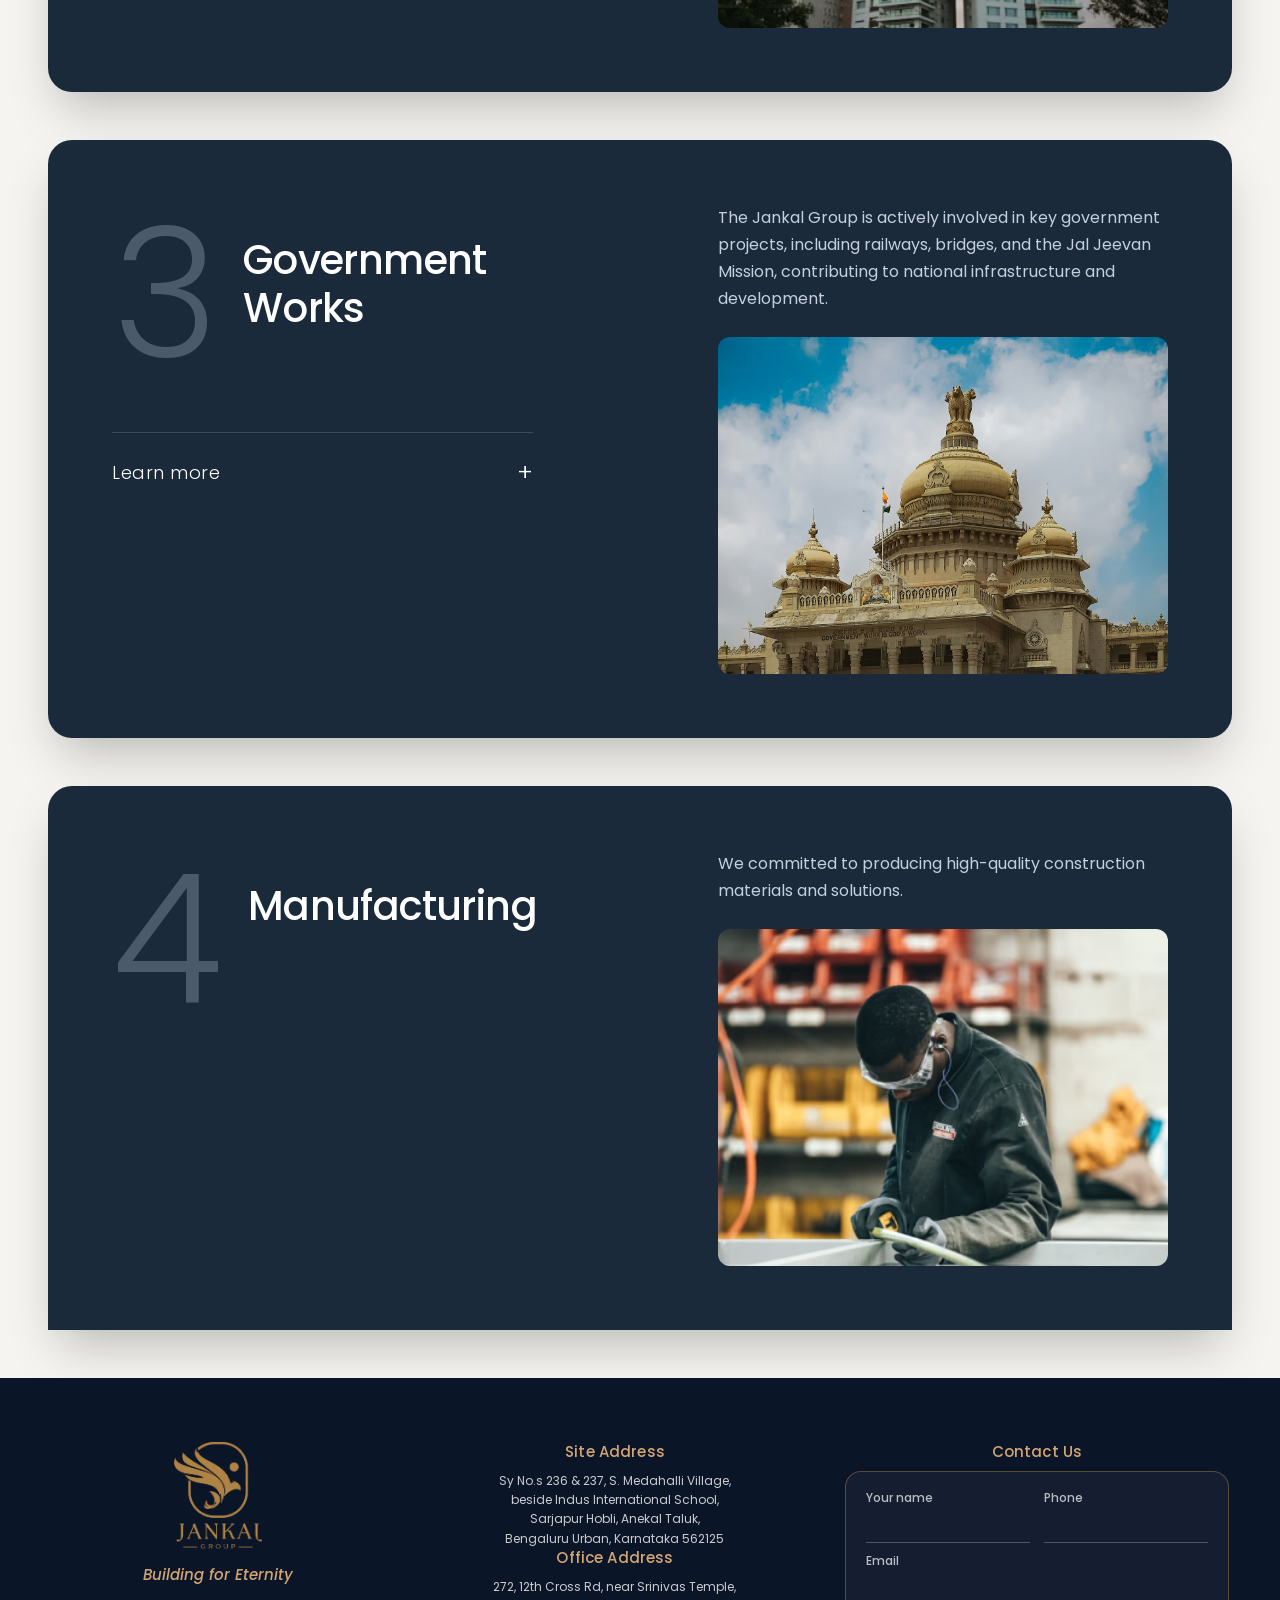
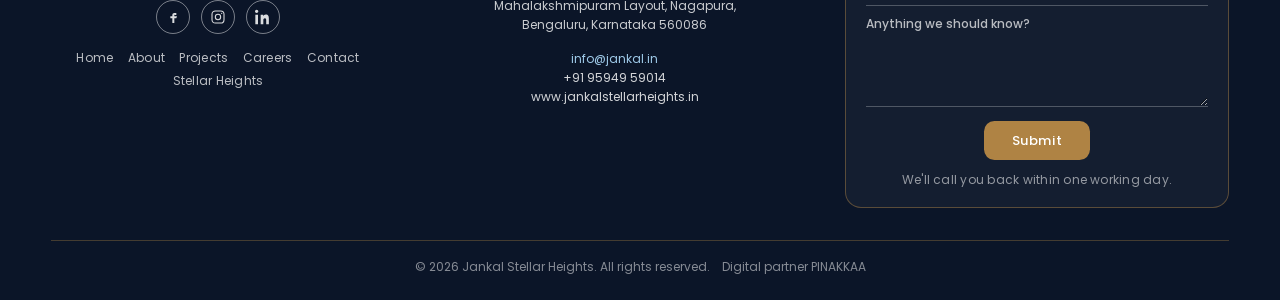
==== commit 624ad4ab: "s" ====
--- a/index.html
+++ b/index.html
@@ -107,12 +107,12 @@
 .site-nav-logo{
   position:relative;
   display:block!important;
-  width:5rem;height:5rem; /* h-20 w-20 */
+  width:3.25rem;height:3.25rem; /* mobile logo */
   visibility:visible!important;
   opacity:1!important;
 }
 @media (min-width:640px){
-  .site-nav-logo{width:6rem;height:6rem} /* sm:h-24 sm:w-24 */
+  .site-nav-logo{width:5rem;height:5rem} /* desktop logo */
 }
 .site-nav-logo img{
   width:100%;height:100%;object-fit:contain;
